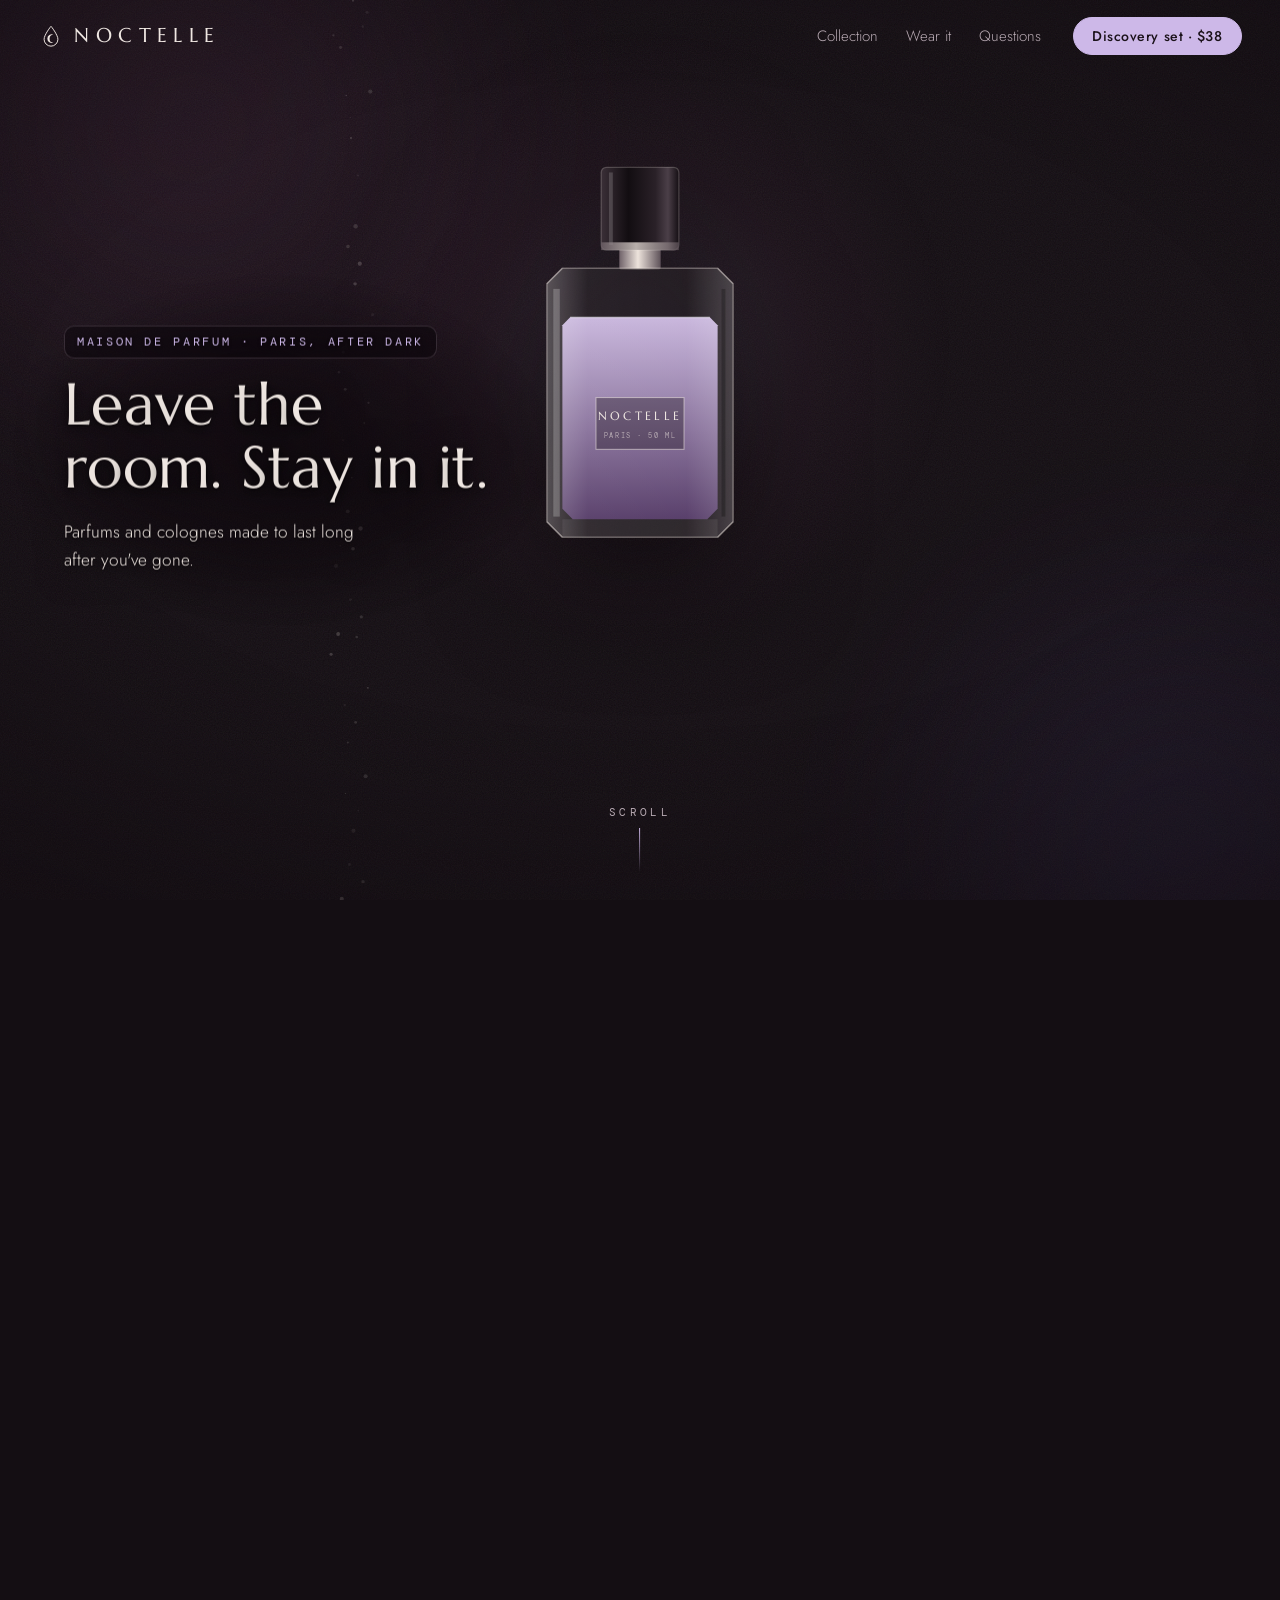
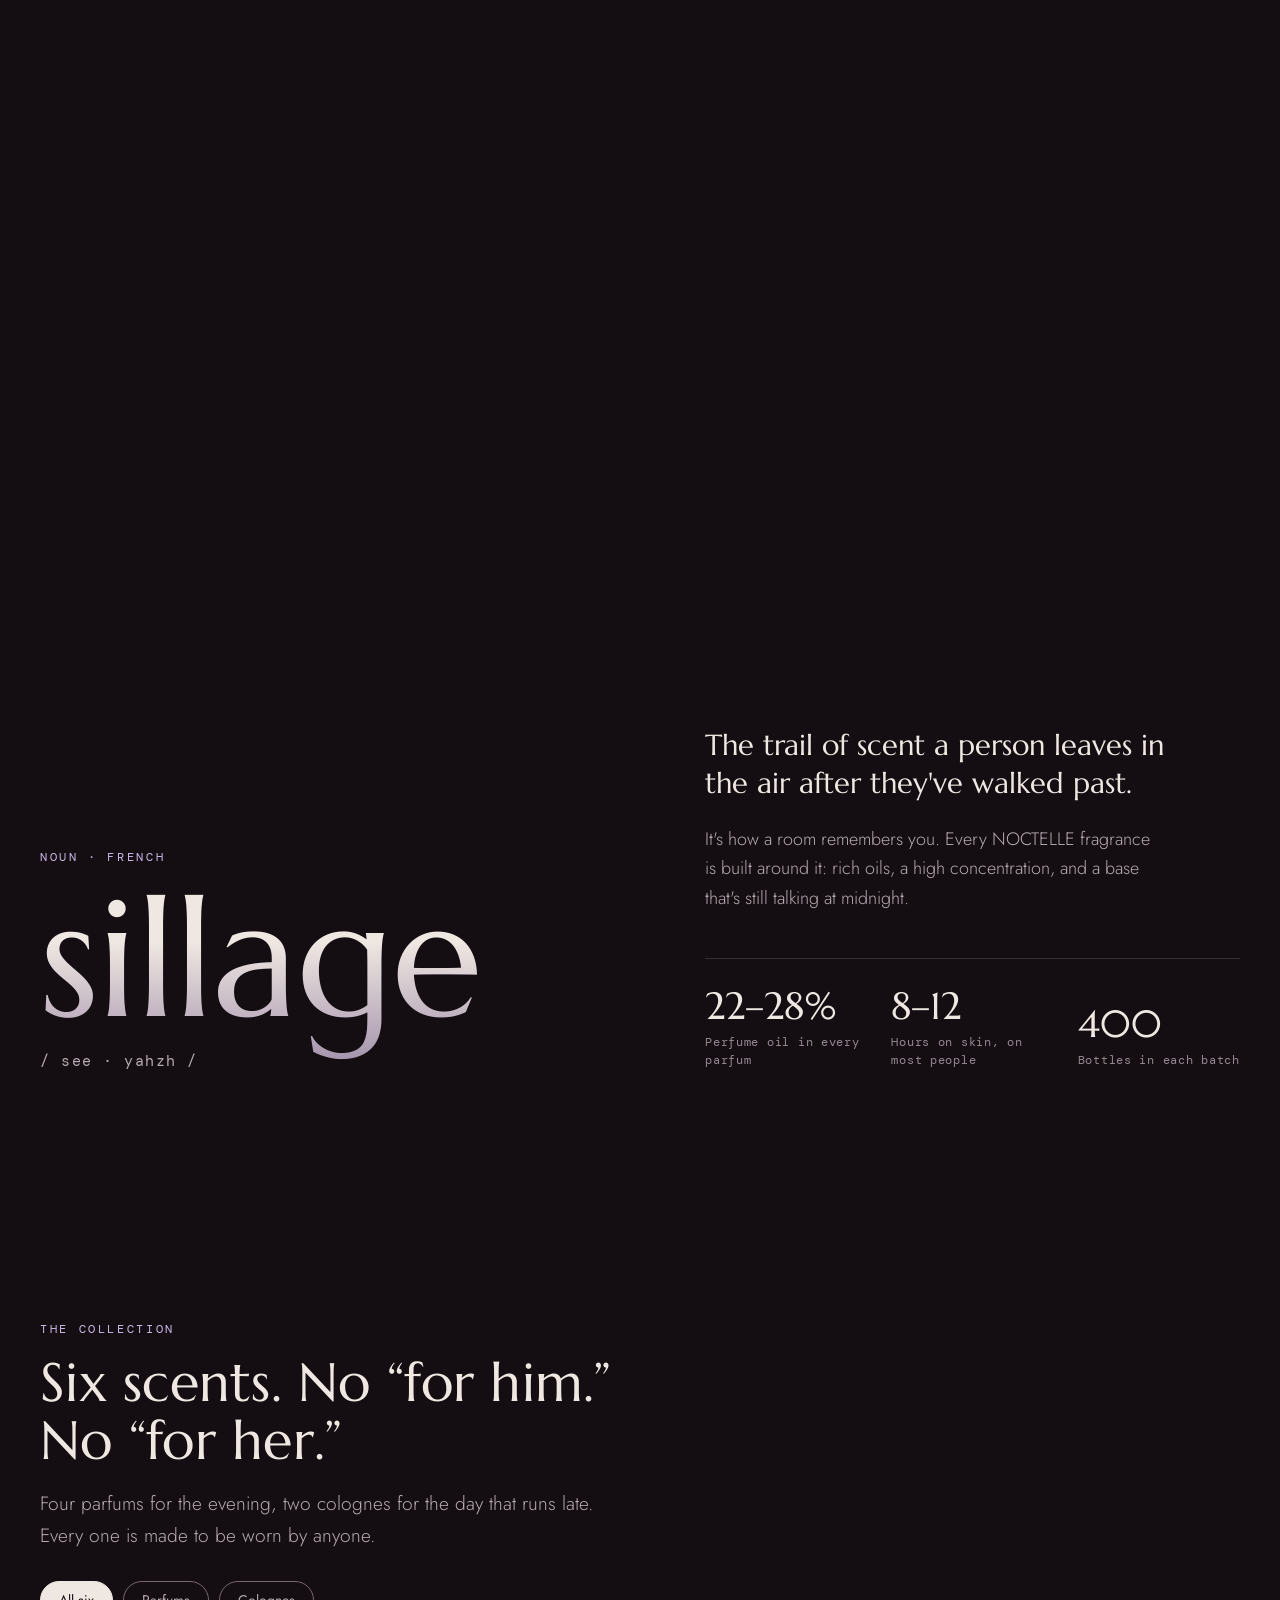
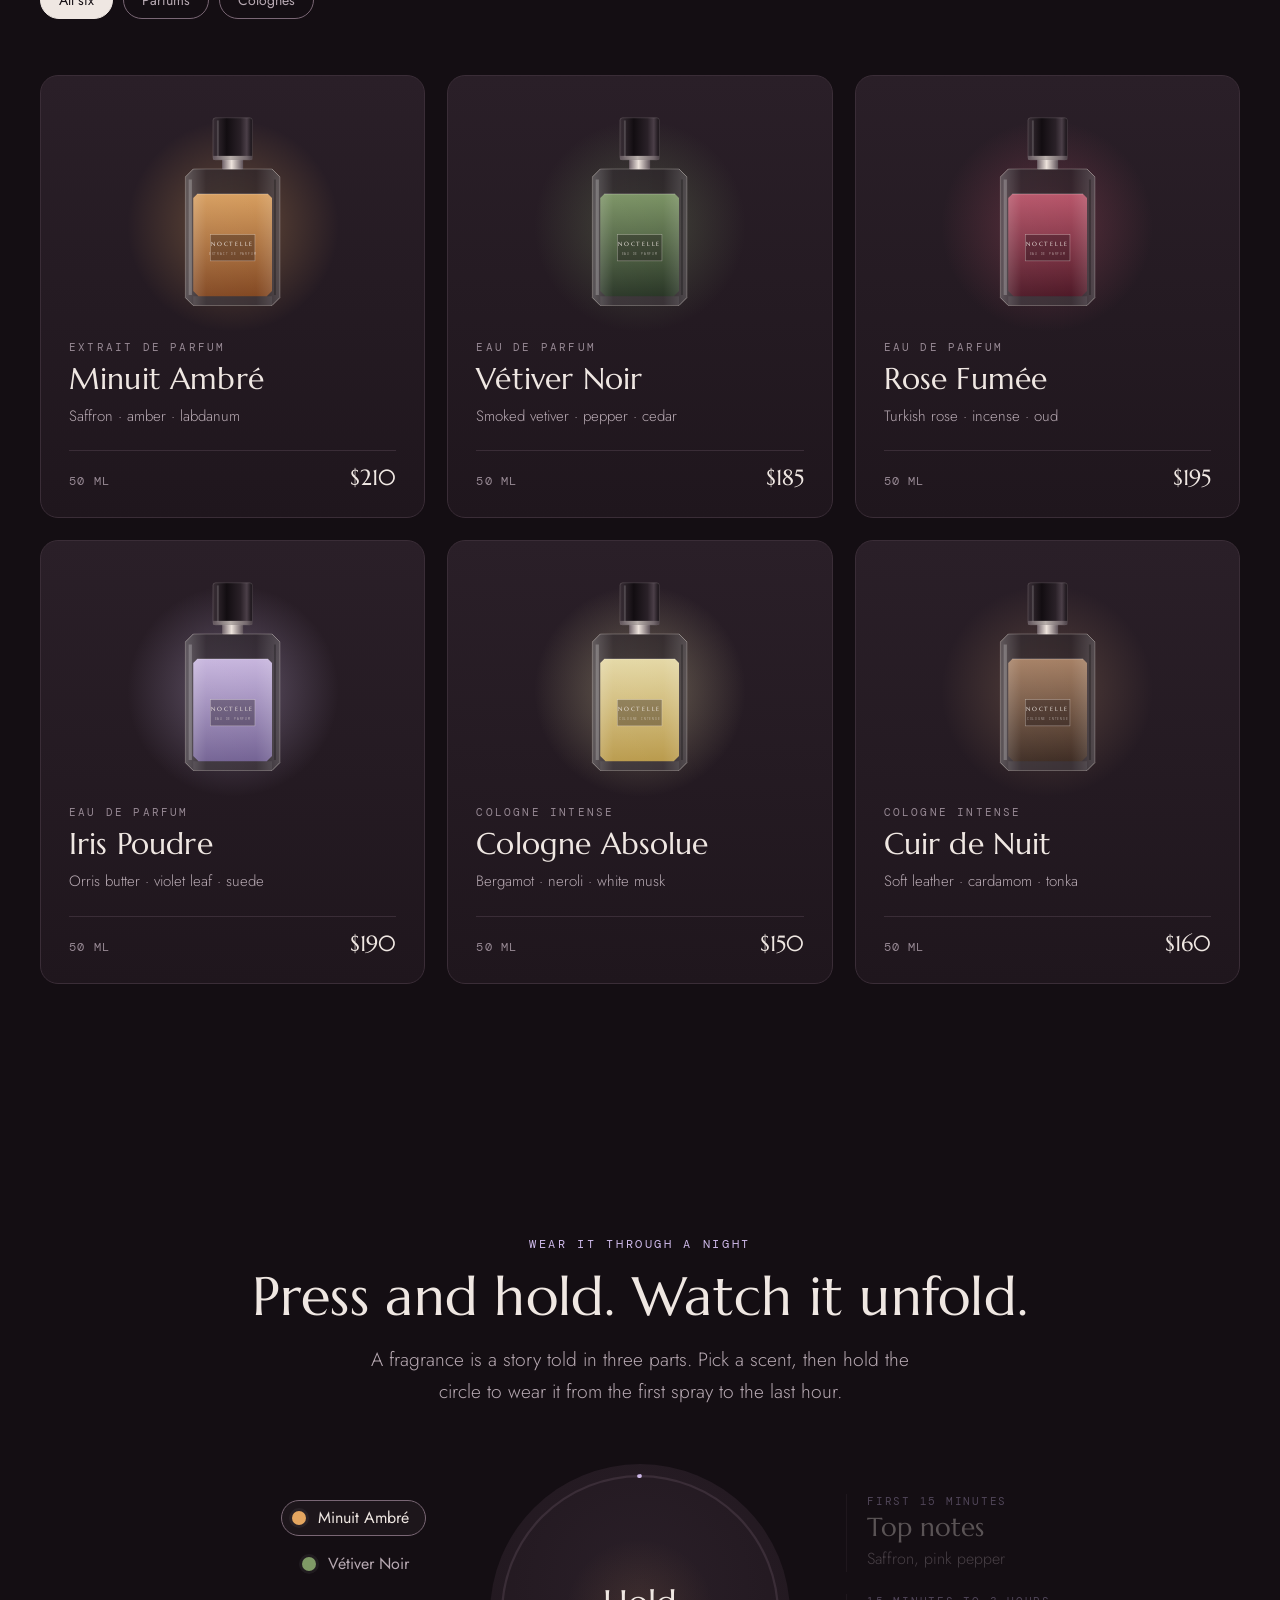
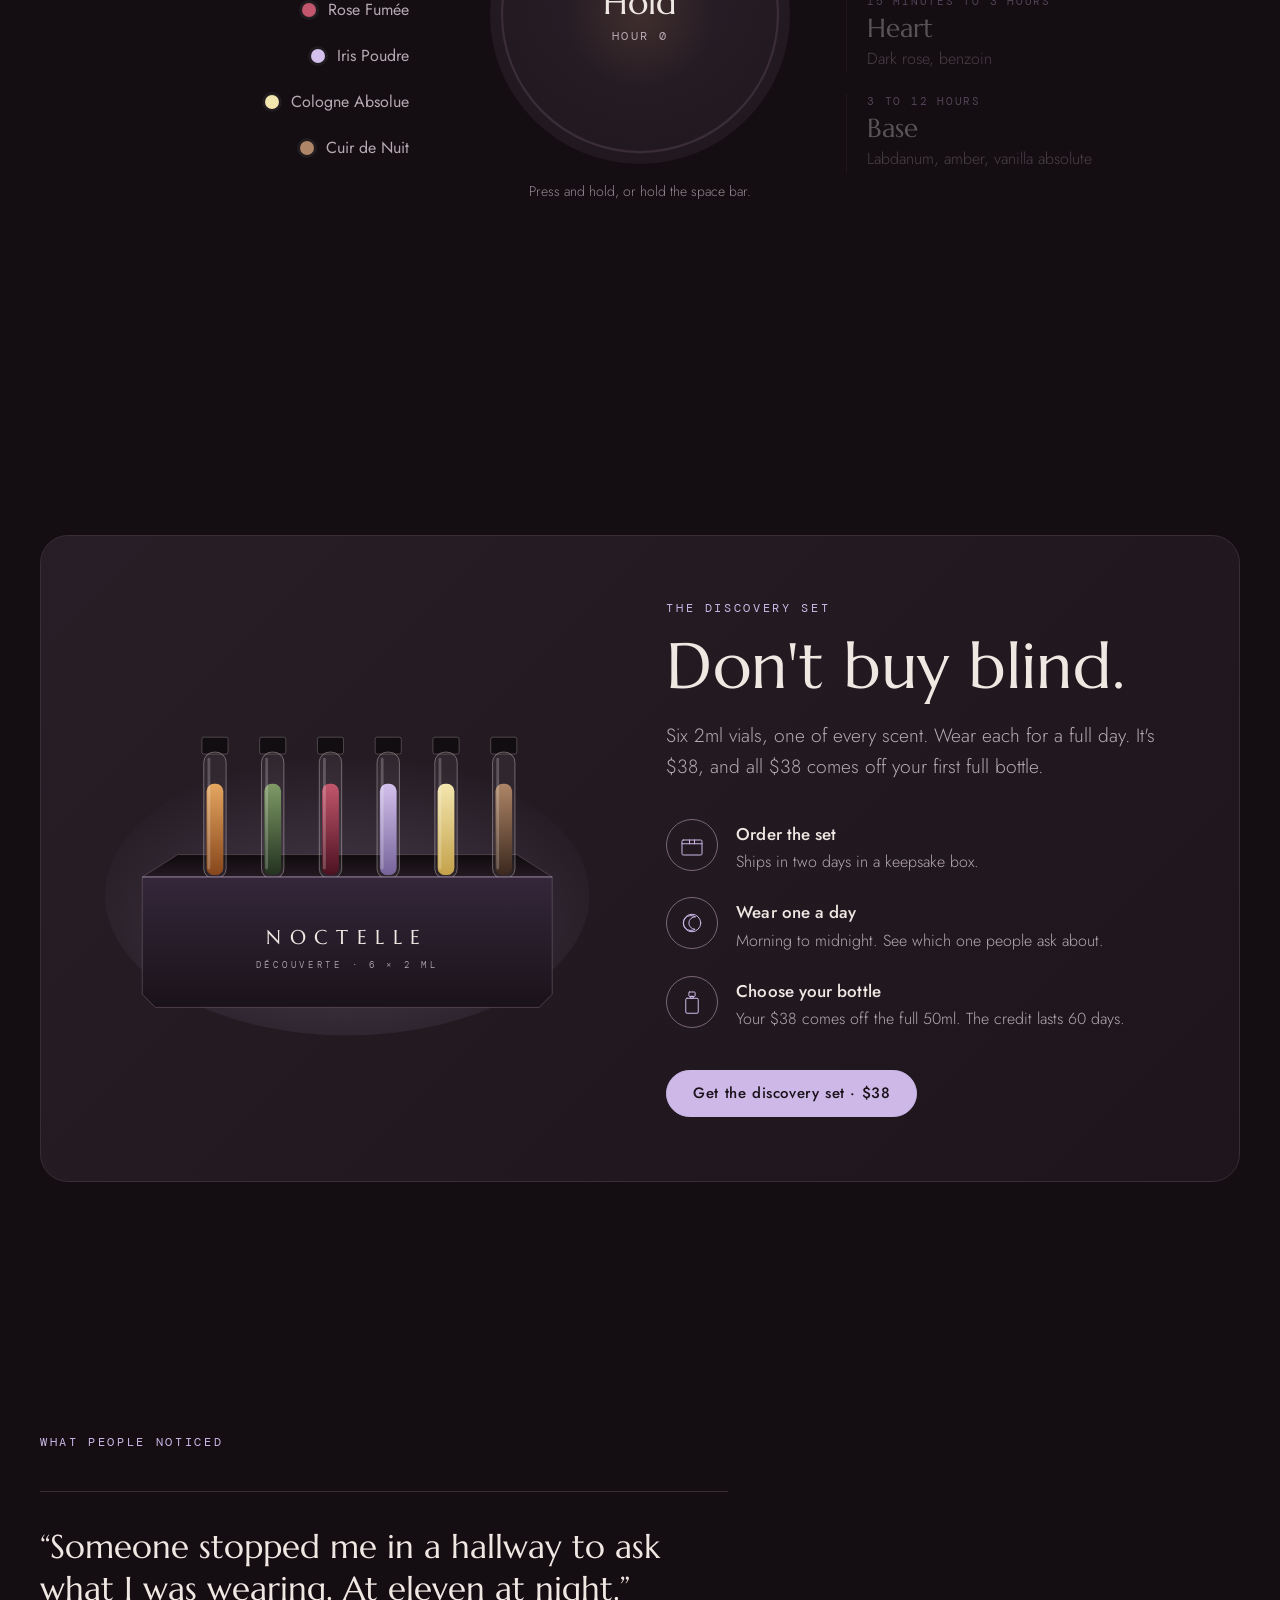
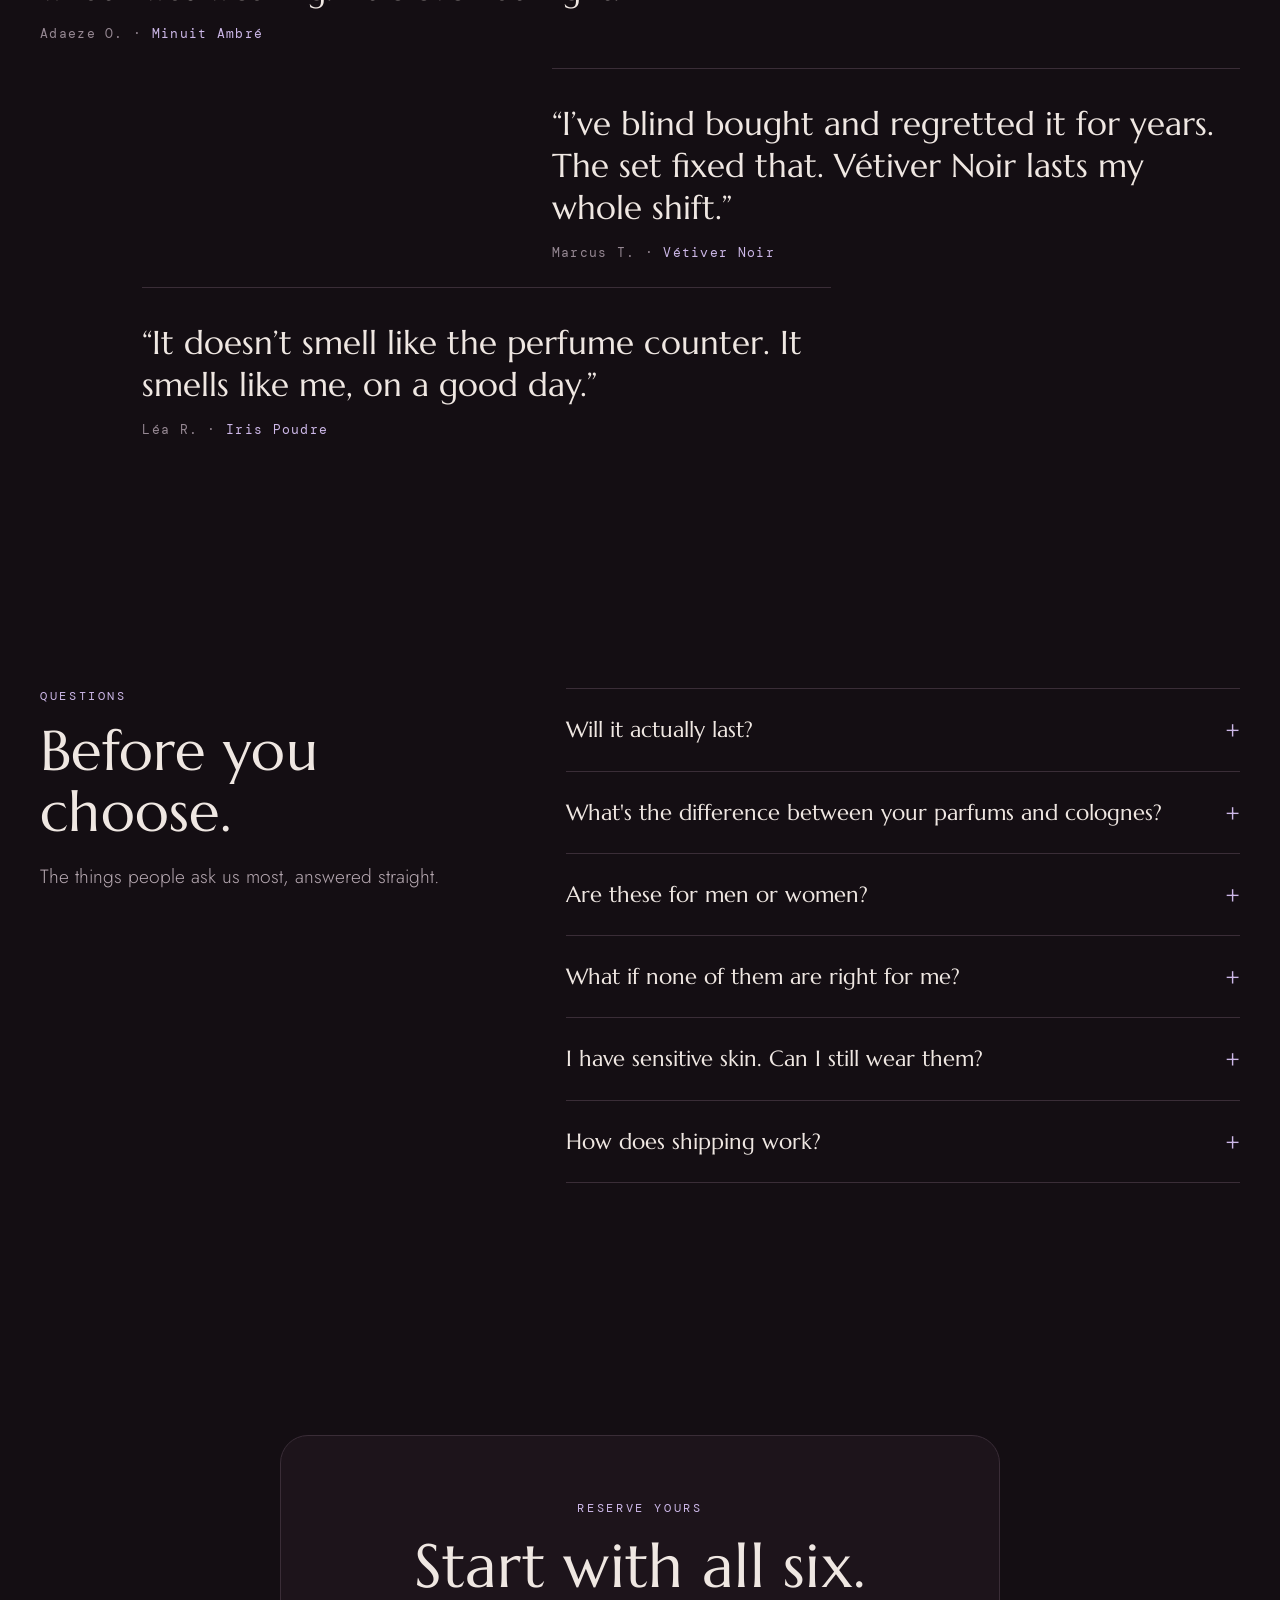
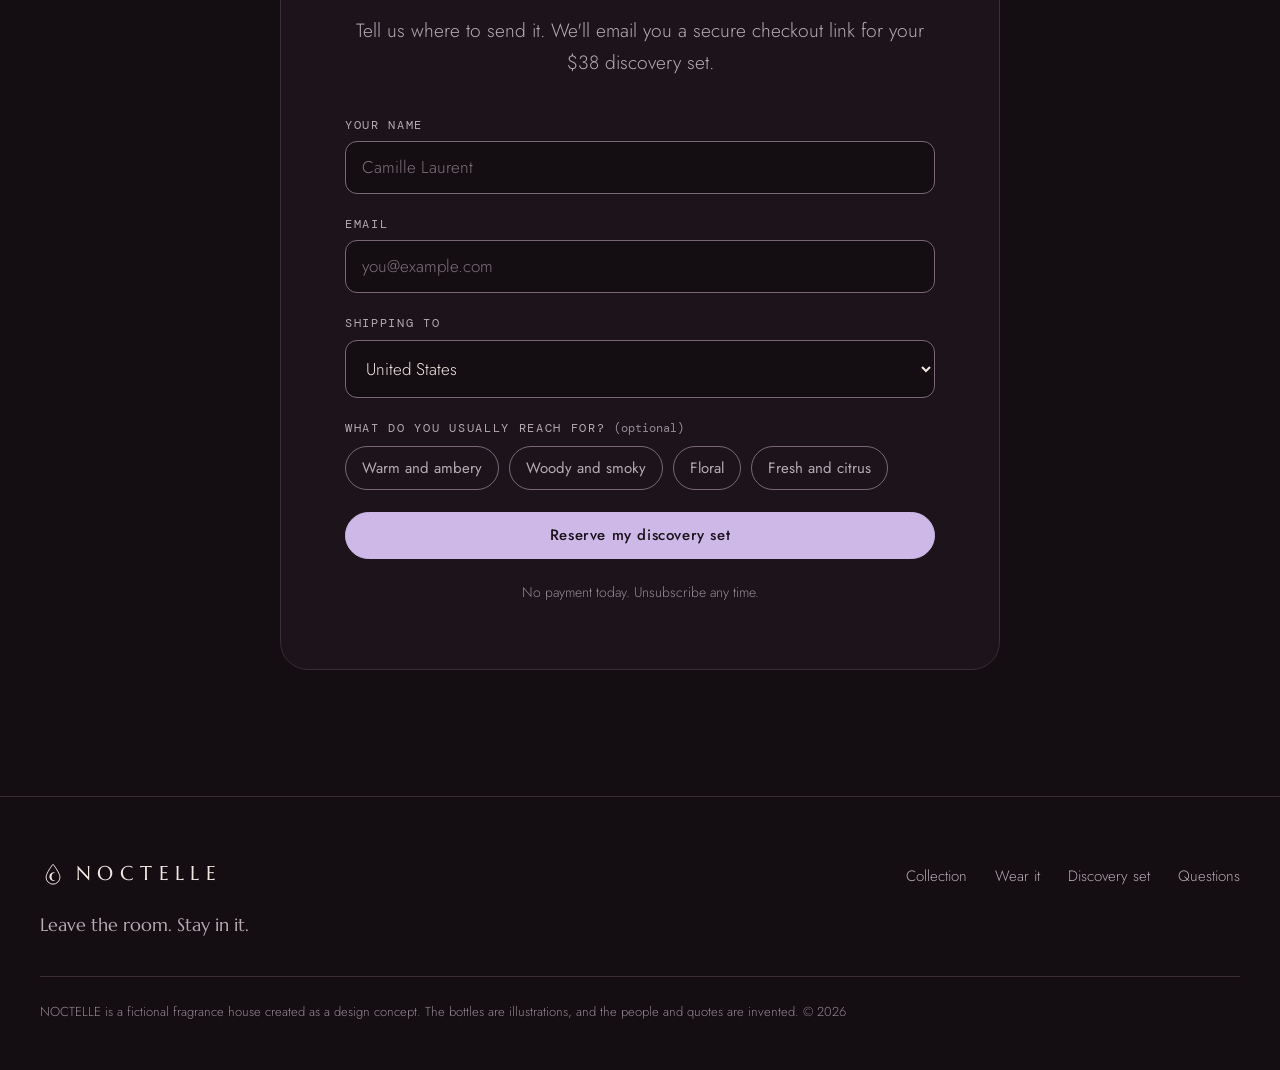
==== index.html @ 23123c74 "Launch NOCTELLE: cinematic fragrance house site Co-Authored-By: Claude Opus 5.5 <noreply@anthropic.c" ====
<!doctype html>
<html lang="en">
<head>
<meta charset="utf-8">
<meta name="viewport" content="width=device-width, initial-scale=1">
<title>NOCTELLE · Maison de Parfum</title>
<meta name="description" content="NOCTELLE makes parfums and colognes that last long after you've gone. Six scents, small batches. Try all six at home with the $38 discovery set.">
<meta name="theme-color" content="#140E13">
<meta property="og:type" content="website">
<meta property="og:title" content="NOCTELLE · Leave the room. Stay in it.">
<meta property="og:description" content="Parfums and colognes made to last long after you've gone. Try all six at home.">
<!-- DEPLOY STEP: replace both URLs below with the live absolute address -->
<meta property="og:url" content="https://noctelle.onrender.com/">
<meta property="og:image" content="https://noctelle.onrender.com/assets/og.jpg">
<meta name="twitter:card" content="summary_large_image">
<link rel="icon" type="image/svg+xml" href="data:image/svg+xml,%3Csvg xmlns='http://www.w3.org/2000/svg' viewBox='0 0 64 64'%3E%3Crect width='64' height='64' rx='14' fill='%23140E13'/%3E%3Cpath d='M32 10C32 10 16 30 16 40a16 16 0 0 0 32 0C48 30 32 10 32 10Z' fill='none' stroke='%23CDB8E8' stroke-width='3'/%3E%3Cpath d='M38 30a10 10 0 1 0 0 18 8 8 0 1 1 0-18Z' fill='%23EFE7E2'/%3E%3C/svg%3E">
<link rel="preconnect" href="https://fonts.googleapis.com">
<link rel="preconnect" href="https://fonts.gstatic.com" crossorigin>
<link href="https://fonts.googleapis.com/css2?family=DM+Mono&family=Jost:wght@300;400;500&family=Marcellus&display=swap" rel="stylesheet">
<link rel="stylesheet" href="assets/style.css">
</head>
<body>
<a class="skip" href="#main">Skip to content</a>

<!-- one environment: fixed background layer behind everything -->
<div class="env" aria-hidden="true"><div class="glow g1"></div><div class="glow g2"></div><div class="grain"></div></div>

<nav class="nav" aria-label="Main">
  <a class="brand" href="#top" aria-label="NOCTELLE home">
    <svg class="mark" viewBox="0 0 64 64" aria-hidden="true"><path d="M32 8C32 8 15 29 15 40a17 17 0 0 0 34 0C49 29 32 8 32 8Z" fill="none" stroke="currentColor" stroke-width="2.4"/><path d="M38 29a10.5 10.5 0 1 0 0 19 8.5 8.5 0 1 1 0-19Z" fill="currentColor"/></svg>
    <span>NOCTELLE</span>
  </a>
  <ul class="links">
    <li><a href="#collection">Collection</a></li>
    <li><a href="#wear">Wear it</a></li>
    <li><a href="#faq">Questions</a></li>
  </ul>
  <a class="btn btn-sm" href="#discovery">Discovery set · $38</a>
</nav>

<main id="main" tabindex="-1">

<!-- ============ HERO: the trail ============ -->
<section class="hero" id="top" aria-label="Introduction">
  <div class="stage">
    <div class="halo" aria-hidden="true"></div>
    <canvas class="mist" aria-hidden="true"></canvas>
    <svg class="ribbon" aria-hidden="true"><defs>
      <linearGradient id="ribbonGrad" x1="0" y1="0" x2="0" y2="1"><stop offset="0" stop-color="#EFE7E2" stop-opacity=".9"/><stop offset=".5" stop-color="#CDB8E8" stop-opacity=".85"/><stop offset="1" stop-color="#CDB8E8" stop-opacity=".35"/></linearGradient>
      <filter id="ribbonBlur" x="-20%" y="-20%" width="140%" height="140%"><feGaussianBlur stdDeviation="6"/></filter>
    </defs>
      <path class="r-glow" pathLength="1" d=""/>
      <path class="r-line" pathLength="1" d=""/>
    </svg>
    <div class="flacon" aria-hidden="true"></div>
    <video class="hero-video" muted playsinline preload="none" aria-hidden="true" tabindex="-1"></video>
    <div class="scrim" aria-hidden="true"></div>

    <div class="band band-1 side-l fx-blur" data-a="0" data-b="0.20">
      <p class="kicker chip">Maison de parfum · Paris, after dark</p>
      <h1 class="split">Leave the room. Stay in it.</h1>
      <p class="sub">Parfums and colognes made to last long after you've gone.</p>
    </div>
    <div class="band band-2 side-r fx-scatter" data-a="0.25" data-b="0.47" data-spread="0.5">
      <h2 class="split">Most scents fade by lunch.</h2>
      <p class="sub">Ours are still there at midnight.</p>
    </div>
    <div class="band band-3 side-l fx-drift" data-a="0.52" data-b="0.74">
      <h2 class="split">Not the department store haze.</h2>
      <p class="sub">Six scents. Small batches. Nothing that smells like everyone else.</p>
    </div>
    <div class="band band-4 settle fx-rise" data-a="0.79" data-b="1" data-ramp="0.06">
      <h2 class="split">Follow the trail.</h2>
      <p class="sub">Try all six at home before you choose a bottle.</p>
      <div class="cta-row">
        <a class="btn" href="#discovery">Get the discovery set · $38</a>
        <a class="btn btn-ghost" href="#collection">See the collection</a>
      </div>
    </div>

    <!-- static hero: phones, portrait tablets, reduced motion -->
    <div class="static-copy">
      <p class="kicker">Maison de parfum · Paris,&nbsp;after&nbsp;dark</p>
      <h1>Leave the room. Stay&nbsp;in&nbsp;it.</h1>
      <p class="sub">Parfums and colognes made to last long after you've gone.</p>
      <div class="cta-row">
        <a class="btn" href="#discovery">Get the discovery set · $38</a>
        <a class="btn btn-ghost" href="#collection">See the collection</a>
      </div>
    </div>

    <div class="cue" aria-hidden="true"><span>Scroll</span><i></i></div>
  </div>
</section>

<!-- everything below rides the sillage trail -->
<div class="journey">
  <svg class="trail" aria-hidden="true"><defs>
    <linearGradient id="trailGrad" gradientUnits="userSpaceOnUse" x1="0" y1="0" x2="0" y2="1000"><stop offset="0" stop-color="#CDB8E8" stop-opacity=".55"/><stop offset="1" stop-color="#EFE7E2" stop-opacity=".35"/></linearGradient>
  </defs><path class="t-glow" pathLength="1" d=""/><path class="t-line" pathLength="1" d=""/></svg>

  <!-- ============ SILLAGE ============ -->
  <section class="sec sillage" id="sillage" aria-labelledby="sillage-h">
    <div class="wrap sillage-grid reveal">
      <div class="word">
        <p class="label">Noun · French</p>
        <h2 id="sillage-h" class="huge">sillage</h2>
        <p class="phon">/ see · yahzh /</p>
      </div>
      <div class="def">
        <p class="lede">The trail of scent a person leaves in the air after they've walked past.</p>
        <p>It's how a room remembers you. Every NOCTELLE fragrance is built around it: rich oils, a high concentration, and a base that's still talking at midnight.</p>
        <dl class="stats">
          <div><dt>Perfume oil in every parfum</dt><dd><span data-count="28" data-prefix="22–">22–28</span>%</dd></div>
          <div><dt>Hours on skin, on most people</dt><dd><span data-count="12" data-prefix="8–">8–12</span></dd></div>
          <div><dt>Bottles in each batch</dt><dd><span data-count="400">400</span></dd></div>
        </dl>
      </div>
    </div>
  </section>

  <!-- ============ COLLECTION ============ -->
  <section class="sec collection" id="collection" aria-labelledby="col-h">
    <div class="wrap">
      <header class="sec-head reveal">
        <p class="label">The collection</p>
        <h2 id="col-h">Six scents. No&nbsp;“for&nbsp;him.” No&nbsp;“for&nbsp;her.”</h2>
        <p class="lede">Four parfums for the evening, two colognes for the day that runs late. Every one is made to be worn by anyone.</p>
        <div class="filters" role="group" aria-label="Filter the collection">
          <button type="button" class="chip-btn" aria-pressed="true" data-filter="all">All six</button>
          <button type="button" class="chip-btn" aria-pressed="false" data-filter="parfum">Parfums</button>
          <button type="button" class="chip-btn" aria-pressed="false" data-filter="cologne">Colognes</button>
        </div>
      </header>
      <ul class="cards" id="cards"></ul>
    </div>
  </section>

  <!-- ============ WEAR IT (the interactive moment) ============ -->
  <section class="sec wear" id="wear" aria-labelledby="wear-h">
    <div class="wrap">
      <header class="sec-head center reveal">
        <p class="label">Wear it through a night</p>
        <h2 id="wear-h">Press and hold. Watch it unfold.</h2>
        <p class="lede">A fragrance is a story told in three parts. Pick a scent, then hold the circle to wear it from the first spray to the last hour.</p>
      </header>
      <div class="wear-grid reveal">
        <div class="picker" role="radiogroup" aria-label="Choose a scent to wear" id="picker"></div>
        <div class="holder">
          <button type="button" class="hold" id="hold" aria-describedby="hold-help">
            <svg viewBox="0 0 200 200" aria-hidden="true">
              <circle class="h-track" cx="100" cy="100" r="92"/>
              <circle class="h-prog" cx="100" cy="100" r="92" pathLength="1"/>
            </svg>
            <span class="h-glow" aria-hidden="true"></span>
            <span class="h-label"><span class="h-verb">Hold</span><span class="h-hour" id="hour">Hour 0</span></span>
          </button>
          <p class="hold-help" id="hold-help">Press and hold, or hold the space bar.</p>
        </div>
        <ol class="layers" id="layers">
          <li data-at="0.06"><span class="l-when">First 15 minutes</span><span class="l-name">Top notes</span><span class="l-notes"></span></li>
          <li data-at="0.36"><span class="l-when">15 minutes to 3 hours</span><span class="l-name">Heart</span><span class="l-notes"></span></li>
          <li data-at="0.72"><span class="l-when">3 to 12 hours</span><span class="l-name">Base</span><span class="l-notes"></span></li>
        </ol>
      </div>
      <p class="wear-done" id="wear-done" aria-live="polite"></p>
    </div>
  </section>

  <!-- ============ DISCOVERY SET (the one CTA) ============ -->
  <section class="sec discovery" id="discovery" aria-labelledby="disc-h">
    <div class="wrap disc-panel reveal">
      <div class="disc-art" id="disc-art" aria-hidden="true"></div>
      <div class="disc-copy">
        <p class="label">The discovery set</p>
        <h2 id="disc-h">Don't buy blind.</h2>
        <p class="lede">Six 2ml vials, one of every scent. Wear each for a full day. It's $38, and all $38 comes off your first full bottle.</p>
        <ol class="steps">
          <li><svg viewBox="0 0 48 48" aria-hidden="true"><rect x="8" y="16" width="32" height="24" rx="2"/><path d="M8 22h32M20 16v6M28 16v6"/></svg><div><h3>Order the set</h3><p>Ships in two days in a keepsake box.</p></div></li>
          <li><svg viewBox="0 0 48 48" aria-hidden="true"><circle cx="24" cy="24" r="14"/><path d="M29 14a10 10 0 1 0 0 20 12 12 0 1 1 0-20Z"/></svg><div><h3>Wear one a day</h3><p>Morning to midnight. See which one people ask about.</p></div></li>
          <li><svg viewBox="0 0 48 48" aria-hidden="true"><rect x="14" y="18" width="20" height="24" rx="2"/><rect x="19" y="8" width="10" height="7" rx="1"/><path d="M22 15h4v3h-4z"/></svg><div><h3>Choose your bottle</h3><p>Your $38 comes off the full 50ml. The credit lasts 60 days.</p></div></li>
        </ol>
        <a class="btn" href="#order">Get the discovery set · $38</a>
      </div>
    </div>
  </section>

  <!-- ============ VOICES ============ -->
  <section class="sec voices" aria-labelledby="voices-h">
    <div class="wrap">
      <h2 id="voices-h" class="label reveal">What people noticed</h2>
      <div class="quotes">
        <figure class="q reveal"><blockquote>“Someone stopped me in a hallway to ask what I was wearing. At eleven at&nbsp;night.”</blockquote><figcaption>Adaeze O. · <span>Minuit Ambré</span></figcaption></figure>
        <figure class="q reveal"><blockquote>“I’ve blind bought and regretted it for years. The set fixed that. Vétiver Noir lasts my whole&nbsp;shift.”</blockquote><figcaption>Marcus T. · <span>Vétiver Noir</span></figcaption></figure>
        <figure class="q reveal"><blockquote>“It doesn’t smell like the perfume counter. It smells like me, on a good&nbsp;day.”</blockquote><figcaption>Léa R. · <span>Iris Poudre</span></figcaption></figure>
      </div>
    </div>
  </section>

  <!-- ============ FAQ ============ -->
  <section class="sec faq" id="faq" aria-labelledby="faq-h">
    <div class="wrap faq-grid">
      <header class="reveal">
        <p class="label">Questions</p>
        <h2 id="faq-h">Before you choose.</h2>
        <p class="lede">The things people ask us most, answered straight.</p>
      </header>
      <div class="qa reveal">
        <details><summary>Will it actually last?</summary><p>Yes. Our parfums are 22 to 28 percent perfume oil. Most designer eau de toilettes sit under 15. On most skin you'll get 8 to 12 hours, and longer on clothes.</p></details>
        <details><summary>What's the difference between your parfums and colognes?</summary><p>The parfums are deeper and warmer, made for evenings. The colognes are brighter and fresher, but they're cologne intense at 15 to 18 percent oil, so they still last 6 to 8 hours instead of the usual two.</p></details>
        <details><summary>Are these for men or women?</summary><p>Both. We don't split the collection by gender. Wear the one that smells like you.</p></details>
        <details><summary>What if none of them are right for me?</summary><p>Then you've spent $38 instead of $185, and you keep the set. Unopened full bottles can be returned within 30 days for a full refund.</p></details>
        <details><summary>I have sensitive skin. Can I still wear them?</summary><p>Every formula meets IFRA safety standards and we publish the full ingredient list for each scent. If your skin is reactive, spray on your clothes or scarf. The trail is just as strong.</p></details>
        <details><summary>How does shipping work?</summary><p>The discovery set ships in two business days. Full bottles ship free on orders over $150.</p></details>
      </div>
    </div>
  </section>

  <!-- ============ ORDER FORM ============ -->
  <section class="sec order" id="order" aria-labelledby="order-h">
    <div class="wrap">
      <div class="order-card reveal">
        <p class="label">Reserve yours</p>
        <h2 id="order-h">Start with all six.</h2>
        <p class="lede">Tell us where to send it. We'll email you a secure checkout link for your $38 discovery set.</p>
        <form id="order-form" novalidate>
          <div class="field"><label for="f-name">Your name</label><input id="f-name" name="name" type="text" autocomplete="name" placeholder="Camille Laurent" required></div>
          <div class="field"><label for="f-email">Email</label><input id="f-email" name="email" type="email" autocomplete="email" placeholder="you@example.com" required></div>
          <div class="field"><label for="f-country">Shipping to</label>
            <select id="f-country" name="country" autocomplete="country-name">
              <option>United States</option><option>Canada</option><option>United Kingdom</option><option>France</option><option>Germany</option><option>Australia</option><option>Somewhere else</option>
            </select>
          </div>
          <fieldset class="field fams"><legend>What do you usually reach for? <span>(optional)</span></legend>
            <label><input type="checkbox" name="family" value="warm"><span>Warm and ambery</span></label>
            <label><input type="checkbox" name="family" value="woody"><span>Woody and smoky</span></label>
            <label><input type="checkbox" name="family" value="floral"><span>Floral</span></label>
            <label><input type="checkbox" name="family" value="fresh"><span>Fresh and citrus</span></label>
          </fieldset>
          <p class="form-error" id="form-error" role="alert"></p>
          <button class="btn btn-wide" type="submit">Reserve my discovery set</button>
          <p class="fine">No payment today. Unsubscribe any time.</p>
        </form>
        <div class="success" id="success" tabindex="-1" hidden>
          <svg viewBox="0 0 64 64" aria-hidden="true"><path d="M32 8C32 8 15 29 15 40a17 17 0 0 0 34 0C49 29 32 8 32 8Z"/></svg>
          <h3 id="success-h">Your set is reserved.</h3>
          <p id="success-p">Check your inbox for the checkout link.</p>
        </div>
      </div>
    </div>
  </section>
</div>
</main>

<footer class="foot">
  <div class="wrap foot-grid">
    <div>
      <a class="brand" href="#top"><svg class="mark" viewBox="0 0 64 64" aria-hidden="true"><path d="M32 8C32 8 15 29 15 40a17 17 0 0 0 34 0C49 29 32 8 32 8Z" fill="none" stroke="currentColor" stroke-width="2.4"/><path d="M38 29a10.5 10.5 0 1 0 0 19 8.5 8.5 0 1 1 0-19Z" fill="currentColor"/></svg><span>NOCTELLE</span></a>
      <p class="foot-line">Leave the room. Stay in it.</p>
    </div>
    <ul class="foot-links">
      <li><a href="#collection">Collection</a></li>
      <li><a href="#wear">Wear it</a></li>
      <li><a href="#discovery">Discovery set</a></li>
      <li><a href="#faq">Questions</a></li>
    </ul>
    <p class="disclose">NOCTELLE is a fictional fragrance house created as a design concept. The bottles are illustrations, and the people and quotes are invented. © 2026</p>
  </div>
</footer>

<script src="assets/main.js"></script>
</body>
</html>
---- assets/style.css ----
/* NOCTELLE · smoked plum and iris */
:root{
  --canvas:#140E13;
  --panel:#1F161D;
  --panel-2:#2A1F28;
  --line:#3A2D37;
  --line-strong:#7A6775;
  --accent:#CDB8E8;
  --accent-hover:#DDCEF3;
  --accent-muted:rgba(205,184,232,.16);
  --on-accent:#1A1119;
  --text-primary:#EFE7E2;
  --text-secondary:#B7A9B2;
  --text-dim:#968893;
  --ease-out:cubic-bezier(.16,1,.3,1);
  --ease-soft:cubic-bezier(.45,.05,.2,1);
  --f-display:'Marcellus',Georgia,serif;
  --f-body:'Jost',system-ui,sans-serif;
  --f-mono:'DM Mono',ui-monospace,monospace;
  --tshadow:0 1px 2px rgba(10,6,10,.95),0 3px 12px rgba(10,6,10,.78),0 10px 44px rgba(10,6,10,.8);
  --nav-h:72px;
}
*,*::before,*::after{box-sizing:border-box}
html{overflow-x:hidden;overflow-x:clip;scroll-behavior:smooth;scroll-padding-top:var(--nav-h)}
body{margin:0;overflow-x:hidden;overflow-x:clip;background:var(--canvas);color:var(--text-primary);font:300 18px/1.65 var(--f-body);-webkit-font-smoothing:antialiased;animation:pageIn 1.2s var(--ease-out) both}
@keyframes pageIn{from{opacity:0}to{opacity:1}}
img,svg{display:block}
a{color:inherit}
h1,h2,h3{font-family:var(--f-display);font-weight:400;line-height:1.08;margin:0;letter-spacing:.005em}
p{margin:0}
.wrap{width:min(1200px,100% - 48px);margin-inline:auto}
.label,.kicker{font:400 12px/1.4 var(--f-mono);letter-spacing:.22em;text-transform:uppercase;color:var(--accent)}
.lede{font-size:clamp(18px,1.5vw,21px);color:var(--text-secondary);max-width:52ch}
.skip{position:fixed;left:16px;top:-60px;z-index:100;background:var(--accent);color:var(--on-accent);padding:10px 16px;border-radius:6px;text-decoration:none;transition:top .3s var(--ease-out)}
.skip:focus{top:16px}
:focus-visible{outline:2px solid var(--accent);outline-offset:3px;border-radius:4px}
main:focus{outline:none}
.sr{position:absolute;width:1px;height:1px;overflow:hidden;clip:rect(0 0 0 0);white-space:nowrap}

/* ---------- environment ---------- */
.env{position:fixed;inset:0;z-index:-1;pointer-events:none;overflow:hidden}
.glow{position:absolute;border-radius:50%;filter:blur(90px);opacity:.55;will-change:transform}
.g1{width:70vmax;height:70vmax;left:-20vmax;top:-25vmax;background:radial-gradient(circle,#3A2135 0%,transparent 65%);animation:drift1 80s var(--ease-soft) -20s infinite alternate}
.g2{width:60vmax;height:60vmax;right:-22vmax;bottom:-25vmax;background:radial-gradient(circle,#2B2340 0%,transparent 65%);animation:drift2 96s var(--ease-soft) -35s infinite alternate}
@keyframes drift1{to{transform:translate(18vmax,22vmax) scale(1.15)}}
@keyframes drift2{to{transform:translate(-20vmax,-16vmax) scale(1.1)}}
.grain{position:absolute;inset:-50%;opacity:.07;background-image:url("data:image/svg+xml,%3Csvg xmlns='http://www.w3.org/2000/svg' width='200' height='200'%3E%3Cfilter id='n'%3E%3CfeTurbulence type='fractalNoise' baseFrequency='.85' numOctaves='3' stitchTiles='stitch'/%3E%3C/filter%3E%3Crect width='100%25' height='100%25' filter='url(%23n)'/%3E%3C/svg%3E")}
body.paused *,body.paused *::before,body.paused *::after{animation-play-state:paused!important}

/* ---------- nav ---------- */
.nav{position:fixed;top:0;left:0;right:0;z-index:50;height:var(--nav-h);display:flex;align-items:center;gap:32px;padding:0 clamp(16px,3vw,40px);transition:background .5s var(--ease-out),border-color .5s var(--ease-out);border-bottom:1px solid transparent}
.nav.solid{background:rgba(20,14,19,.82);backdrop-filter:blur(14px);-webkit-backdrop-filter:blur(14px);border-color:var(--line)}
.brand{display:inline-flex;align-items:center;gap:10px;text-decoration:none;font:400 20px/1 var(--f-display);letter-spacing:.32em}
.mark{width:26px;height:26px;color:var(--text-primary)}
.links{display:flex;gap:28px;list-style:none;margin:0 0 0 auto;padding:0}
.links a{text-decoration:none;font-size:15px;color:var(--text-secondary);transition:color .3s var(--ease-out)}
.links a:hover{color:var(--text-primary)}

/* ---------- buttons ---------- */
.btn{display:inline-flex;align-items:center;justify-content:center;gap:10px;padding:15px 26px;border-radius:999px;background:var(--accent);color:var(--on-accent);font:500 15px/1 var(--f-body);letter-spacing:.04em;text-decoration:none;border:1px solid var(--accent);cursor:pointer;text-shadow:none;transition:background .35s var(--ease-out),transform .35s var(--ease-out),box-shadow .35s var(--ease-out)}
.btn:hover{background:var(--accent-hover);transform:translateY(-2px);box-shadow:0 10px 30px -10px rgba(205,184,232,.55)}
.btn-sm{padding:11px 18px;font-size:14px}
.btn-ghost{background:transparent;color:var(--text-primary);border-color:var(--line-strong)}
.btn-ghost:hover{background:rgba(239,231,226,.06);border-color:var(--text-primary);box-shadow:none}
.btn-wide{width:100%}
@media (pointer:coarse){.btn,.chip-btn{min-height:44px}}

/* ---------- hero ---------- */
.hero{position:relative;height:600vh}
.stage{position:sticky;top:0;height:100vh;height:100svh;overflow:hidden}
.halo{position:absolute;left:50%;top:38%;width:min(70vh,80vw);height:min(70vh,80vw);transform:translate(-50%,-50%);border-radius:50%;background:radial-gradient(circle,rgba(205,184,232,.3) 0%,rgba(122,70,110,.2) 38%,transparent 70%);opacity:var(--halo,.55)}
.mist,.ribbon{position:absolute;inset:0;width:100%;height:100%;pointer-events:none}
.ribbon path{fill:none;stroke-linecap:round;stroke-dasharray:1 1;stroke-dashoffset:1}
.ribbon .r-line{stroke:url(#ribbonGrad);stroke-width:1.6}
.ribbon .r-glow{stroke:#CDB8E8;stroke-opacity:.45;stroke-width:7;filter:url(#ribbonBlur)}
.flacon{position:absolute;left:50%;top:16vh;height:46vh;aspect-ratio:200/320;transform:translateX(-50%) scale(var(--bs,1));transform-origin:50% 100%;filter:drop-shadow(0 40px 60px rgba(0,0,0,.55))}
.flacon svg{width:100%;height:100%;overflow:visible}
.flacon .cap{transition:none}
.hero-video{position:absolute;inset:0;width:100%;height:100%;object-fit:cover;opacity:0;transition:opacity 1s var(--ease-out);will-change:transform;transform:translateZ(0)}
.hero.has-video .hero-video{opacity:1}
.hero.has-video .flacon,.hero.has-video .ribbon,.hero.has-video .mist,.hero.has-video .halo{opacity:0;transition:opacity 1s var(--ease-out)}
.scrim{position:absolute;inset:0;pointer-events:none;background:radial-gradient(ellipse 120% 90% at 50% 45%,rgba(14,8,13,0) 40%,rgba(14,8,13,.7) 100%)}

.band{position:absolute;opacity:0;text-shadow:var(--tshadow);will-change:opacity}
.band::before{content:"";position:absolute;inset:-30% -18%;z-index:-1;pointer-events:none;opacity:calc(.25 + .75*var(--k,1));background:radial-gradient(ellipse 60% 58% at 50% 50%,rgba(14,8,13,.66) 0%,rgba(14,8,13,.42) 46%,rgba(14,8,13,0) 76%)}
.band h1,.band h2{font-size:clamp(40px,4.6vw,76px);margin:14px 0 18px}
.band h1{max-width:9ch}
.band .sub{font-size:clamp(17px,1.35vw,21px);color:var(--text-primary);max-width:30ch;opacity:clamp(0,calc((var(--k,0) - .45)*2.4),1);transform:translateY(calc((1 - clamp(0,calc((var(--k,0) - .45)*2.4),1))*10px))}
.band .btn{text-shadow:none}
.side-l{left:max(24px,5vw);top:50%;transform:translateY(-50%);width:min(34vw,520px)}
.side-r{right:max(24px,5vw);top:50%;transform:translateY(-50%);width:min(30vw,460px);text-align:right}
.side-r .sub{margin-left:auto}
.band-2 h2{max-width:10ch;margin-left:auto}
.band-3 h2{max-width:11ch}
.settle{left:50%;bottom:7vh;transform:translateX(-50%);width:min(900px,92vw);text-align:center}
.settle h2{font-size:clamp(46px,5.6vw,92px);margin:0 0 12px}
.settle .sub{margin:0 auto 26px;max-width:none}
.settle .sub{opacity:var(--ks,0);transform:translateY(calc((1 - var(--ks,0))*12px))}
.settle .cta-row{opacity:var(--kb,0);transform:translateY(calc((1 - var(--kb,0))*14px))}
.settle{--ks:clamp(0,calc((var(--k,0) - .5)*3.2),1);--kb:clamp(0,calc((var(--k,0) - .7)*4),1)}
.cta-row{display:flex;gap:14px;justify-content:center;flex-wrap:wrap}
.chip{display:inline-block;padding:7px 12px;background:rgba(14,8,13,.55);border:1px solid rgba(122,103,117,.35);border-radius:10px;backdrop-filter:blur(10px);-webkit-backdrop-filter:blur(10px);text-shadow:0 1px 3px rgba(10,6,10,.85)}

/* split text */
.split .vis{display:inline}
.w{display:inline-block;white-space:nowrap}
.c{display:inline-block}
/* (c) blur-to-sharp */
.fx-blur .split{position:relative}
.fx-blur .vis.sharp{opacity:var(--k,0)}
.fx-blur .vis.soft{position:absolute;inset:0;filter:blur(10px);opacity:calc(1 - var(--k,0))}
/* (a) scatter */
.fx-scatter .c{--kc:clamp(0,calc((var(--k,0) - var(--th,0))*2.6),1);opacity:var(--kc);transform:translate(calc((1 - var(--kc))*var(--jx,0px)),calc((1 - var(--kc))*var(--jy,0px))) rotate(calc((1 - var(--kc))*var(--jr,0deg)))}
/* (f) drift-down */
.fx-drift .w{--kc:clamp(0,calc((var(--k,0) - var(--th,0))*2.8),1);opacity:var(--kc);transform:translateY(calc((1 - var(--kc))*-28px))}
/* (e) rise */
.fx-rise .w{--kc:clamp(0,calc((var(--k,0) - var(--th,0))*3),1);opacity:var(--kc);transform:translateY(calc((1 - var(--kc))*.5em))}

.static-copy{display:none}
.cue{position:absolute;left:50%;bottom:28px;transform:translateX(-50%);display:flex;flex-direction:column;align-items:center;gap:10px;font:400 11px/1 var(--f-mono);letter-spacing:.3em;text-transform:uppercase;color:var(--text-secondary);transition:opacity .6s var(--ease-out)}
.cue i{width:1px;height:44px;background:linear-gradient(var(--accent),transparent);transform-origin:top;animation:cue 2.6s var(--ease-soft) -1s infinite}
@keyframes cue{0%{transform:scaleY(0);opacity:1}60%{transform:scaleY(1);opacity:1}100%{transform:scaleY(1);opacity:0}}
.hero.scrolled .cue{opacity:0}
@media (max-height:560px){.cue{display:none}}

/* ---------- static hero: the five gates (identical strings in main.js) ---------- */
@media (max-width: 720px), (orientation: portrait) and (max-width: 1024px), (orientation: portrait) and (pointer: coarse), (orientation: landscape) and (pointer: coarse) and (max-height: 560px), (prefers-reduced-motion: reduce){
  .hero{height:auto}
  .stage{position:relative;height:auto;min-height:100svh;display:flex;flex-direction:column;align-items:center;justify-content:flex-end;padding:calc(var(--nav-h) + 16px) 16px 56px}
  .band,.cue,.hero-video,.mist{display:none}
  .flacon{position:relative;left:auto;top:auto;transform:none;height:min(44svh,420px);margin:0 auto 8px}
  .halo{top:32%}
  .static-copy{display:block;position:relative;text-align:center;text-shadow:var(--tshadow);max-width:560px}
  .static-copy h1{font-size:clamp(40px,11vw,64px);margin:14px 0 16px}
  .static-copy .sub{color:var(--text-primary);margin-bottom:26px}
  .static-copy .kicker{letter-spacing:.16em}
  .ribbon{opacity:.6}
  .ribbon .r-line,.ribbon .r-glow{stroke-dashoffset:0}
}

/* ---------- journey + trail ---------- */
.journey{position:relative}
.trail{position:absolute;left:0;top:0;width:100%;height:100%;pointer-events:none;z-index:0;overflow:visible}
.trail path{fill:none;stroke-linecap:round;stroke-dasharray:1 1;stroke-dashoffset:1}
.trail .t-line{stroke:url(#trailGrad);stroke-width:1.3}
.trail .t-glow{stroke:#CDB8E8;stroke-opacity:.14;stroke-width:8}
.sec{position:relative;z-index:1;padding:clamp(96px,14vh,160px) 0}

/* reveal choreography */
.reveal{opacity:0;transform:translateY(28px);transition:opacity 1.1s var(--ease-out),transform 1.1s var(--ease-out)}
.reveal.in{opacity:1;transform:none}

/* ---------- sillage ---------- */
.sillage-grid{display:grid;grid-template-columns:1.1fr 1fr;gap:clamp(40px,6vw,96px);align-items:end}
.huge{font-size:clamp(84px,13vw,210px);line-height:.9;margin:18px 0 -.14em;letter-spacing:-.01em;padding:0 .04em .26em 0;background:linear-gradient(180deg,var(--text-primary) 30%,#9C8AA6);-webkit-background-clip:text;background-clip:text;color:transparent}
.phon{font:400 15px/1 var(--f-mono);color:var(--text-secondary);letter-spacing:.1em}
.def .lede{font:400 clamp(24px,2.3vw,34px)/1.3 var(--f-display);color:var(--text-primary);margin-bottom:22px;max-width:22ch}
.def p{color:var(--text-secondary);max-width:46ch}
.stats{display:grid;grid-template-columns:repeat(3,1fr);gap:24px;margin:44px 0 0;padding-top:28px;border-top:1px solid var(--line)}
.stats div{display:flex;flex-direction:column-reverse;gap:8px}
.stats dt{font:400 12px/1.5 var(--f-mono);color:var(--text-dim);letter-spacing:.06em}
.stats dd{margin:0;font:400 clamp(30px,3vw,44px)/1 var(--f-display);color:var(--text-primary)}

/* ---------- collection ---------- */
.sec-head{margin-bottom:56px}
.sec-head h2{font-size:clamp(36px,4.2vw,64px);margin:16px 0 18px;max-width:18ch}
.sec-head.center{text-align:center}
.sec-head.center h2,.sec-head.center .lede{margin-inline:auto}
.filters{display:flex;gap:10px;margin-top:30px;flex-wrap:wrap}
.chip-btn{font:400 14px/1 var(--f-body);color:var(--text-secondary);background:transparent;border:1px solid var(--line-strong);border-radius:999px;padding:11px 18px;cursor:pointer;transition:all .35s var(--ease-out)}
.chip-btn:hover{color:var(--text-primary);border-color:var(--text-primary)}
.chip-btn[aria-pressed="true"]{background:var(--text-primary);color:var(--canvas);border-color:var(--text-primary)}
.cards{list-style:none;margin:0;padding:0;display:grid;grid-template-columns:repeat(3,1fr);gap:22px}
.card{position:relative;background:linear-gradient(180deg,var(--panel-2),var(--panel));border:1px solid var(--line);border-radius:18px;padding:30px 28px 28px;overflow:hidden;transition:transform .6s var(--ease-out),border-color .6s var(--ease-out),opacity .5s var(--ease-out)}
.card::before{content:"";position:absolute;left:50%;top:40px;width:220px;height:220px;transform:translateX(-50%);border-radius:50%;background:radial-gradient(circle,var(--tint) 0%,transparent 68%);opacity:.35;transition:opacity .6s var(--ease-out)}
.card:hover{transform:translateY(-6px);border-color:var(--line-strong)}
.card:hover::before{opacity:.6}
.card .bottle{position:relative;height:210px;margin:0 auto 26px;aspect-ratio:200/320;transition:transform .8s var(--ease-out)}
.card:hover .bottle{transform:translateY(-6px) rotate(-2deg)}
.card .type{font:400 11px/1 var(--f-mono);letter-spacing:.2em;text-transform:uppercase;color:var(--text-dim)}
.card h3{font-size:30px;margin:10px 0 8px}
.card .notes{font-size:15px;color:var(--text-secondary);margin-bottom:22px}
.card .row{display:flex;justify-content:space-between;align-items:baseline;border-top:1px solid var(--line);padding-top:16px;font-size:15px}
.card .price{font:400 22px/1 var(--f-display)}
.card .size{font:400 12px/1 var(--f-mono);color:var(--text-dim);letter-spacing:.1em}
.cards .card{opacity:0;transform:translateY(30px)}
.cards.in .card{opacity:1;transform:none}
.cards.in .card:nth-child(2){transition-delay:.08s}.cards.in .card:nth-child(3){transition-delay:.16s}.cards.in .card:nth-child(4){transition-delay:.24s}.cards.in .card:nth-child(5){transition-delay:.32s}.cards.in .card:nth-child(6){transition-delay:.4s}
.cards.settled .card,.cards.settled .card:nth-child(n){transition-delay:0s!important}
.card.off{display:none}
.card.show{animation:cardIn .6s var(--ease-out) both}
@keyframes cardIn{from{opacity:0;transform:translateY(16px) scale(.98)}}

/* ---------- wear ---------- */
.wear-grid{display:grid;grid-template-columns:1fr auto 1fr;gap:clamp(28px,5vw,72px);align-items:center}
.picker{display:flex;flex-direction:column;gap:10px;align-items:flex-end}
.pick{display:flex;align-items:center;gap:12px;background:none;border:1px solid transparent;border-radius:999px;padding:9px 16px 9px 10px;color:var(--text-secondary);font:400 16px/1 var(--f-body);cursor:pointer;transition:all .35s var(--ease-out)}
.pick i{width:14px;height:14px;border-radius:50%;background:var(--tint);box-shadow:0 0 0 3px rgba(239,231,226,.06)}
.pick:hover{color:var(--text-primary)}
.pick[aria-checked="true"]{color:var(--text-primary);border-color:var(--line-strong);background:rgba(239,231,226,.04)}
.holder{text-align:center}
.hold{position:relative;width:clamp(220px,24vw,300px);aspect-ratio:1;border-radius:50%;border:none;background:radial-gradient(circle at 50% 40%,var(--panel-2),var(--panel));color:var(--text-primary);cursor:pointer;touch-action:none;-webkit-user-select:none;user-select:none;-webkit-touch-callout:none;transition:transform .5s var(--ease-out)}
.hold:active{transform:scale(.98)}
.hold svg{position:absolute;inset:0;width:100%;height:100%;transform:rotate(-90deg)}
.h-track{fill:none;stroke:var(--line);stroke-width:1.5}
.h-prog{fill:none;stroke:var(--accent);stroke-width:2.5;stroke-linecap:round;stroke-dasharray:1 1;stroke-dashoffset:calc(1 - var(--hp,0))}
.h-glow{position:absolute;inset:14%;border-radius:50%;background:radial-gradient(circle,var(--tint,#CDB8E8) 0%,transparent 70%);opacity:calc(.12 + .6*var(--hp,0));transform:scale(calc(.7 + .35*var(--hp,0)))}
.h-label{position:relative;display:flex;flex-direction:column;gap:10px;align-items:center}
.h-verb{font:400 34px/1 var(--f-display)}
.h-hour{font:400 12px/1 var(--f-mono);letter-spacing:.2em;text-transform:uppercase;color:var(--text-secondary)}
.hold-help{margin-top:16px;font-size:14px;color:var(--text-dim)}
.layers{list-style:none;margin:0;padding:0;display:flex;flex-direction:column;gap:22px}
.layers li{display:grid;gap:4px;padding-left:20px;border-left:1px solid var(--line);opacity:.32;transform:translateX(-8px);transition:opacity .8s var(--ease-out),transform .8s var(--ease-out),border-color .8s var(--ease-out)}
.layers li.lit{opacity:1;transform:none;border-color:var(--accent)}
.l-when{font:400 11px/1.4 var(--f-mono);letter-spacing:.16em;text-transform:uppercase;color:var(--accent)}
.l-name{font:400 26px/1.1 var(--f-display)}
.l-notes{color:var(--text-secondary);font-size:16px}
.wear-done{text-align:center;margin-top:44px;font:400 clamp(22px,2vw,28px)/1.3 var(--f-display);min-height:1.4em;opacity:0;transform:translateY(10px);transition:opacity .9s var(--ease-out),transform .9s var(--ease-out)}
.wear-done.on{opacity:1;transform:none}

/* ---------- discovery ---------- */
.disc-panel{display:grid;grid-template-columns:1fr 1.05fr;gap:clamp(40px,6vw,90px);align-items:center;background:linear-gradient(135deg,rgba(42,31,40,.92),rgba(31,22,29,.92));border:1px solid var(--line);border-radius:28px;padding:clamp(32px,5vw,72px)}
.disc-art svg{width:100%;height:auto}
.disc-copy h2{font-size:clamp(44px,5vw,78px);margin:16px 0 18px}
.steps{list-style:none;margin:36px 0 38px;padding:0;display:grid;gap:22px}
.steps li{display:grid;grid-template-columns:52px 1fr;gap:18px;align-items:start}
.steps svg{width:52px;height:52px;padding:10px;border:1px solid var(--line-strong);border-radius:50%;fill:none;stroke:var(--accent);stroke-width:1.6;stroke-linecap:round;stroke-linejoin:round}
.steps h3{font:500 17px/1.3 var(--f-body);margin:4px 0 4px}
.steps p{color:var(--text-secondary);font-size:16px}
.vial-liquid{animation:shimmer 7s var(--ease-soft) infinite alternate}
.vial-liquid:nth-of-type(2n){animation-delay:-2s}
@keyframes shimmer{to{opacity:.75}}

/* ---------- voices ---------- */
.quotes{display:grid;grid-template-columns:repeat(12,1fr);gap:28px;margin-top:40px}
.q{margin:0;padding:34px 0 0;border-top:1px solid var(--line)}
.q:nth-child(1){grid-column:1 / span 7}
.q:nth-child(2){grid-column:6 / span 7}
.q:nth-child(3){grid-column:2 / span 7}
.q blockquote{margin:0 0 18px;font:400 clamp(24px,2.6vw,38px)/1.25 var(--f-display)}
.q figcaption{font:400 13px/1 var(--f-mono);letter-spacing:.1em;color:var(--text-dim)}
.q figcaption span{color:var(--accent)}

/* ---------- faq ---------- */
.faq-grid{display:grid;grid-template-columns:.8fr 1.2fr;gap:clamp(40px,6vw,96px);align-items:start}
.faq-grid header{position:sticky;top:calc(var(--nav-h) + 40px)}
.faq-grid h2{font-size:clamp(40px,4.4vw,66px);margin:16px 0 18px}
.qa details{border-bottom:1px solid var(--line)}
.qa details:first-child{border-top:1px solid var(--line)}
.qa summary{list-style:none;cursor:pointer;display:flex;justify-content:space-between;align-items:baseline;gap:20px;padding:26px 0;font:400 clamp(20px,1.7vw,24px)/1.3 var(--f-display);transition:color .3s var(--ease-out)}
.qa summary::-webkit-details-marker{display:none}
.qa summary::after{content:"+";font:300 26px/1 var(--f-body);color:var(--accent);transition:transform .45s var(--ease-out)}
.qa details[open] summary::after{transform:rotate(45deg)}
.qa summary:hover{color:var(--accent-hover)}
.qa details p{color:var(--text-secondary);padding:0 0 26px;max-width:58ch;animation:ansIn .6s var(--ease-out)}
@keyframes ansIn{from{opacity:0;transform:translateY(-6px)}}

/* ---------- order ---------- */
.order-card{max-width:720px;margin:0 auto;background:rgba(31,22,29,.9);border:1px solid var(--line);border-radius:28px;padding:clamp(28px,5vw,64px);text-align:center}
.order-card h2{font-size:clamp(42px,4.8vw,72px);margin:16px 0 16px}
.order-card .lede{margin:0 auto 38px}
form{text-align:left;display:grid;gap:22px}
.field{display:grid;gap:8px;border:0;margin:0;padding:0;min-width:0}
.field label,.field legend{font:400 12px/1.4 var(--f-mono);letter-spacing:.14em;text-transform:uppercase;color:var(--text-secondary);padding:0}
.field legend span{text-transform:none;letter-spacing:0;color:var(--text-dim)}
input[type=text],input[type=email],select{width:100%;background:var(--canvas);color:var(--text-primary);border:1px solid var(--line-strong);border-radius:12px;padding:15px 16px;font:300 17px/1.2 var(--f-body);transition:border-color .3s var(--ease-out),box-shadow .3s var(--ease-out)}
input::placeholder{color:#7D6F79}
input:focus,select:focus{outline:none;border-color:var(--accent);box-shadow:0 0 0 3px var(--accent-muted)}
input[aria-invalid="true"]{border-color:#E59AA8}
.fams{display:flex;flex-wrap:wrap;gap:10px}
.fams legend{margin-bottom:10px;width:100%}
.fams label{position:relative;cursor:pointer;text-transform:none;letter-spacing:0;font:400 15px/1 var(--f-body)}
.fams input{position:absolute;opacity:0;pointer-events:none}
.fams label span{display:inline-flex;align-items:center;min-height:44px;padding:0 16px;border:1px solid var(--line-strong);border-radius:999px;color:var(--text-secondary);transition:all .3s var(--ease-out)}
.fams label input:checked + span{background:var(--accent-muted);border-color:var(--accent);color:var(--text-primary)}
.fams input:focus-visible + span{outline:2px solid var(--accent);outline-offset:3px}
.form-error{color:#F0B4BF;font-size:15px;min-height:0}
.form-error:empty{display:none}
.fine{text-align:center;font-size:14px;color:var(--text-dim)}
.success{padding:20px 0 6px}
.success svg{width:56px;height:56px;margin:0 auto 18px;fill:none;stroke:var(--accent);stroke-width:2;stroke-dasharray:1 1;stroke-dashoffset:1}
.success:not([hidden]) svg{animation:draw 1.4s var(--ease-out) forwards}
.success svg path{stroke-dasharray:130;stroke-dashoffset:130;animation:draw2 1.4s var(--ease-out) forwards}
@keyframes draw2{to{stroke-dashoffset:0}}
@keyframes draw{to{stroke-dashoffset:0}}
.success h3{font-size:clamp(30px,3vw,42px);margin-bottom:12px}
.success p{color:var(--text-secondary)}
.success .note{margin-top:14px;font:400 12px/1.5 var(--f-mono);color:var(--text-dim)}

/* ---------- footer ---------- */
.foot{position:relative;z-index:1;border-top:1px solid var(--line);padding:64px 0 48px;background:rgba(20,14,19,.7)}
.foot-grid{display:grid;grid-template-columns:1fr auto;gap:36px 60px;align-items:start}
.foot-line{margin-top:14px;color:var(--text-secondary);font-family:var(--f-display);font-size:18px}
.foot-links{list-style:none;margin:0;padding:0;display:flex;gap:28px;flex-wrap:wrap}
.foot-links a{text-decoration:none;color:var(--text-secondary);font-size:15px;transition:color .3s var(--ease-out)}
.foot-links a:hover{color:var(--text-primary)}
.disclose{grid-column:1 / -1;font-size:13px;color:var(--text-dim);border-top:1px solid var(--line);padding-top:24px;max-width:none}

/* ---------- responsive ---------- */
@media (max-width:1024px){
  .links{display:none}
  .nav .btn-sm{margin-left:auto}
  .cards{grid-template-columns:repeat(2,1fr)}
  .wear-grid{grid-template-columns:1fr;justify-items:center}
  .picker{flex-direction:row;flex-wrap:wrap;justify-content:center;order:0}
  .layers{width:min(460px,100%)}
  .disc-panel{grid-template-columns:1fr}
  .disc-art{max-width:520px;margin:0 auto;width:100%}
}
@media (max-width:720px){
  body{font-size:17px}
  .wrap{width:calc(100% - 32px)}
  .nav{gap:12px}
  .brand{font-size:17px;letter-spacing:.26em}
  .nav .btn-sm{padding:10px 14px;font-size:13px}
  .sillage-grid,.faq-grid{grid-template-columns:1fr}
  .faq-grid header{position:static}
  .stats{grid-template-columns:1fr;gap:20px}
  .cards{grid-template-columns:1fr}
  .quotes{grid-template-columns:1fr}
  .q:nth-child(n){grid-column:auto}
  .foot-grid{grid-template-columns:1fr}
  .card .bottle{height:180px}
}
@media (max-width:380px){.nav .btn-sm span.long{display:none}.brand span{letter-spacing:.2em}}

/* ---------- reduced motion ---------- */
@media (prefers-reduced-motion: reduce){
  html{scroll-behavior:auto}
  *,*::before,*::after{animation:none!important;transition:none!important;transition-delay:0s!important}
  .reveal,.cards .card{opacity:1!important;transform:none!important}
  .trail path{stroke-dashoffset:0!important}
  .layers li{opacity:1;transform:none;border-color:var(--accent)}
  .success svg path{stroke-dashoffset:0}
}
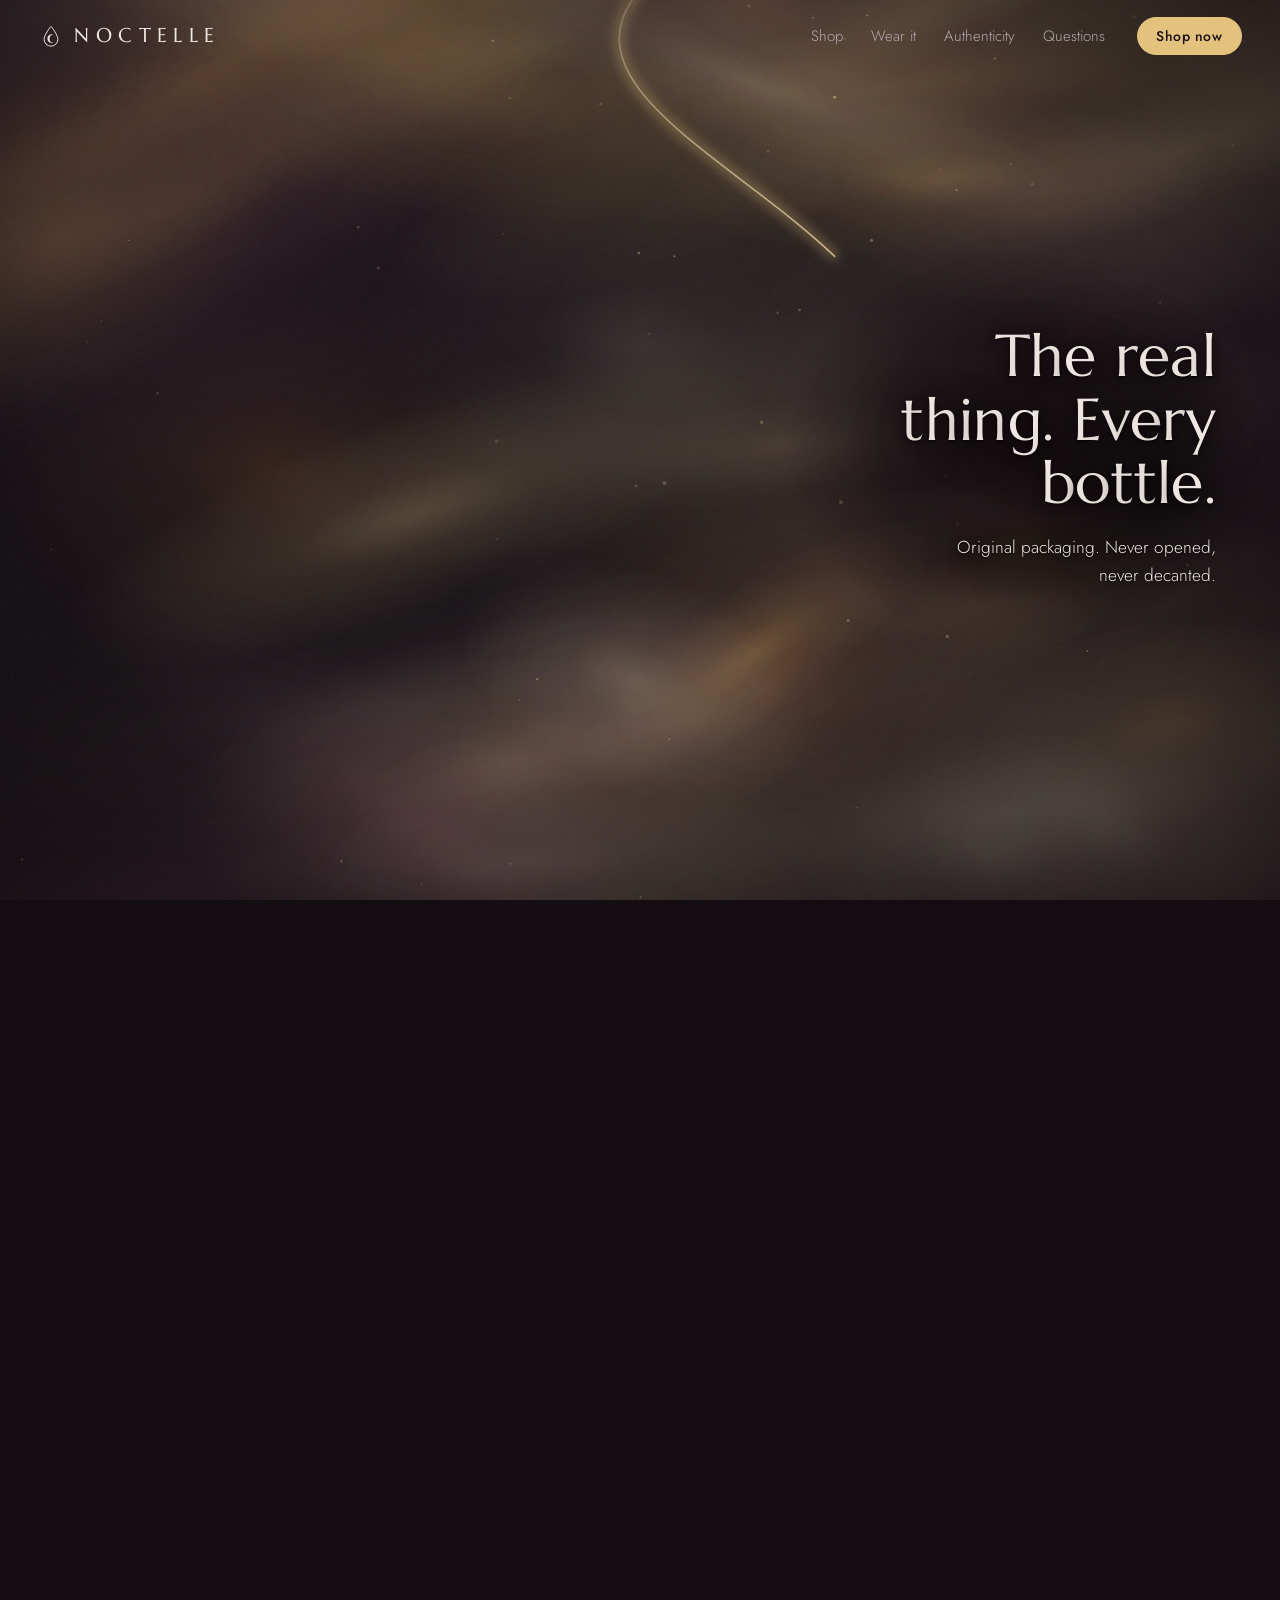
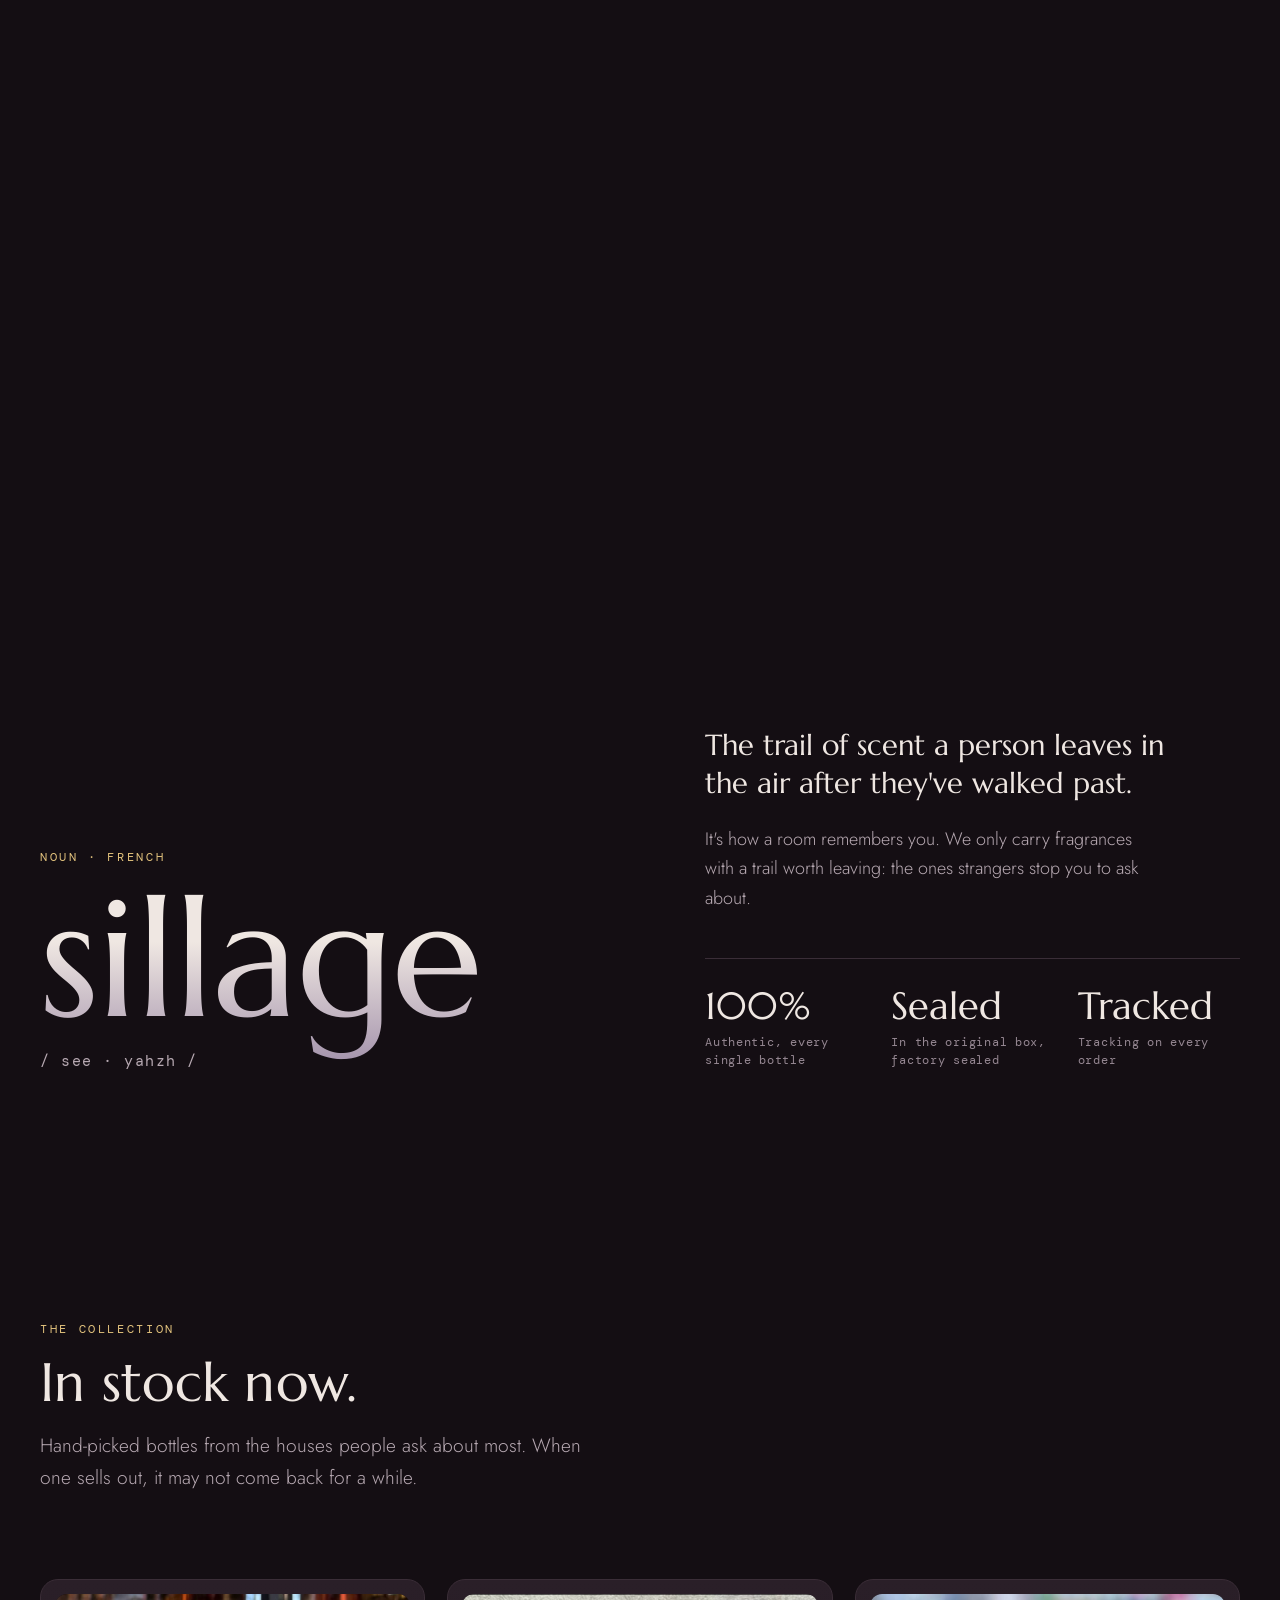
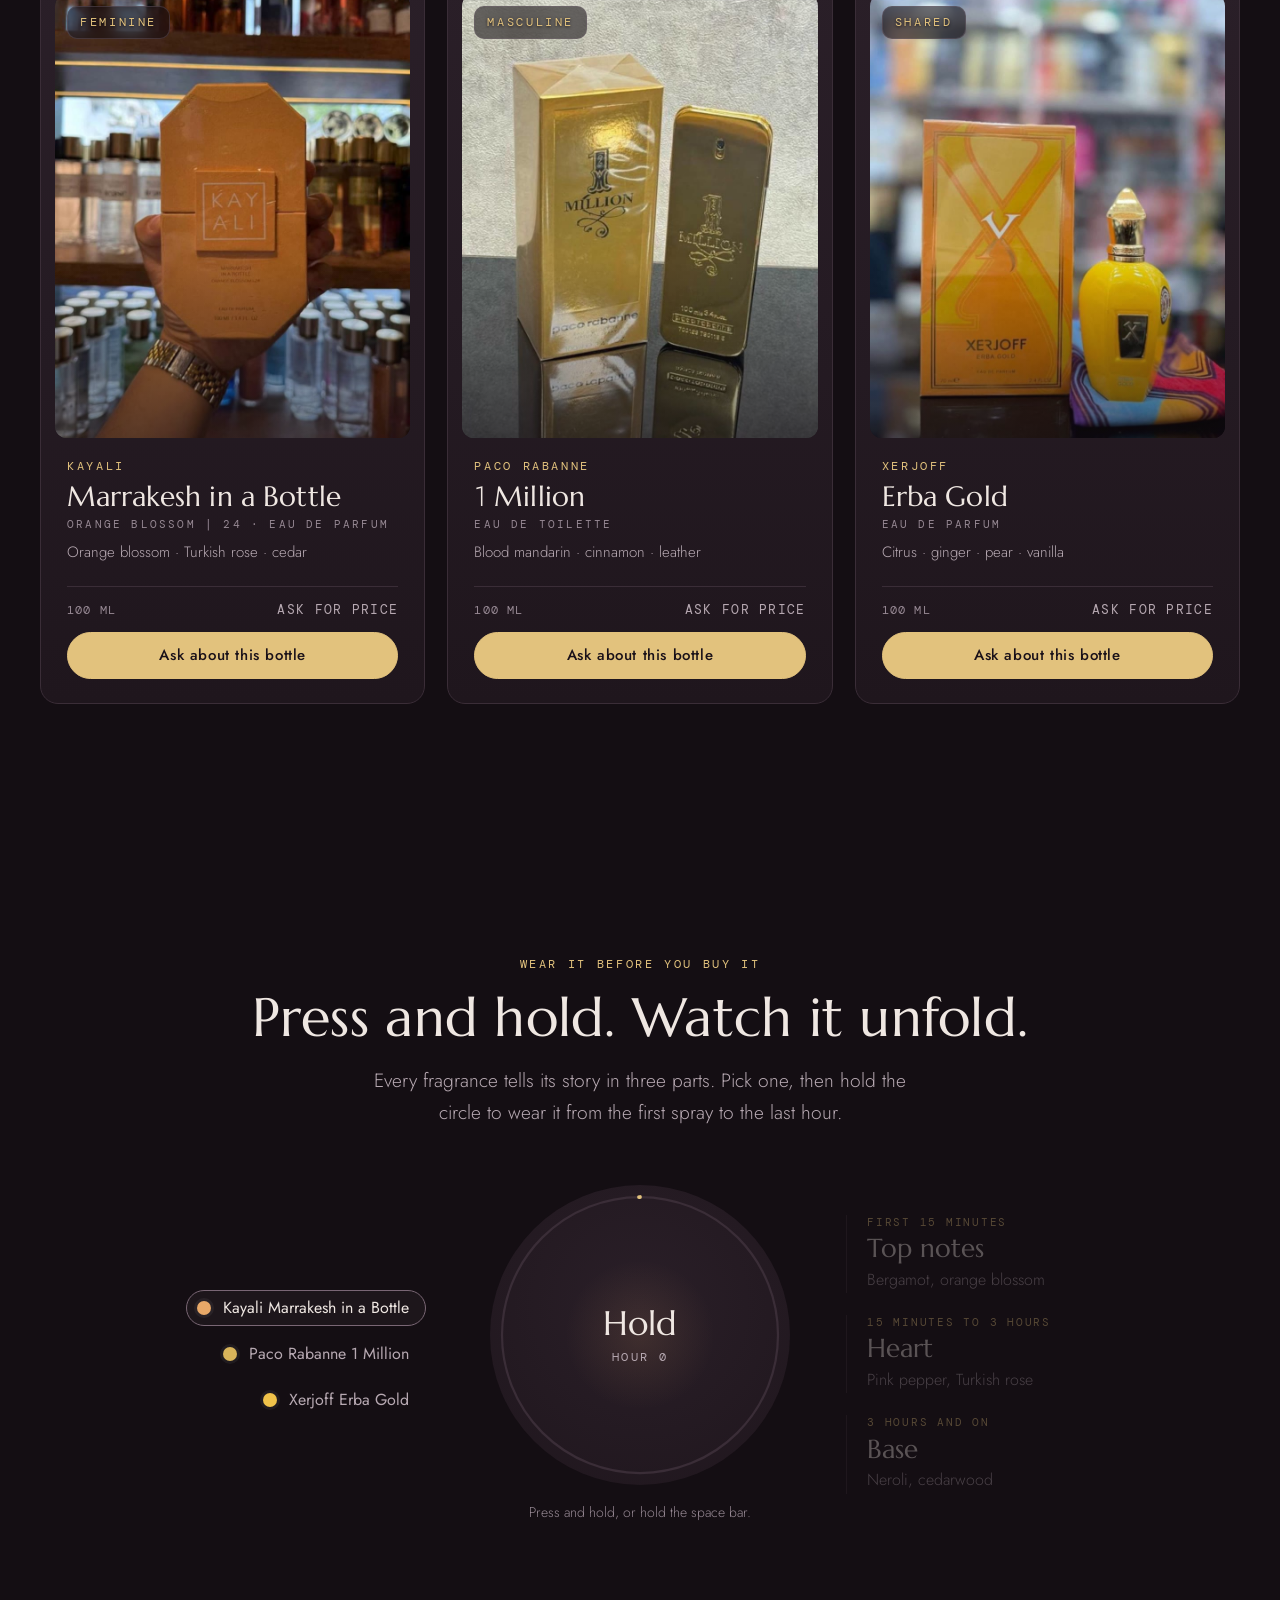
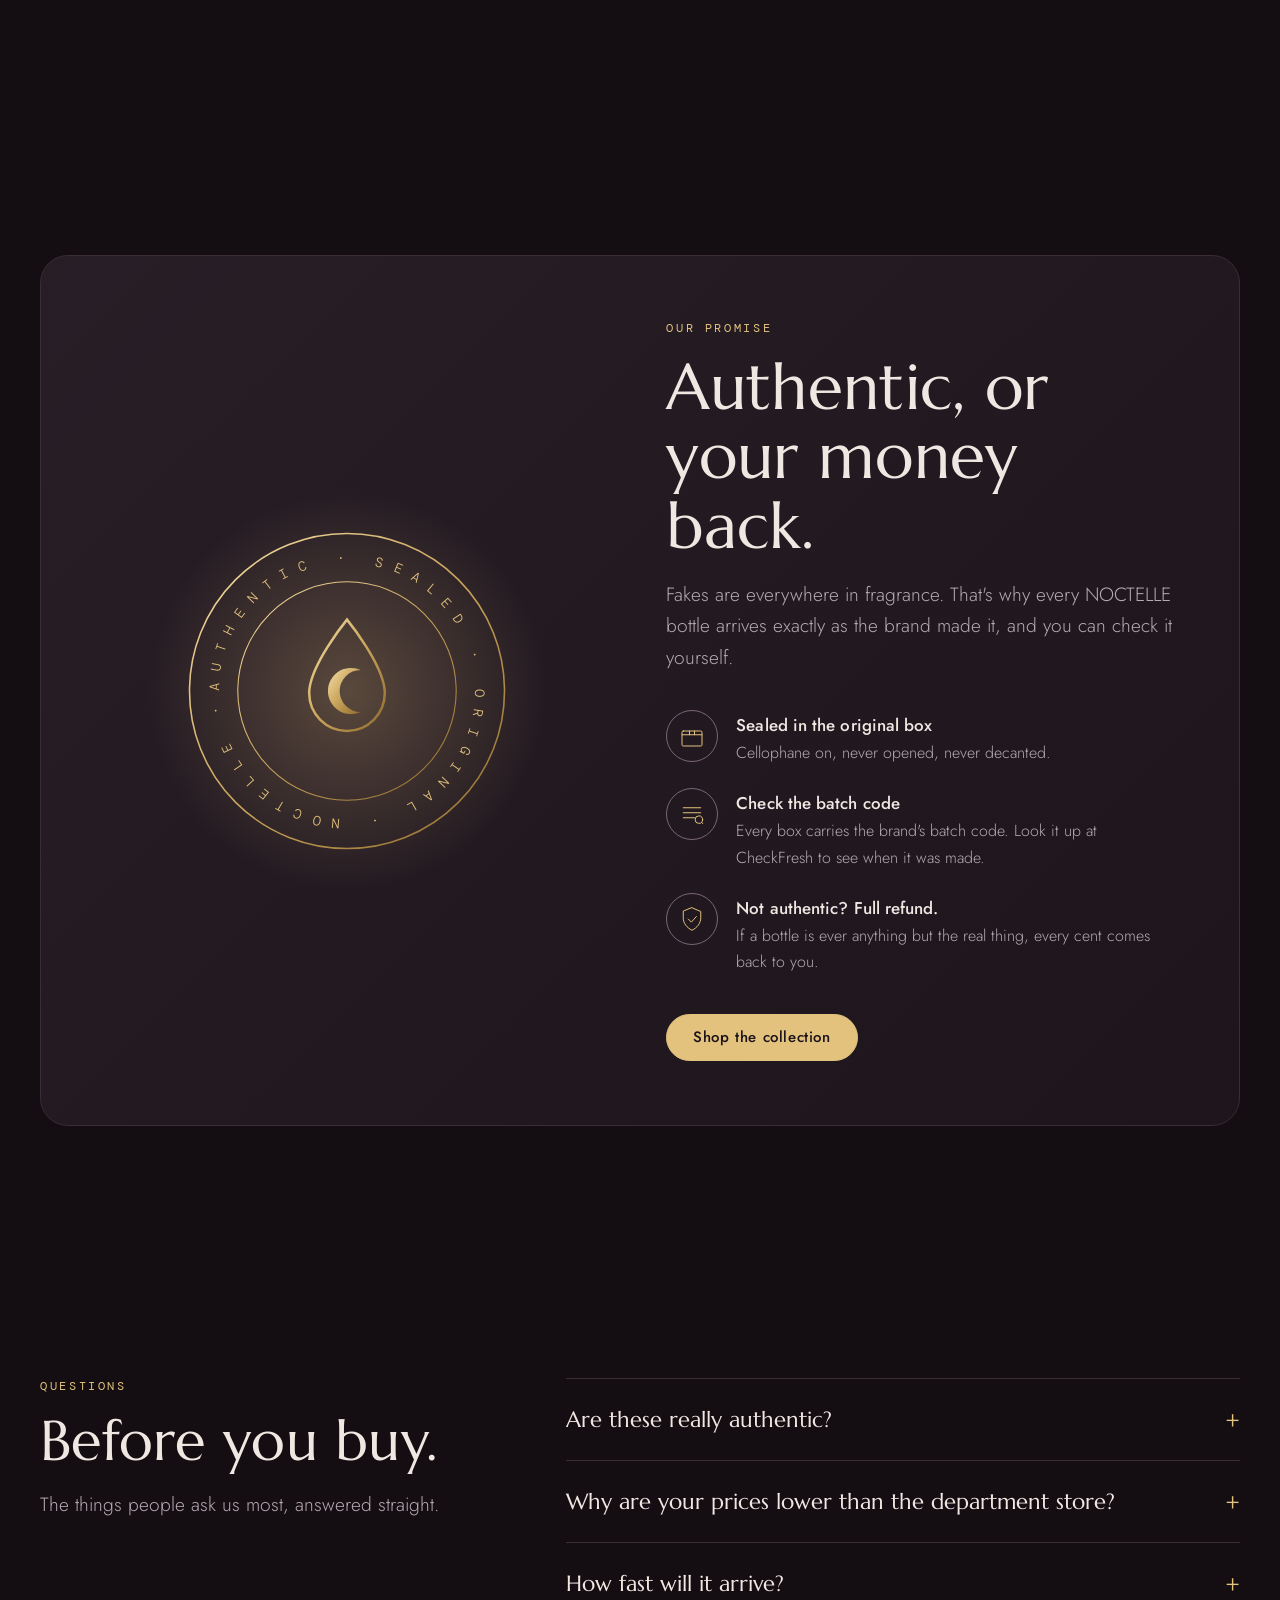
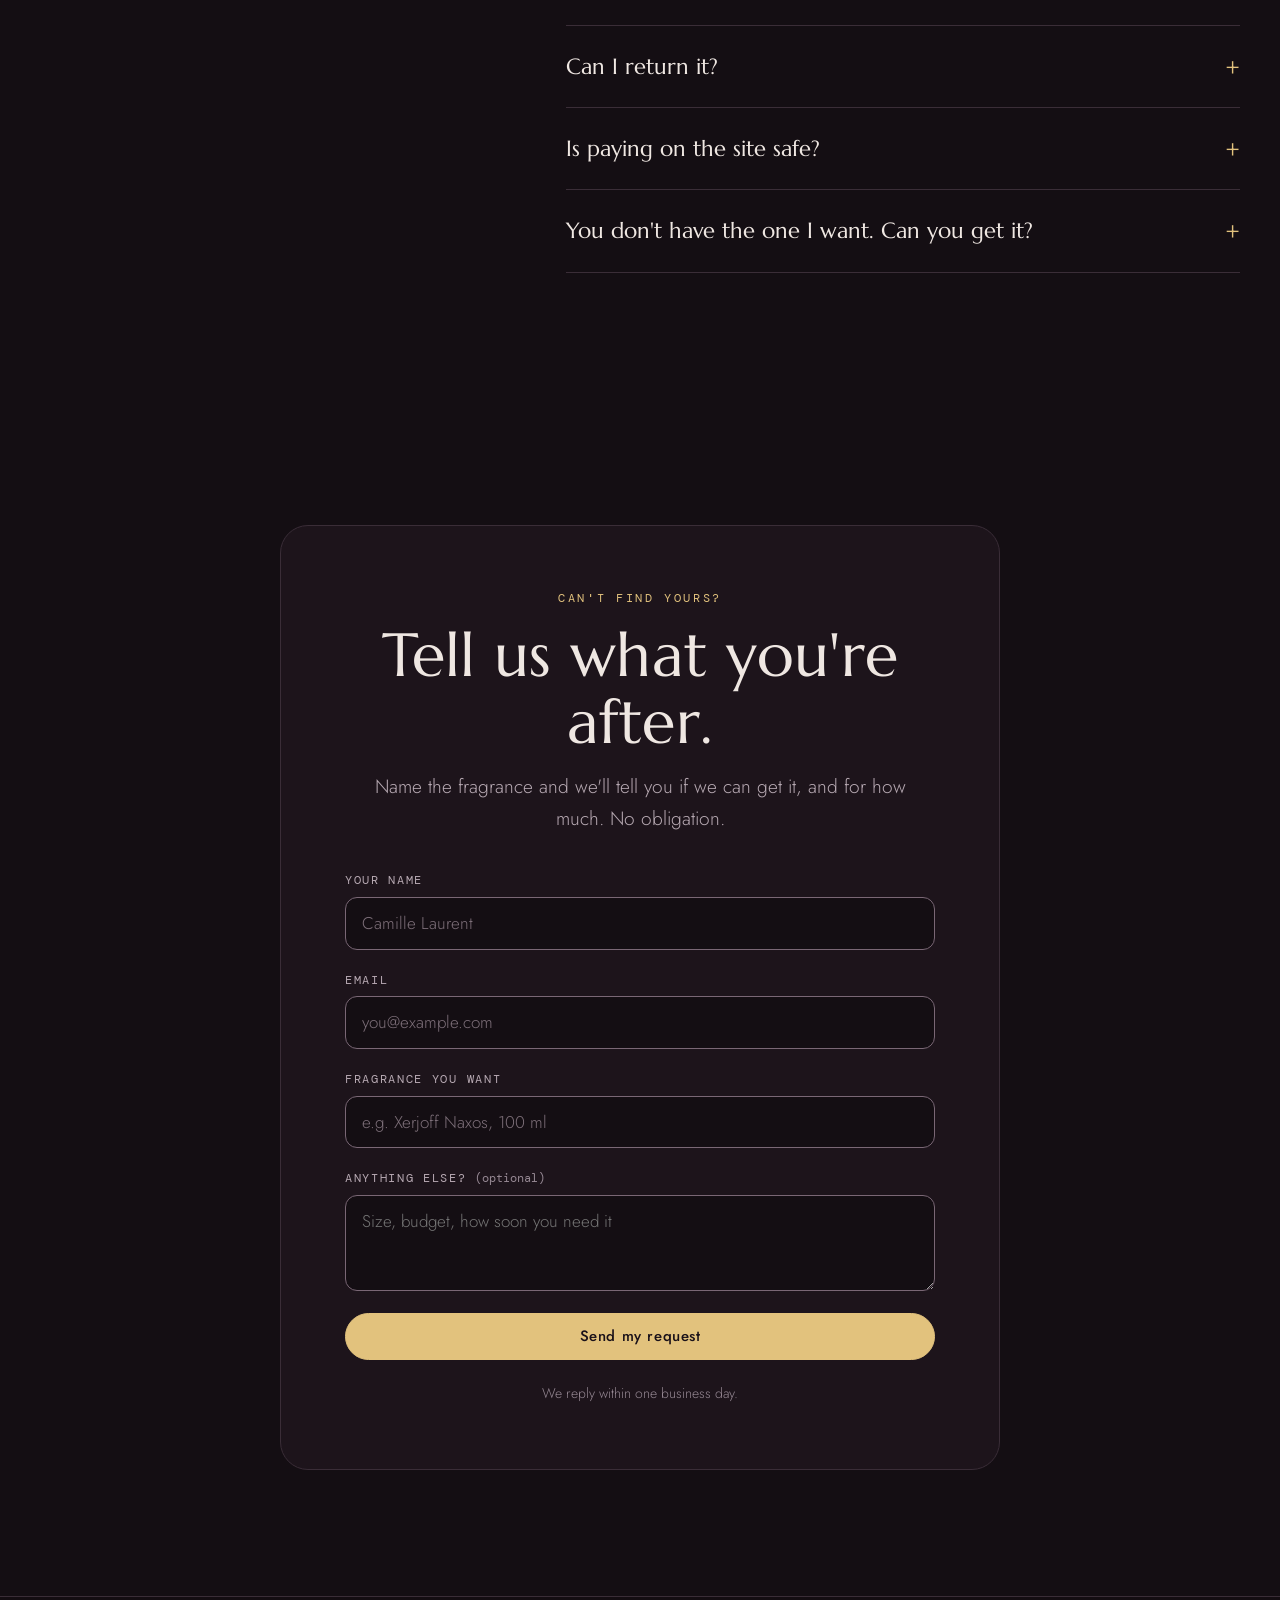
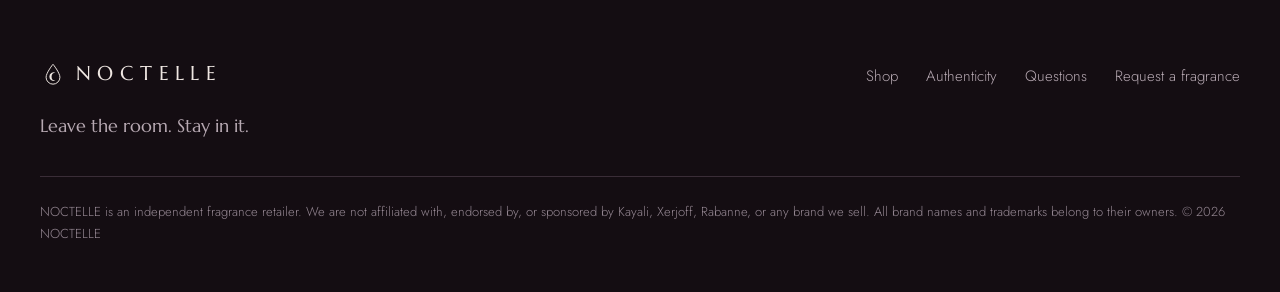
==== commit 14025e77: "Rebuild as authentic fragrance boutique: golden smoke hero, real products Replaces the invented frag" ====
--- a/index.html
+++ b/index.html
@@ -3,17 +3,17 @@
 <head>
 <meta charset="utf-8">
 <meta name="viewport" content="width=device-width, initial-scale=1">
-<title>NOCTELLE · Maison de Parfum</title>
-<meta name="description" content="NOCTELLE makes parfums and colognes that last long after you've gone. Six scents, small batches. Try all six at home with the $38 discovery set.">
+<title>NOCTELLE · Fragrance Boutique</title>
+<meta name="description" content="NOCTELLE is a fragrance boutique for authentic designer and niche perfume and cologne: Kayali, Xerjoff, Paco Rabanne and more. Sealed, original, shipped fast.">
 <meta name="theme-color" content="#140E13">
 <meta property="og:type" content="website">
 <meta property="og:title" content="NOCTELLE · Leave the room. Stay in it.">
-<meta property="og:description" content="Parfums and colognes made to last long after you've gone. Try all six at home.">
+<meta property="og:description" content="Authentic designer and niche fragrances. Sealed in the original box.">
 <!-- DEPLOY STEP: replace both URLs below with the live absolute address -->
 <meta property="og:url" content="https://noctelle.onrender.com/">
 <meta property="og:image" content="https://noctelle.onrender.com/assets/og.jpg">
 <meta name="twitter:card" content="summary_large_image">
-<link rel="icon" type="image/svg+xml" href="data:image/svg+xml,%3Csvg xmlns='http://www.w3.org/2000/svg' viewBox='0 0 64 64'%3E%3Crect width='64' height='64' rx='14' fill='%23140E13'/%3E%3Cpath d='M32 10C32 10 16 30 16 40a16 16 0 0 0 32 0C48 30 32 10 32 10Z' fill='none' stroke='%23CDB8E8' stroke-width='3'/%3E%3Cpath d='M38 30a10 10 0 1 0 0 18 8 8 0 1 1 0-18Z' fill='%23EFE7E2'/%3E%3C/svg%3E">
+<link rel="icon" type="image/svg+xml" href="data:image/svg+xml,%3Csvg xmlns='http://www.w3.org/2000/svg' viewBox='0 0 64 64'%3E%3Crect width='64' height='64' rx='14' fill='%23140E13'/%3E%3Cpath d='M32 10C32 10 16 30 16 40a16 16 0 0 0 32 0C48 30 32 10 32 10Z' fill='none' stroke='%23E2C27D' stroke-width='3'/%3E%3Cpath d='M38 30a10 10 0 1 0 0 18 8 8 0 1 1 0-18Z' fill='%23EFE7E2'/%3E%3C/svg%3E">
 <link rel="preconnect" href="https://fonts.googleapis.com">
 <link rel="preconnect" href="https://fonts.gstatic.com" crossorigin>
 <link href="https://fonts.googleapis.com/css2?family=DM+Mono&family=Jost:wght@300;400;500&family=Marcellus&display=swap" rel="stylesheet">
@@ -31,61 +31,60 @@
     <span>NOCTELLE</span>
   </a>
   <ul class="links">
-    <li><a href="#collection">Collection</a></li>
+    <li><a href="#shop">Shop</a></li>
     <li><a href="#wear">Wear it</a></li>
+    <li><a href="#authentic">Authenticity</a></li>
     <li><a href="#faq">Questions</a></li>
   </ul>
-  <a class="btn btn-sm" href="#discovery">Discovery set · $38</a>
+  <a class="btn btn-sm" href="#shop">Shop now</a>
 </nav>
 
 <main id="main" tabindex="-1">
 
-<!-- ============ HERO: the trail ============ -->
+<!-- ============ HERO: golden smoke ============ -->
 <section class="hero" id="top" aria-label="Introduction">
   <div class="stage">
-    <div class="halo" aria-hidden="true"></div>
-    <canvas class="mist" aria-hidden="true"></canvas>
+    <canvas class="smoke" aria-hidden="true"></canvas>
     <svg class="ribbon" aria-hidden="true"><defs>
-      <linearGradient id="ribbonGrad" x1="0" y1="0" x2="0" y2="1"><stop offset="0" stop-color="#EFE7E2" stop-opacity=".9"/><stop offset=".5" stop-color="#CDB8E8" stop-opacity=".85"/><stop offset="1" stop-color="#CDB8E8" stop-opacity=".35"/></linearGradient>
+      <linearGradient id="ribbonGrad" x1="0" y1="0" x2="0" y2="1"><stop offset="0" stop-color="#FFF1D6" stop-opacity=".2"/><stop offset=".35" stop-color="#F0D49A" stop-opacity=".9"/><stop offset="1" stop-color="#E2C27D" stop-opacity=".45"/></linearGradient>
       <filter id="ribbonBlur" x="-20%" y="-20%" width="140%" height="140%"><feGaussianBlur stdDeviation="6"/></filter>
     </defs>
       <path class="r-glow" pathLength="1" d=""/>
       <path class="r-line" pathLength="1" d=""/>
     </svg>
-    <div class="flacon" aria-hidden="true"></div>
     <video class="hero-video" muted playsinline preload="none" aria-hidden="true" tabindex="-1"></video>
     <div class="scrim" aria-hidden="true"></div>
 
     <div class="band band-1 side-l fx-blur" data-a="0" data-b="0.20">
-      <p class="kicker chip">Maison de parfum · Paris, after dark</p>
+      <p class="kicker chip">Fragrance boutique · 100% authentic</p>
       <h1 class="split">Leave the room. Stay in it.</h1>
-      <p class="sub">Parfums and colognes made to last long after you've gone.</p>
+      <p class="sub">Designer and niche fragrances, sealed in the original box.</p>
     </div>
     <div class="band band-2 side-r fx-scatter" data-a="0.25" data-b="0.47" data-spread="0.5">
-      <h2 class="split">Most scents fade by lunch.</h2>
-      <p class="sub">Ours are still there at midnight.</p>
+      <h2 class="split">The real thing. Every bottle.</h2>
+      <p class="sub">Original packaging. Never opened, never decanted.</p>
     </div>
     <div class="band band-3 side-l fx-drift" data-a="0.52" data-b="0.74">
-      <h2 class="split">Not the department store haze.</h2>
-      <p class="sub">Six scents. Small batches. Nothing that smells like everyone else.</p>
+      <h2 class="split">The names you already love.</h2>
+      <p class="sub">Kayali. Xerjoff. Paco Rabanne. More arriving every week.</p>
     </div>
     <div class="band band-4 settle fx-rise" data-a="0.79" data-b="1" data-ramp="0.06">
-      <h2 class="split">Follow the trail.</h2>
-      <p class="sub">Try all six at home before you choose a bottle.</p>
+      <h2 class="split">Find your trail.</h2>
+      <p class="sub">The scent people ask you about is one click away.</p>
       <div class="cta-row">
-        <a class="btn" href="#discovery">Get the discovery set · $38</a>
-        <a class="btn btn-ghost" href="#collection">See the collection</a>
+        <a class="btn" href="#shop">Shop the collection</a>
+        <a class="btn btn-ghost" href="#authentic">How we keep it real</a>
       </div>
     </div>
 
     <!-- static hero: phones, portrait tablets, reduced motion -->
     <div class="static-copy">
-      <p class="kicker">Maison de parfum · Paris,&nbsp;after&nbsp;dark</p>
+      <p class="kicker">Fragrance boutique · 100%&nbsp;authentic</p>
       <h1>Leave the room. Stay&nbsp;in&nbsp;it.</h1>
-      <p class="sub">Parfums and colognes made to last long after you've gone.</p>
+      <p class="sub">Designer and niche fragrances, sealed in the original box.</p>
       <div class="cta-row">
-        <a class="btn" href="#discovery">Get the discovery set · $38</a>
-        <a class="btn btn-ghost" href="#collection">See the collection</a>
+        <a class="btn" href="#shop">Shop the collection</a>
+        <a class="btn btn-ghost" href="#authentic">How we keep it real</a>
       </div>
     </div>
 
@@ -96,7 +95,7 @@
 <!-- everything below rides the sillage trail -->
 <div class="journey">
   <svg class="trail" aria-hidden="true"><defs>
-    <linearGradient id="trailGrad" gradientUnits="userSpaceOnUse" x1="0" y1="0" x2="0" y2="1000"><stop offset="0" stop-color="#CDB8E8" stop-opacity=".55"/><stop offset="1" stop-color="#EFE7E2" stop-opacity=".35"/></linearGradient>
+    <linearGradient id="trailGrad" gradientUnits="userSpaceOnUse" x1="0" y1="0" x2="0" y2="1000"><stop offset="0" stop-color="#E2C27D" stop-opacity=".6"/><stop offset="1" stop-color="#EFE7E2" stop-opacity=".35"/></linearGradient>
   </defs><path class="t-glow" pathLength="1" d=""/><path class="t-line" pathLength="1" d=""/></svg>
 
   <!-- ============ SILLAGE ============ -->
@@ -109,28 +108,24 @@
       </div>
       <div class="def">
         <p class="lede">The trail of scent a person leaves in the air after they've walked past.</p>
-        <p>It's how a room remembers you. Every NOCTELLE fragrance is built around it: rich oils, a high concentration, and a base that's still talking at midnight.</p>
+        <p>It's how a room remembers you. We only carry fragrances with a trail worth leaving: the ones strangers stop you to ask about.</p>
         <dl class="stats">
-          <div><dt>Perfume oil in every parfum</dt><dd><span data-count="28" data-prefix="22–">22–28</span>%</dd></div>
-          <div><dt>Hours on skin, on most people</dt><dd><span data-count="12" data-prefix="8–">8–12</span></dd></div>
-          <div><dt>Bottles in each batch</dt><dd><span data-count="400">400</span></dd></div>
+          <div><dt>Authentic, every single bottle</dt><dd>100%</dd></div>
+          <div><dt>In the original box, factory sealed</dt><dd>Sealed</dd></div>
+          <div><dt>Tracking on every order</dt><dd>Tracked</dd></div>
         </dl>
       </div>
     </div>
   </section>
 
-  <!-- ============ COLLECTION ============ -->
-  <section class="sec collection" id="collection" aria-labelledby="col-h">
+  <!-- ============ SHOP ============ -->
+  <section class="sec collection" id="shop" aria-labelledby="shop-h">
     <div class="wrap">
       <header class="sec-head reveal">
         <p class="label">The collection</p>
-        <h2 id="col-h">Six scents. No&nbsp;“for&nbsp;him.” No&nbsp;“for&nbsp;her.”</h2>
-        <p class="lede">Four parfums for the evening, two colognes for the day that runs late. Every one is made to be worn by anyone.</p>
-        <div class="filters" role="group" aria-label="Filter the collection">
-          <button type="button" class="chip-btn" aria-pressed="true" data-filter="all">All six</button>
-          <button type="button" class="chip-btn" aria-pressed="false" data-filter="parfum">Parfums</button>
-          <button type="button" class="chip-btn" aria-pressed="false" data-filter="cologne">Colognes</button>
-        </div>
+        <h2 id="shop-h">In stock now.</h2>
+        <p class="lede">Hand-picked bottles from the houses people ask about most. When one sells out, it may not come back for a while.</p>
+        <div class="filters" role="group" aria-label="Filter the collection" hidden></div>
       </header>
       <ul class="cards" id="cards"></ul>
     </div>
@@ -140,12 +135,12 @@
   <section class="sec wear" id="wear" aria-labelledby="wear-h">
     <div class="wrap">
       <header class="sec-head center reveal">
-        <p class="label">Wear it through a night</p>
+        <p class="label">Wear it before you buy it</p>
         <h2 id="wear-h">Press and hold. Watch it unfold.</h2>
-        <p class="lede">A fragrance is a story told in three parts. Pick a scent, then hold the circle to wear it from the first spray to the last hour.</p>
+        <p class="lede">Every fragrance tells its story in three parts. Pick one, then hold the circle to wear it from the first spray to the last hour.</p>
       </header>
       <div class="wear-grid reveal">
-        <div class="picker" role="radiogroup" aria-label="Choose a scent to wear" id="picker"></div>
+        <div class="picker" role="radiogroup" aria-label="Choose a fragrance to wear" id="picker"></div>
         <div class="holder">
           <button type="button" class="hold" id="hold" aria-describedby="hold-help">
             <svg viewBox="0 0 200 200" aria-hidden="true">
@@ -160,39 +155,43 @@
         <ol class="layers" id="layers">
           <li data-at="0.06"><span class="l-when">First 15 minutes</span><span class="l-name">Top notes</span><span class="l-notes"></span></li>
           <li data-at="0.36"><span class="l-when">15 minutes to 3 hours</span><span class="l-name">Heart</span><span class="l-notes"></span></li>
-          <li data-at="0.72"><span class="l-when">3 to 12 hours</span><span class="l-name">Base</span><span class="l-notes"></span></li>
+          <li data-at="0.72"><span class="l-when">3 hours and on</span><span class="l-name">Base</span><span class="l-notes"></span></li>
         </ol>
       </div>
       <p class="wear-done" id="wear-done" aria-live="polite"></p>
     </div>
   </section>
 
-  <!-- ============ DISCOVERY SET (the one CTA) ============ -->
-  <section class="sec discovery" id="discovery" aria-labelledby="disc-h">
+  <!-- ============ AUTHENTICITY ============ -->
+  <section class="sec discovery" id="authentic" aria-labelledby="auth-h">
     <div class="wrap disc-panel reveal">
-      <div class="disc-art" id="disc-art" aria-hidden="true"></div>
+      <div class="disc-art" aria-hidden="true">
+        <svg viewBox="0 0 400 400">
+          <defs>
+            <radialGradient id="sealGlow" cx=".5" cy=".5" r=".5"><stop offset="0" stop-color="#E2C27D" stop-opacity=".28"/><stop offset="1" stop-color="#E2C27D" stop-opacity="0"/></radialGradient>
+            <linearGradient id="sealGold" x1="0" y1="0" x2="1" y2="1"><stop offset="0" stop-color="#F6DFA8"/><stop offset=".5" stop-color="#C9A45C"/><stop offset="1" stop-color="#8E6B2E"/></linearGradient>
+            <path id="sealText" d="M200 200m-122 0a122 122 0 1 1 244 0a122 122 0 1 1-244 0"/>
+          </defs>
+          <circle cx="200" cy="200" r="190" fill="url(#sealGlow)"/>
+          <g class="seal-spin">
+            <circle cx="200" cy="200" r="150" fill="none" stroke="url(#sealGold)" stroke-width="1.5"/>
+            <circle cx="200" cy="200" r="104" fill="none" stroke="url(#sealGold)" stroke-width="1"/>
+            <text font-family="DM Mono, monospace" font-size="13" fill="#E2C27D"><textPath href="#sealText" textLength="752" lengthAdjust="spacing">AUTHENTIC · SEALED · ORIGINAL · NOCTELLE · </textPath></text>
+          </g>
+          <path d="M200 132C200 132 164 176 164 202a36 36 0 0 0 72 0C236 176 200 132 200 132Z" fill="none" stroke="url(#sealGold)" stroke-width="2.4"/>
+          <path d="M213 180a22 22 0 1 0 0 40 18 18 0 1 1 0-40Z" fill="url(#sealGold)"/>
+        </svg>
+      </div>
       <div class="disc-copy">
-        <p class="label">The discovery set</p>
-        <h2 id="disc-h">Don't buy blind.</h2>
-        <p class="lede">Six 2ml vials, one of every scent. Wear each for a full day. It's $38, and all $38 comes off your first full bottle.</p>
+        <p class="label">Our promise</p>
+        <h2 id="auth-h">Authentic, or your money back.</h2>
+        <p class="lede">Fakes are everywhere in fragrance. That's why every NOCTELLE bottle arrives exactly as the brand made it, and you can check it yourself.</p>
         <ol class="steps">
-          <li><svg viewBox="0 0 48 48" aria-hidden="true"><rect x="8" y="16" width="32" height="24" rx="2"/><path d="M8 22h32M20 16v6M28 16v6"/></svg><div><h3>Order the set</h3><p>Ships in two days in a keepsake box.</p></div></li>
-          <li><svg viewBox="0 0 48 48" aria-hidden="true"><circle cx="24" cy="24" r="14"/><path d="M29 14a10 10 0 1 0 0 20 12 12 0 1 1 0-20Z"/></svg><div><h3>Wear one a day</h3><p>Morning to midnight. See which one people ask about.</p></div></li>
-          <li><svg viewBox="0 0 48 48" aria-hidden="true"><rect x="14" y="18" width="20" height="24" rx="2"/><rect x="19" y="8" width="10" height="7" rx="1"/><path d="M22 15h4v3h-4z"/></svg><div><h3>Choose your bottle</h3><p>Your $38 comes off the full 50ml. The credit lasts 60 days.</p></div></li>
+          <li><svg viewBox="0 0 48 48" aria-hidden="true"><rect x="8" y="16" width="32" height="24" rx="2"/><path d="M8 22h32M20 16v6M28 16v6"/></svg><div><h3>Sealed in the original box</h3><p>Cellophane on, never opened, never decanted.</p></div></li>
+          <li><svg viewBox="0 0 48 48" aria-hidden="true"><path d="M10 14h28M10 22h28M10 30h18"/><circle cx="35" cy="33" r="6"/><path d="M39.5 37.5L43 41"/></svg><div><h3>Check the batch code</h3><p>Every box carries the brand's batch code. Look it up at CheckFresh to see when it was made.</p></div></li>
+          <li><svg viewBox="0 0 48 48" aria-hidden="true"><path d="M24 6l14 6v10c0 9-6 16-14 20-8-4-14-11-14-20V12z"/><path d="M18 24l5 5 8-9"/></svg><div><h3>Not authentic? Full refund.</h3><p>If a bottle is ever anything but the real thing, every cent comes back to you.</p></div></li>
         </ol>
-        <a class="btn" href="#order">Get the discovery set · $38</a>
-      </div>
-    </div>
-  </section>
-
-  <!-- ============ VOICES ============ -->
-  <section class="sec voices" aria-labelledby="voices-h">
-    <div class="wrap">
-      <h2 id="voices-h" class="label reveal">What people noticed</h2>
-      <div class="quotes">
-        <figure class="q reveal"><blockquote>“Someone stopped me in a hallway to ask what I was wearing. At eleven at&nbsp;night.”</blockquote><figcaption>Adaeze O. · <span>Minuit Ambré</span></figcaption></figure>
-        <figure class="q reveal"><blockquote>“I’ve blind bought and regretted it for years. The set fixed that. Vétiver Noir lasts my whole&nbsp;shift.”</blockquote><figcaption>Marcus T. · <span>Vétiver Noir</span></figcaption></figure>
-        <figure class="q reveal"><blockquote>“It doesn’t smell like the perfume counter. It smells like me, on a good&nbsp;day.”</blockquote><figcaption>Léa R. · <span>Iris Poudre</span></figcaption></figure>
+        <a class="btn" href="#shop">Shop the collection</a>
       </div>
     </div>
   </section>
@@ -202,49 +201,40 @@
     <div class="wrap faq-grid">
       <header class="reveal">
         <p class="label">Questions</p>
-        <h2 id="faq-h">Before you choose.</h2>
+        <h2 id="faq-h">Before you buy.</h2>
         <p class="lede">The things people ask us most, answered straight.</p>
       </header>
       <div class="qa reveal">
-        <details><summary>Will it actually last?</summary><p>Yes. Our parfums are 22 to 28 percent perfume oil. Most designer eau de toilettes sit under 15. On most skin you'll get 8 to 12 hours, and longer on clothes.</p></details>
-        <details><summary>What's the difference between your parfums and colognes?</summary><p>The parfums are deeper and warmer, made for evenings. The colognes are brighter and fresher, but they're cologne intense at 15 to 18 percent oil, so they still last 6 to 8 hours instead of the usual two.</p></details>
-        <details><summary>Are these for men or women?</summary><p>Both. We don't split the collection by gender. Wear the one that smells like you.</p></details>
-        <details><summary>What if none of them are right for me?</summary><p>Then you've spent $38 instead of $185, and you keep the set. Unopened full bottles can be returned within 30 days for a full refund.</p></details>
-        <details><summary>I have sensitive skin. Can I still wear them?</summary><p>Every formula meets IFRA safety standards and we publish the full ingredient list for each scent. If your skin is reactive, spray on your clothes or scarf. The trail is just as strong.</p></details>
-        <details><summary>How does shipping work?</summary><p>The discovery set ships in two business days. Full bottles ship free on orders over $150.</p></details>
-      </div>
-    </div>
-  </section>
-
-  <!-- ============ ORDER FORM ============ -->
-  <section class="sec order" id="order" aria-labelledby="order-h">
+        <details><summary>Are these really authentic?</summary><p>Yes. Every bottle is the original product, sealed in the brand's own box. You can check the batch code printed on the box at CheckFresh, and if anything is ever not authentic, you get a full refund.</p></details>
+        <details><summary>Why are your prices lower than the department store?</summary><p>We buy in bulk from wholesale distributors and don't pay for a shop on a high street. The savings go into the price, not the bottle.</p></details>
+        <details><summary>How fast will it arrive?</summary><p>Orders ship within 1 to 2 business days with tracking. Perfume ships by ground, so most orders arrive in 3 to 7 days.</p></details>
+        <details><summary>Can I return it?</summary><p>Unopened bottles in their sealed box can be returned within 14 days. Opened bottles can't be resold, so we can't take those back unless something is wrong with them.</p></details>
+        <details><summary>Is paying on the site safe?</summary><p>Checkout runs through Stripe, the same payment system used by Amazon and Shopify stores. We never see or store your card number.</p></details>
+        <details><summary>You don't have the one I want. Can you get it?</summary><p>Often, yes. Tell us what you're after in the form below and we'll let you know if we can source it and for how much.</p></details>
+      </div>
+    </div>
+  </section>
+
+  <!-- ============ REQUEST FORM ============ -->
+  <section class="sec order" id="request" aria-labelledby="order-h">
     <div class="wrap">
       <div class="order-card reveal">
-        <p class="label">Reserve yours</p>
-        <h2 id="order-h">Start with all six.</h2>
-        <p class="lede">Tell us where to send it. We'll email you a secure checkout link for your $38 discovery set.</p>
+        <p class="label">Can't find yours?</p>
+        <h2 id="order-h">Tell us what you're after.</h2>
+        <p class="lede">Name the fragrance and we'll tell you if we can get it, and for how much. No obligation.</p>
         <form id="order-form" novalidate>
           <div class="field"><label for="f-name">Your name</label><input id="f-name" name="name" type="text" autocomplete="name" placeholder="Camille Laurent" required></div>
           <div class="field"><label for="f-email">Email</label><input id="f-email" name="email" type="email" autocomplete="email" placeholder="you@example.com" required></div>
-          <div class="field"><label for="f-country">Shipping to</label>
-            <select id="f-country" name="country" autocomplete="country-name">
-              <option>United States</option><option>Canada</option><option>United Kingdom</option><option>France</option><option>Germany</option><option>Australia</option><option>Somewhere else</option>
-            </select>
-          </div>
-          <fieldset class="field fams"><legend>What do you usually reach for? <span>(optional)</span></legend>
-            <label><input type="checkbox" name="family" value="warm"><span>Warm and ambery</span></label>
-            <label><input type="checkbox" name="family" value="woody"><span>Woody and smoky</span></label>
-            <label><input type="checkbox" name="family" value="floral"><span>Floral</span></label>
-            <label><input type="checkbox" name="family" value="fresh"><span>Fresh and citrus</span></label>
-          </fieldset>
+          <div class="field"><label for="f-want">Fragrance you want</label><input id="f-want" name="fragrance" type="text" placeholder="e.g. Xerjoff Naxos, 100 ml" required></div>
+          <div class="field"><label for="f-note">Anything else? <span class="opt">(optional)</span></label><textarea id="f-note" name="message" rows="3" placeholder="Size, budget, how soon you need it"></textarea></div>
           <p class="form-error" id="form-error" role="alert"></p>
-          <button class="btn btn-wide" type="submit">Reserve my discovery set</button>
-          <p class="fine">No payment today. Unsubscribe any time.</p>
+          <button class="btn btn-wide" type="submit">Send my request</button>
+          <p class="fine">We reply within one business day.</p>
         </form>
         <div class="success" id="success" tabindex="-1" hidden>
           <svg viewBox="0 0 64 64" aria-hidden="true"><path d="M32 8C32 8 15 29 15 40a17 17 0 0 0 34 0C49 29 32 8 32 8Z"/></svg>
-          <h3 id="success-h">Your set is reserved.</h3>
-          <p id="success-p">Check your inbox for the checkout link.</p>
+          <h3 id="success-h">Request received.</h3>
+          <p id="success-p">We'll get back to you within one business day.</p>
         </div>
       </div>
     </div>
@@ -259,12 +249,12 @@
       <p class="foot-line">Leave the room. Stay in it.</p>
     </div>
     <ul class="foot-links">
-      <li><a href="#collection">Collection</a></li>
-      <li><a href="#wear">Wear it</a></li>
-      <li><a href="#discovery">Discovery set</a></li>
+      <li><a href="#shop">Shop</a></li>
+      <li><a href="#authentic">Authenticity</a></li>
       <li><a href="#faq">Questions</a></li>
+      <li><a href="#request">Request a fragrance</a></li>
     </ul>
-    <p class="disclose">NOCTELLE is a fictional fragrance house created as a design concept. The bottles are illustrations, and the people and quotes are invented. © 2026</p>
+    <p class="disclose">NOCTELLE is an independent fragrance retailer. We are not affiliated with, endorsed by, or sponsored by Kayali, Xerjoff, Rabanne, or any brand we sell. All brand names and trademarks belong to their owners. © 2026 NOCTELLE</p>
   </div>
 </footer>
 
--- a/assets/style.css
+++ b/assets/style.css
@@ -1,13 +1,13 @@
-/* NOCTELLE · smoked plum and iris */
+/* NOCTELLE · smoked plum and champagne gold */
 :root{
   --canvas:#140E13;
   --panel:#1F161D;
   --panel-2:#2A1F28;
   --line:#3A2D37;
   --line-strong:#7A6775;
-  --accent:#CDB8E8;
-  --accent-hover:#DDCEF3;
-  --accent-muted:rgba(205,184,232,.16);
+  --accent:#E2C27D;
+  --accent-hover:#EDD39C;
+  --accent-muted:rgba(226,194,125,.16);
   --on-accent:#1A1119;
   --text-primary:#EFE7E2;
   --text-secondary:#B7A9B2;
@@ -41,7 +41,7 @@
 .env{position:fixed;inset:0;z-index:-1;pointer-events:none;overflow:hidden}
 .glow{position:absolute;border-radius:50%;filter:blur(90px);opacity:.55;will-change:transform}
 .g1{width:70vmax;height:70vmax;left:-20vmax;top:-25vmax;background:radial-gradient(circle,#3A2135 0%,transparent 65%);animation:drift1 80s var(--ease-soft) -20s infinite alternate}
-.g2{width:60vmax;height:60vmax;right:-22vmax;bottom:-25vmax;background:radial-gradient(circle,#2B2340 0%,transparent 65%);animation:drift2 96s var(--ease-soft) -35s infinite alternate}
+.g2{width:60vmax;height:60vmax;right:-22vmax;bottom:-25vmax;background:radial-gradient(circle,#3A2A22 0%,transparent 65%);animation:drift2 96s var(--ease-soft) -35s infinite alternate}
 @keyframes drift1{to{transform:translate(18vmax,22vmax) scale(1.15)}}
 @keyframes drift2{to{transform:translate(-20vmax,-16vmax) scale(1.1)}}
 .grain{position:absolute;inset:-50%;opacity:.07;background-image:url("data:image/svg+xml,%3Csvg xmlns='http://www.w3.org/2000/svg' width='200' height='200'%3E%3Cfilter id='n'%3E%3CfeTurbulence type='fractalNoise' baseFrequency='.85' numOctaves='3' stitchTiles='stitch'/%3E%3C/filter%3E%3Crect width='100%25' height='100%25' filter='url(%23n)'/%3E%3C/svg%3E")}
@@ -58,7 +58,7 @@
 
 /* ---------- buttons ---------- */
 .btn{display:inline-flex;align-items:center;justify-content:center;gap:10px;padding:15px 26px;border-radius:999px;background:var(--accent);color:var(--on-accent);font:500 15px/1 var(--f-body);letter-spacing:.04em;text-decoration:none;border:1px solid var(--accent);cursor:pointer;text-shadow:none;transition:background .35s var(--ease-out),transform .35s var(--ease-out),box-shadow .35s var(--ease-out)}
-.btn:hover{background:var(--accent-hover);transform:translateY(-2px);box-shadow:0 10px 30px -10px rgba(205,184,232,.55)}
+.btn:hover{background:var(--accent-hover);transform:translateY(-2px);box-shadow:0 10px 30px -10px rgba(226,194,125,.55)}
 .btn-sm{padding:11px 18px;font-size:14px}
 .btn-ghost{background:transparent;color:var(--text-primary);border-color:var(--line-strong)}
 .btn-ghost:hover{background:rgba(239,231,226,.06);border-color:var(--text-primary);box-shadow:none}
@@ -68,17 +68,13 @@
 /* ---------- hero ---------- */
 .hero{position:relative;height:600vh}
 .stage{position:sticky;top:0;height:100vh;height:100svh;overflow:hidden}
-.halo{position:absolute;left:50%;top:38%;width:min(70vh,80vw);height:min(70vh,80vw);transform:translate(-50%,-50%);border-radius:50%;background:radial-gradient(circle,rgba(205,184,232,.3) 0%,rgba(122,70,110,.2) 38%,transparent 70%);opacity:var(--halo,.55)}
-.mist,.ribbon{position:absolute;inset:0;width:100%;height:100%;pointer-events:none}
+.smoke,.ribbon{position:absolute;inset:0;width:100%;height:100%;pointer-events:none}
 .ribbon path{fill:none;stroke-linecap:round;stroke-dasharray:1 1;stroke-dashoffset:1}
 .ribbon .r-line{stroke:url(#ribbonGrad);stroke-width:1.6}
-.ribbon .r-glow{stroke:#CDB8E8;stroke-opacity:.45;stroke-width:7;filter:url(#ribbonBlur)}
-.flacon{position:absolute;left:50%;top:16vh;height:46vh;aspect-ratio:200/320;transform:translateX(-50%) scale(var(--bs,1));transform-origin:50% 100%;filter:drop-shadow(0 40px 60px rgba(0,0,0,.55))}
-.flacon svg{width:100%;height:100%;overflow:visible}
-.flacon .cap{transition:none}
+.ribbon .r-glow{stroke:#E2C27D;stroke-opacity:.45;stroke-width:7;filter:url(#ribbonBlur)}
 .hero-video{position:absolute;inset:0;width:100%;height:100%;object-fit:cover;opacity:0;transition:opacity 1s var(--ease-out);will-change:transform;transform:translateZ(0)}
 .hero.has-video .hero-video{opacity:1}
-.hero.has-video .flacon,.hero.has-video .ribbon,.hero.has-video .mist,.hero.has-video .halo{opacity:0;transition:opacity 1s var(--ease-out)}
+.hero.has-video .ribbon,.hero.has-video .smoke{opacity:0;transition:opacity 1s var(--ease-out)}
 .scrim{position:absolute;inset:0;pointer-events:none;background:radial-gradient(ellipse 120% 90% at 50% 45%,rgba(14,8,13,0) 40%,rgba(14,8,13,.7) 100%)}
 
 .band{position:absolute;opacity:0;text-shadow:var(--tshadow);will-change:opacity}
@@ -92,7 +88,7 @@
 .side-r .sub{margin-left:auto}
 .band-2 h2{max-width:10ch;margin-left:auto}
 .band-3 h2{max-width:11ch}
-.settle{left:50%;bottom:7vh;transform:translateX(-50%);width:min(900px,92vw);text-align:center}
+.settle{left:50%;top:50%;transform:translate(-50%,-50%);transform:translateX(-50%);width:min(900px,92vw);text-align:center}
 .settle h2{font-size:clamp(46px,5.6vw,92px);margin:0 0 12px}
 .settle .sub{margin:0 auto 26px;max-width:none}
 .settle .sub{opacity:var(--ks,0);transform:translateY(calc((1 - var(--ks,0))*12px))}
@@ -126,15 +122,13 @@
 /* ---------- static hero: the five gates (identical strings in main.js) ---------- */
 @media (max-width: 720px), (orientation: portrait) and (max-width: 1024px), (orientation: portrait) and (pointer: coarse), (orientation: landscape) and (pointer: coarse) and (max-height: 560px), (prefers-reduced-motion: reduce){
   .hero{height:auto}
-  .stage{position:relative;height:auto;min-height:100svh;display:flex;flex-direction:column;align-items:center;justify-content:flex-end;padding:calc(var(--nav-h) + 16px) 16px 56px}
-  .band,.cue,.hero-video,.mist{display:none}
-  .flacon{position:relative;left:auto;top:auto;transform:none;height:min(44svh,420px);margin:0 auto 8px}
-  .halo{top:32%}
+  .stage{position:relative;height:auto;min-height:100svh;display:flex;flex-direction:column;align-items:center;justify-content:center;padding:calc(var(--nav-h) + 24px) 16px 64px}
+  .band,.cue,.hero-video{display:none}
   .static-copy{display:block;position:relative;text-align:center;text-shadow:var(--tshadow);max-width:560px}
   .static-copy h1{font-size:clamp(40px,11vw,64px);margin:14px 0 16px}
   .static-copy .sub{color:var(--text-primary);margin-bottom:26px}
   .static-copy .kicker{letter-spacing:.16em}
-  .ribbon{opacity:.6}
+  .ribbon{opacity:.5}
   .ribbon .r-line,.ribbon .r-glow{stroke-dashoffset:0}
 }
 
@@ -143,7 +137,7 @@
 .trail{position:absolute;left:0;top:0;width:100%;height:100%;pointer-events:none;z-index:0;overflow:visible}
 .trail path{fill:none;stroke-linecap:round;stroke-dasharray:1 1;stroke-dashoffset:1}
 .trail .t-line{stroke:url(#trailGrad);stroke-width:1.3}
-.trail .t-glow{stroke:#CDB8E8;stroke-opacity:.14;stroke-width:8}
+.trail .t-glow{stroke:#E2C27D;stroke-opacity:.14;stroke-width:8}
 .sec{position:relative;z-index:1;padding:clamp(96px,14vh,160px) 0}
 
 /* reveal choreography */
@@ -171,16 +165,24 @@
 .chip-btn:hover{color:var(--text-primary);border-color:var(--text-primary)}
 .chip-btn[aria-pressed="true"]{background:var(--text-primary);color:var(--canvas);border-color:var(--text-primary)}
 .cards{list-style:none;margin:0;padding:0;display:grid;grid-template-columns:repeat(3,1fr);gap:22px}
-.card{position:relative;background:linear-gradient(180deg,var(--panel-2),var(--panel));border:1px solid var(--line);border-radius:18px;padding:30px 28px 28px;overflow:hidden;transition:transform .6s var(--ease-out),border-color .6s var(--ease-out),opacity .5s var(--ease-out)}
-.card::before{content:"";position:absolute;left:50%;top:40px;width:220px;height:220px;transform:translateX(-50%);border-radius:50%;background:radial-gradient(circle,var(--tint) 0%,transparent 68%);opacity:.35;transition:opacity .6s var(--ease-out)}
+.card{position:relative;display:flex;flex-direction:column;background:linear-gradient(180deg,var(--panel-2),var(--panel));border:1px solid var(--line);border-radius:18px;padding:14px 14px 24px;overflow:hidden;transition:transform .6s var(--ease-out),border-color .6s var(--ease-out),opacity .5s var(--ease-out)}
 .card:hover{transform:translateY(-6px);border-color:var(--line-strong)}
-.card:hover::before{opacity:.6}
-.card .bottle{position:relative;height:210px;margin:0 auto 26px;aspect-ratio:200/320;transition:transform .8s var(--ease-out)}
-.card:hover .bottle{transform:translateY(-6px) rotate(-2deg)}
+.card .photo{position:relative;aspect-ratio:4/5;border-radius:12px;overflow:hidden;margin-bottom:22px;background:var(--canvas)}
+.card .photo img{width:100%;height:100%;object-fit:cover;transition:transform 1.2s var(--ease-out)}
+.card:hover .photo img{transform:scale(1.04)}
+.card .photo::after{content:"";position:absolute;inset:0;background:linear-gradient(180deg,transparent 60%,rgba(20,14,19,.55));pointer-events:none}
+.card .tag{position:absolute;left:12px;top:12px;z-index:1}
+.card .body{padding:0 12px;display:flex;flex-direction:column;flex:1}
+.card .brandname{font:400 12px/1 var(--f-mono);letter-spacing:.22em;text-transform:uppercase;color:var(--accent)}
+.card .buy{margin-top:16px}
+.card .notes{flex:1}
 .card .type{font:400 11px/1 var(--f-mono);letter-spacing:.2em;text-transform:uppercase;color:var(--text-dim)}
-.card h3{font-size:30px;margin:10px 0 8px}
+.card h3{font-size:28px;margin:10px 0 6px}
+.num{font-family:var(--f-body);font-weight:300;letter-spacing:-.01em}
+.card .type{margin-bottom:10px}
 .card .notes{font-size:15px;color:var(--text-secondary);margin-bottom:22px}
 .card .row{display:flex;justify-content:space-between;align-items:baseline;border-top:1px solid var(--line);padding-top:16px;font-size:15px}
+.card .price.ask{font:400 13px/1 var(--f-mono);letter-spacing:.1em;color:var(--text-secondary)}
 .card .price{font:400 22px/1 var(--f-display)}
 .card .size{font:400 12px/1 var(--f-mono);color:var(--text-dim);letter-spacing:.1em}
 .cards .card{opacity:0;transform:translateY(30px)}
@@ -227,9 +229,9 @@
 .steps svg{width:52px;height:52px;padding:10px;border:1px solid var(--line-strong);border-radius:50%;fill:none;stroke:var(--accent);stroke-width:1.6;stroke-linecap:round;stroke-linejoin:round}
 .steps h3{font:500 17px/1.3 var(--f-body);margin:4px 0 4px}
 .steps p{color:var(--text-secondary);font-size:16px}
-.vial-liquid{animation:shimmer 7s var(--ease-soft) infinite alternate}
-.vial-liquid:nth-of-type(2n){animation-delay:-2s}
-@keyframes shimmer{to{opacity:.75}}
+.disc-art svg{max-width:420px;margin:0 auto}
+.seal-spin{transform-origin:200px 200px;animation:spin 90s linear -20s infinite}
+@keyframes spin{to{transform:rotate(360deg)}}
 
 /* ---------- voices ---------- */
 .quotes{display:grid;grid-template-columns:repeat(12,1fr);gap:28px;margin-top:40px}
@@ -263,9 +265,11 @@
 .field{display:grid;gap:8px;border:0;margin:0;padding:0;min-width:0}
 .field label,.field legend{font:400 12px/1.4 var(--f-mono);letter-spacing:.14em;text-transform:uppercase;color:var(--text-secondary);padding:0}
 .field legend span{text-transform:none;letter-spacing:0;color:var(--text-dim)}
-input[type=text],input[type=email],select{width:100%;background:var(--canvas);color:var(--text-primary);border:1px solid var(--line-strong);border-radius:12px;padding:15px 16px;font:300 17px/1.2 var(--f-body);transition:border-color .3s var(--ease-out),box-shadow .3s var(--ease-out)}
+input[type=text],input[type=email],select,textarea{width:100%;background:var(--canvas);color:var(--text-primary);border:1px solid var(--line-strong);border-radius:12px;padding:15px 16px;font:300 17px/1.2 var(--f-body);transition:border-color .3s var(--ease-out),box-shadow .3s var(--ease-out)}
 input::placeholder{color:#7D6F79}
-input:focus,select:focus{outline:none;border-color:var(--accent);box-shadow:0 0 0 3px var(--accent-muted)}
+textarea{resize:vertical;min-height:96px;font-family:var(--f-body)}
+.field .opt{text-transform:none;letter-spacing:0;color:var(--text-dim)}
+input:focus,select:focus,textarea:focus{outline:none;border-color:var(--accent);box-shadow:0 0 0 3px var(--accent-muted)}
 input[aria-invalid="true"]{border-color:#E59AA8}
 .fams{display:flex;flex-wrap:wrap;gap:10px}
 .fams legend{margin-bottom:10px;width:100%}
@@ -320,7 +324,6 @@
   .quotes{grid-template-columns:1fr}
   .q:nth-child(n){grid-column:auto}
   .foot-grid{grid-template-columns:1fr}
-  .card .bottle{height:180px}
 }
 @media (max-width:380px){.nav .btn-sm span.long{display:none}.brand span{letter-spacing:.2em}}
 
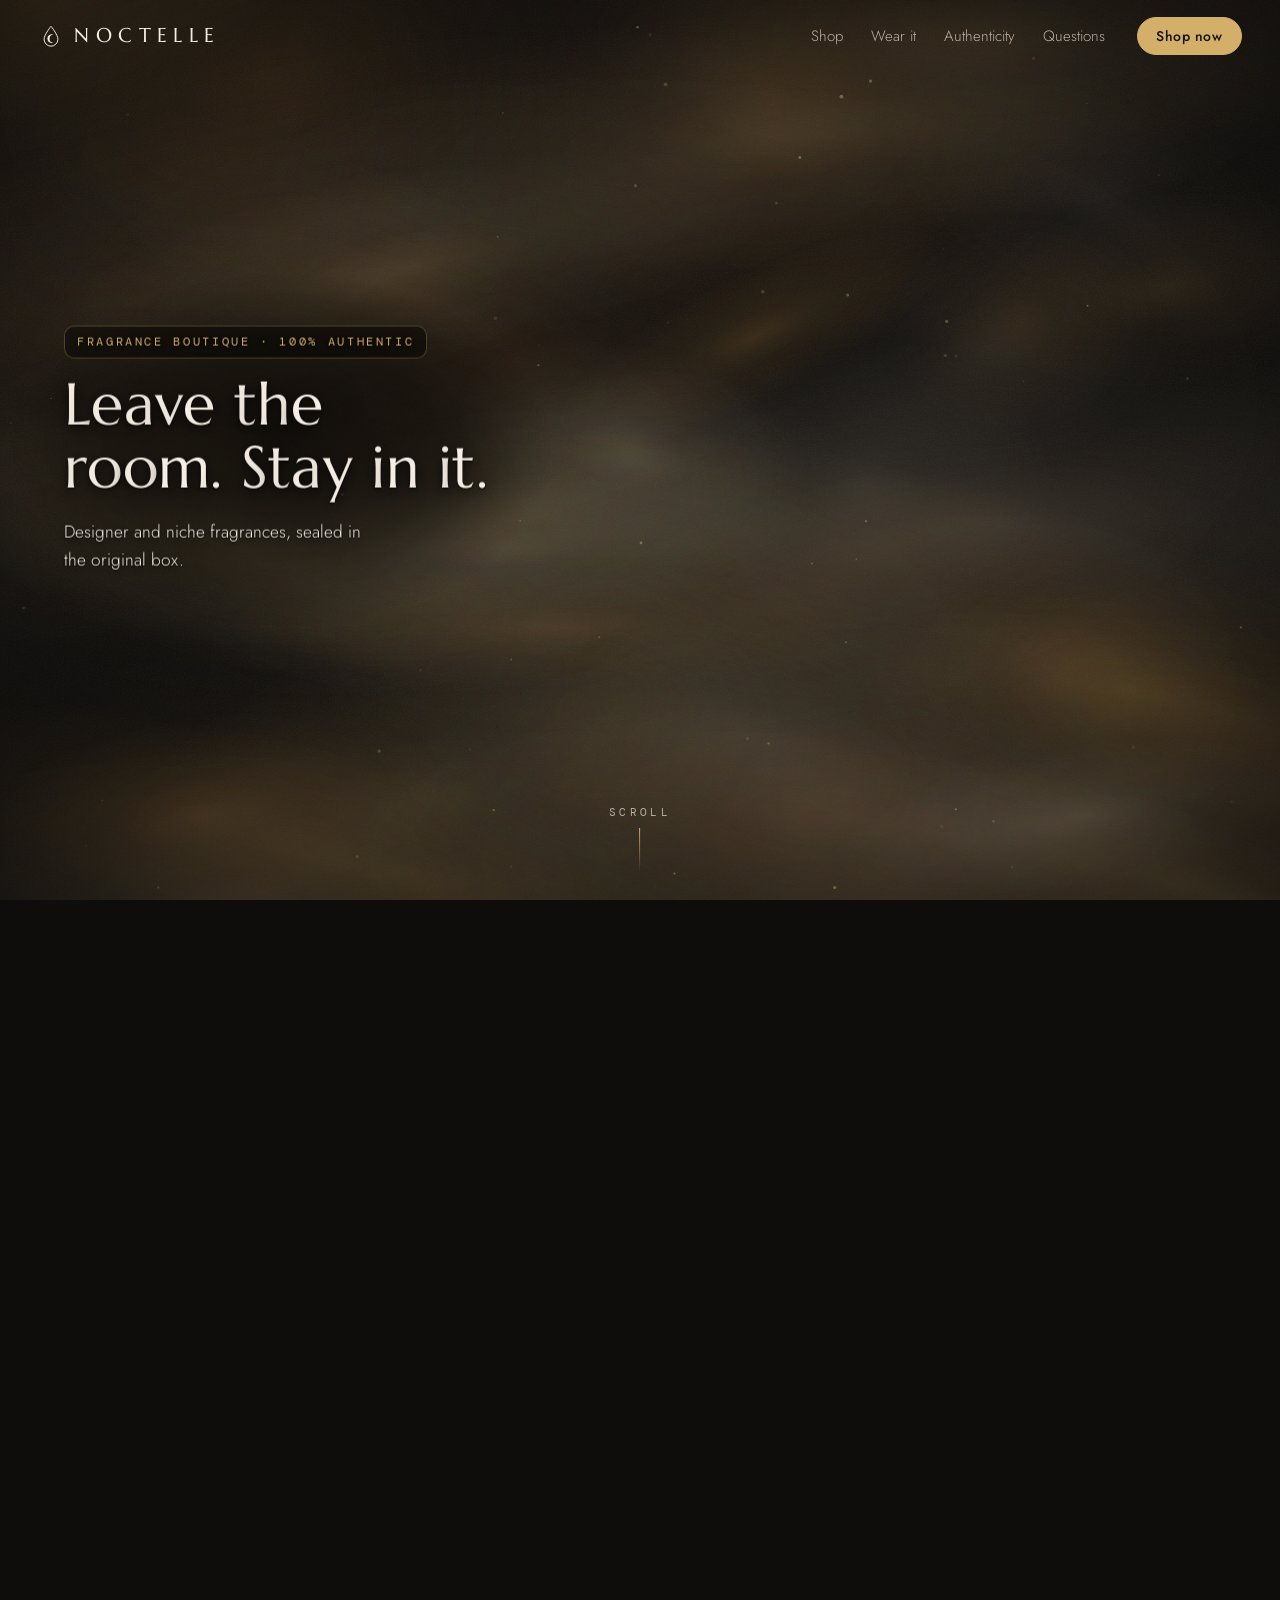
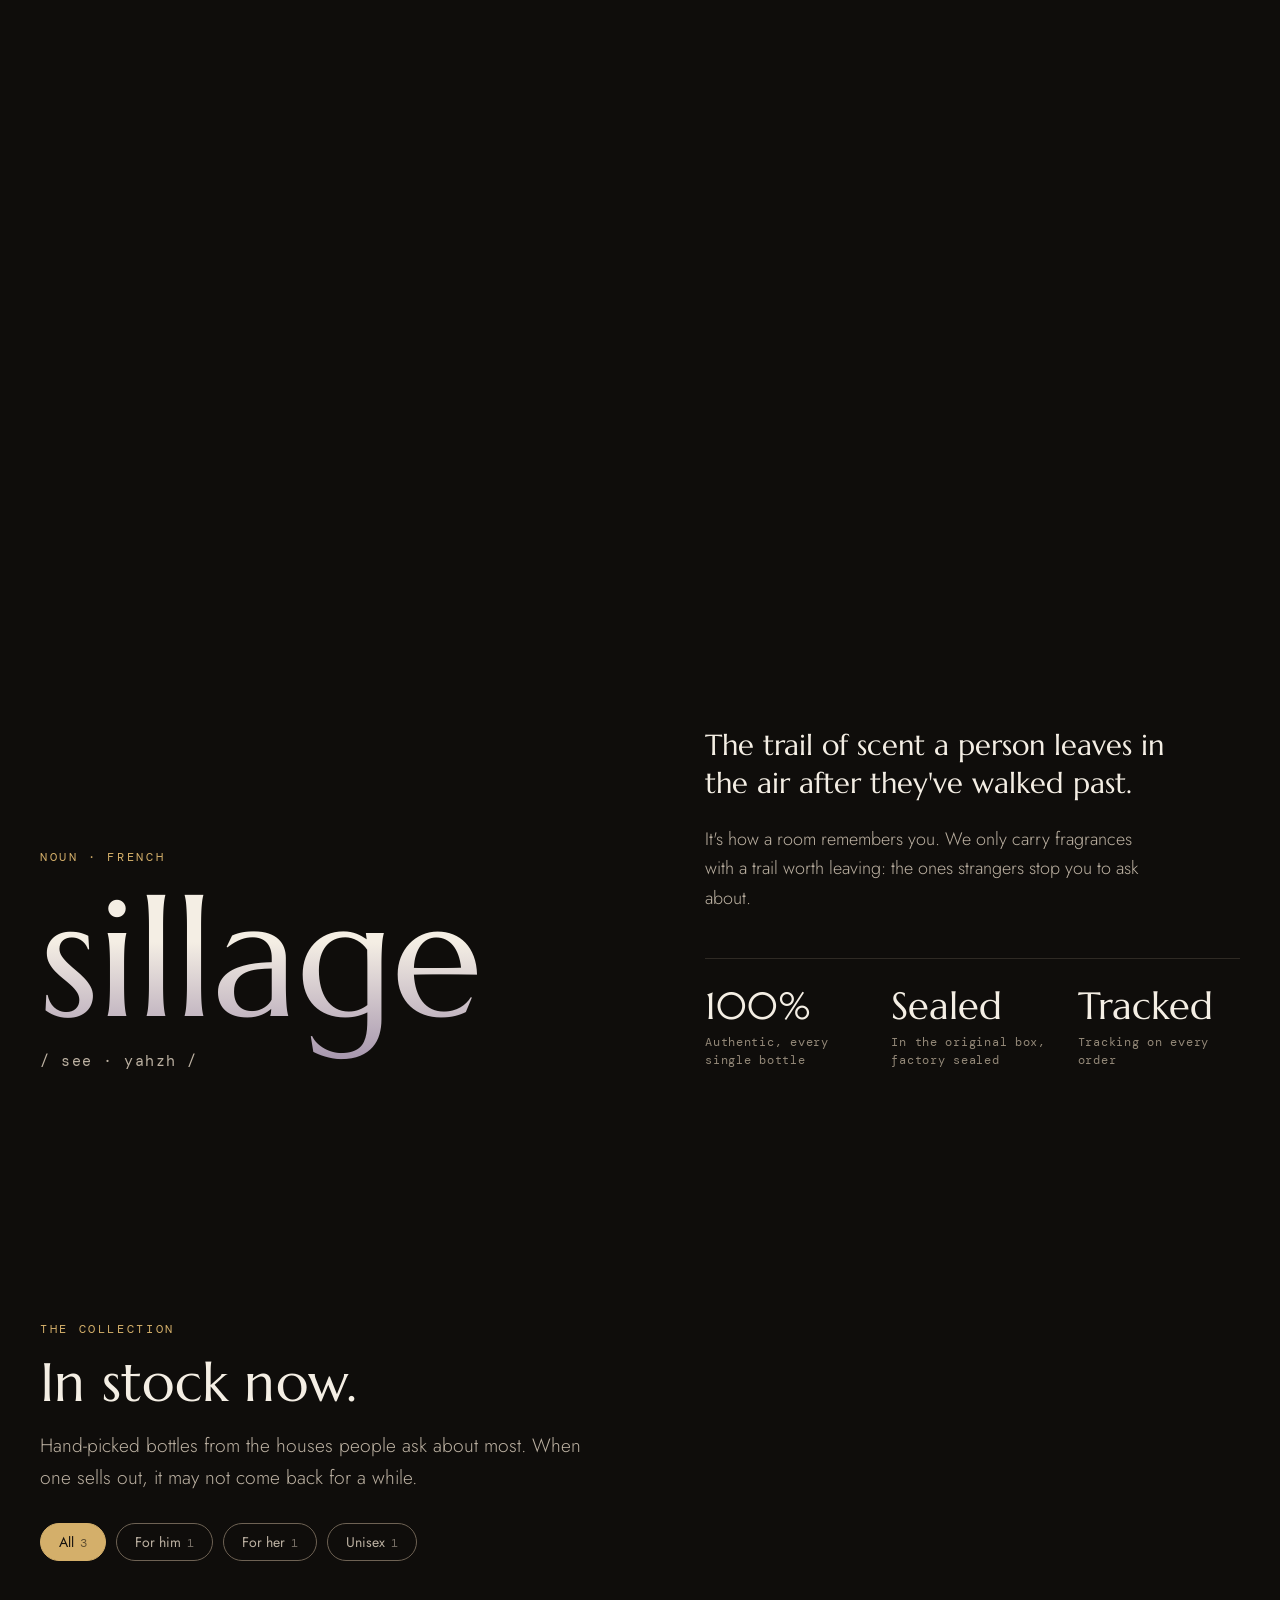
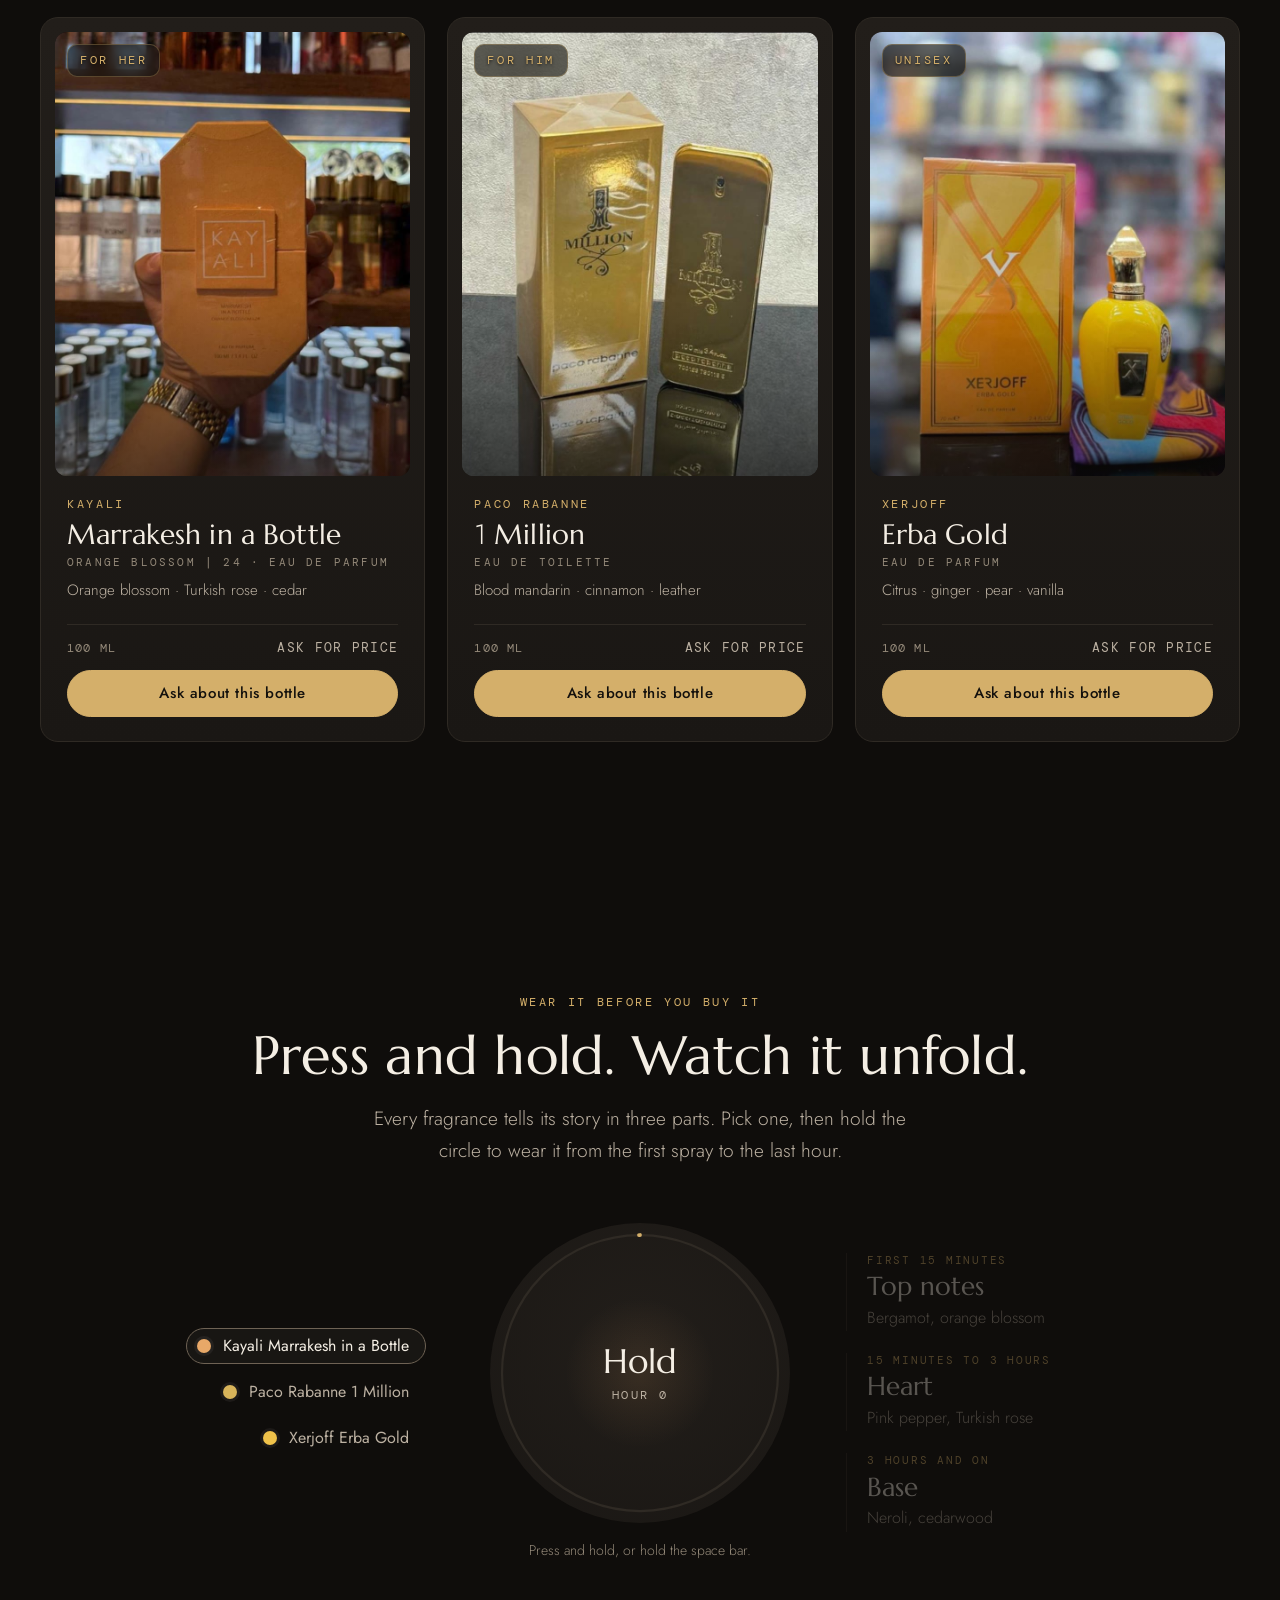
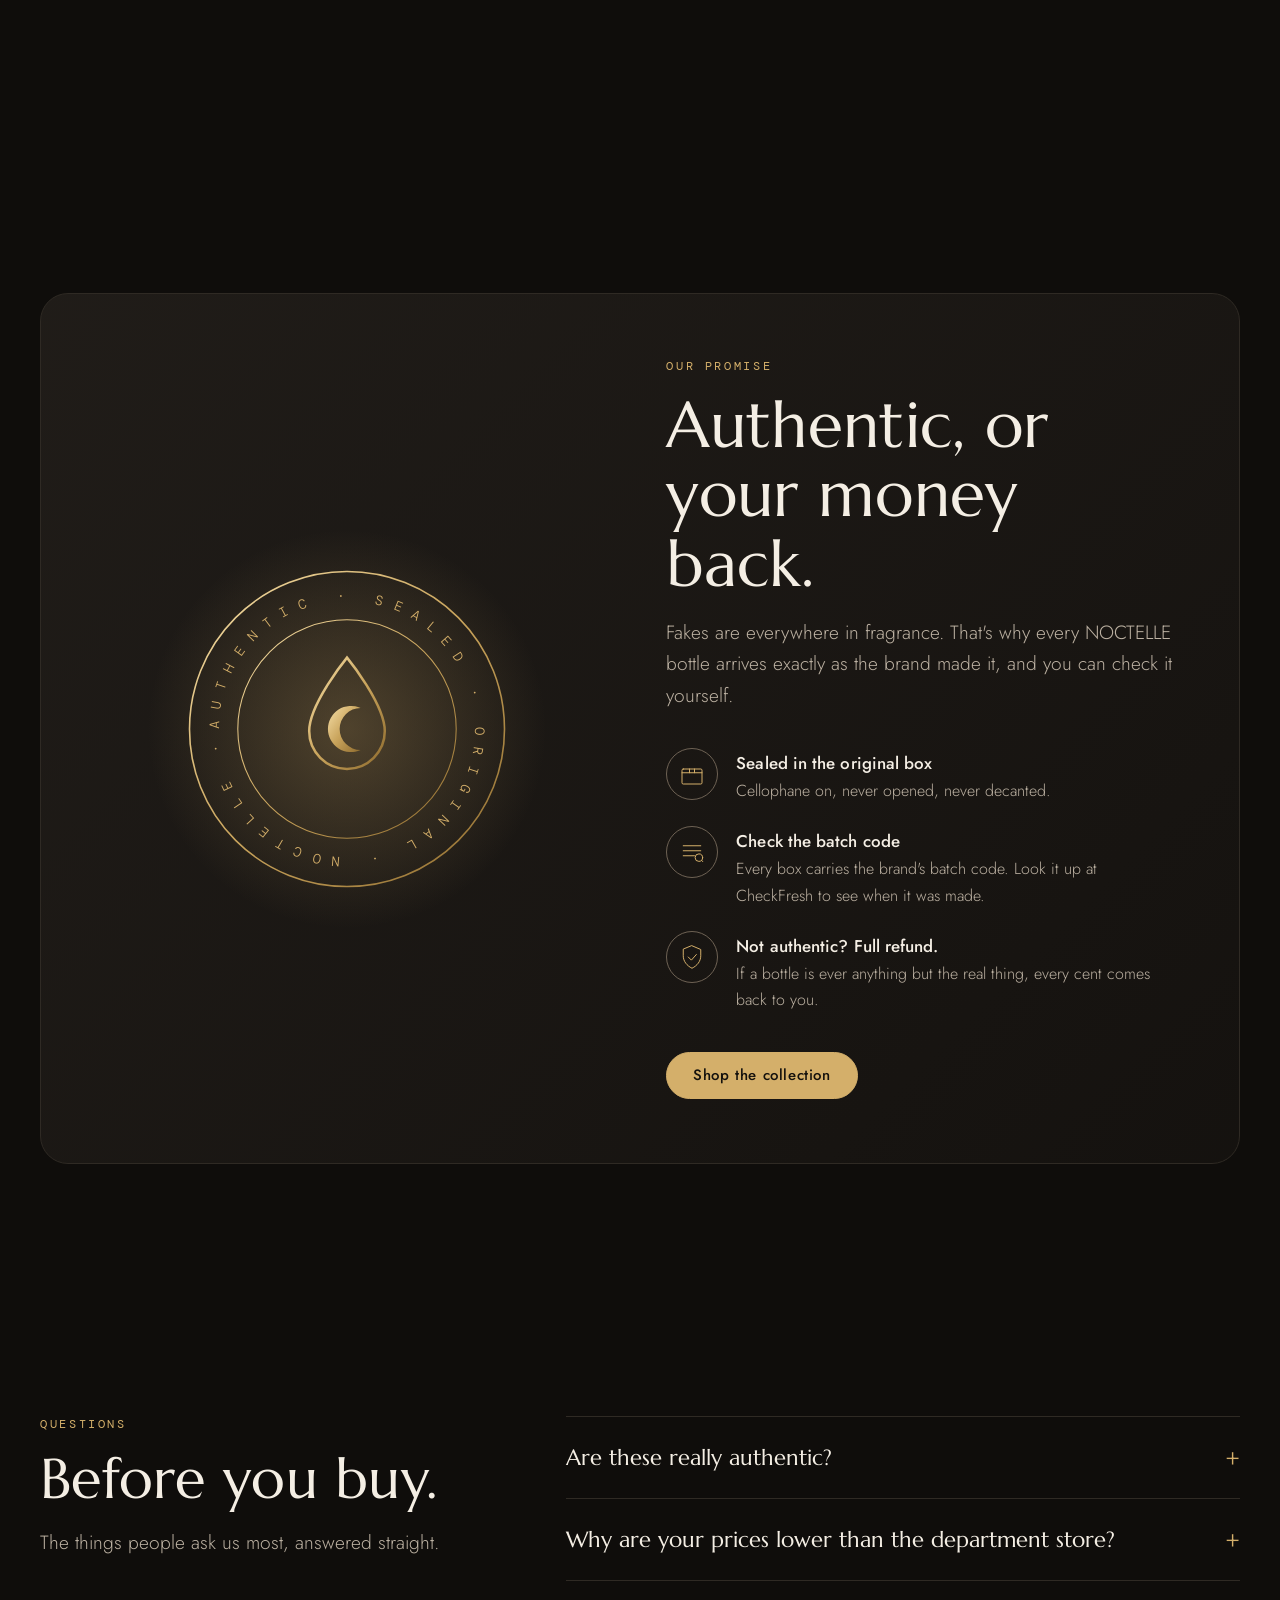
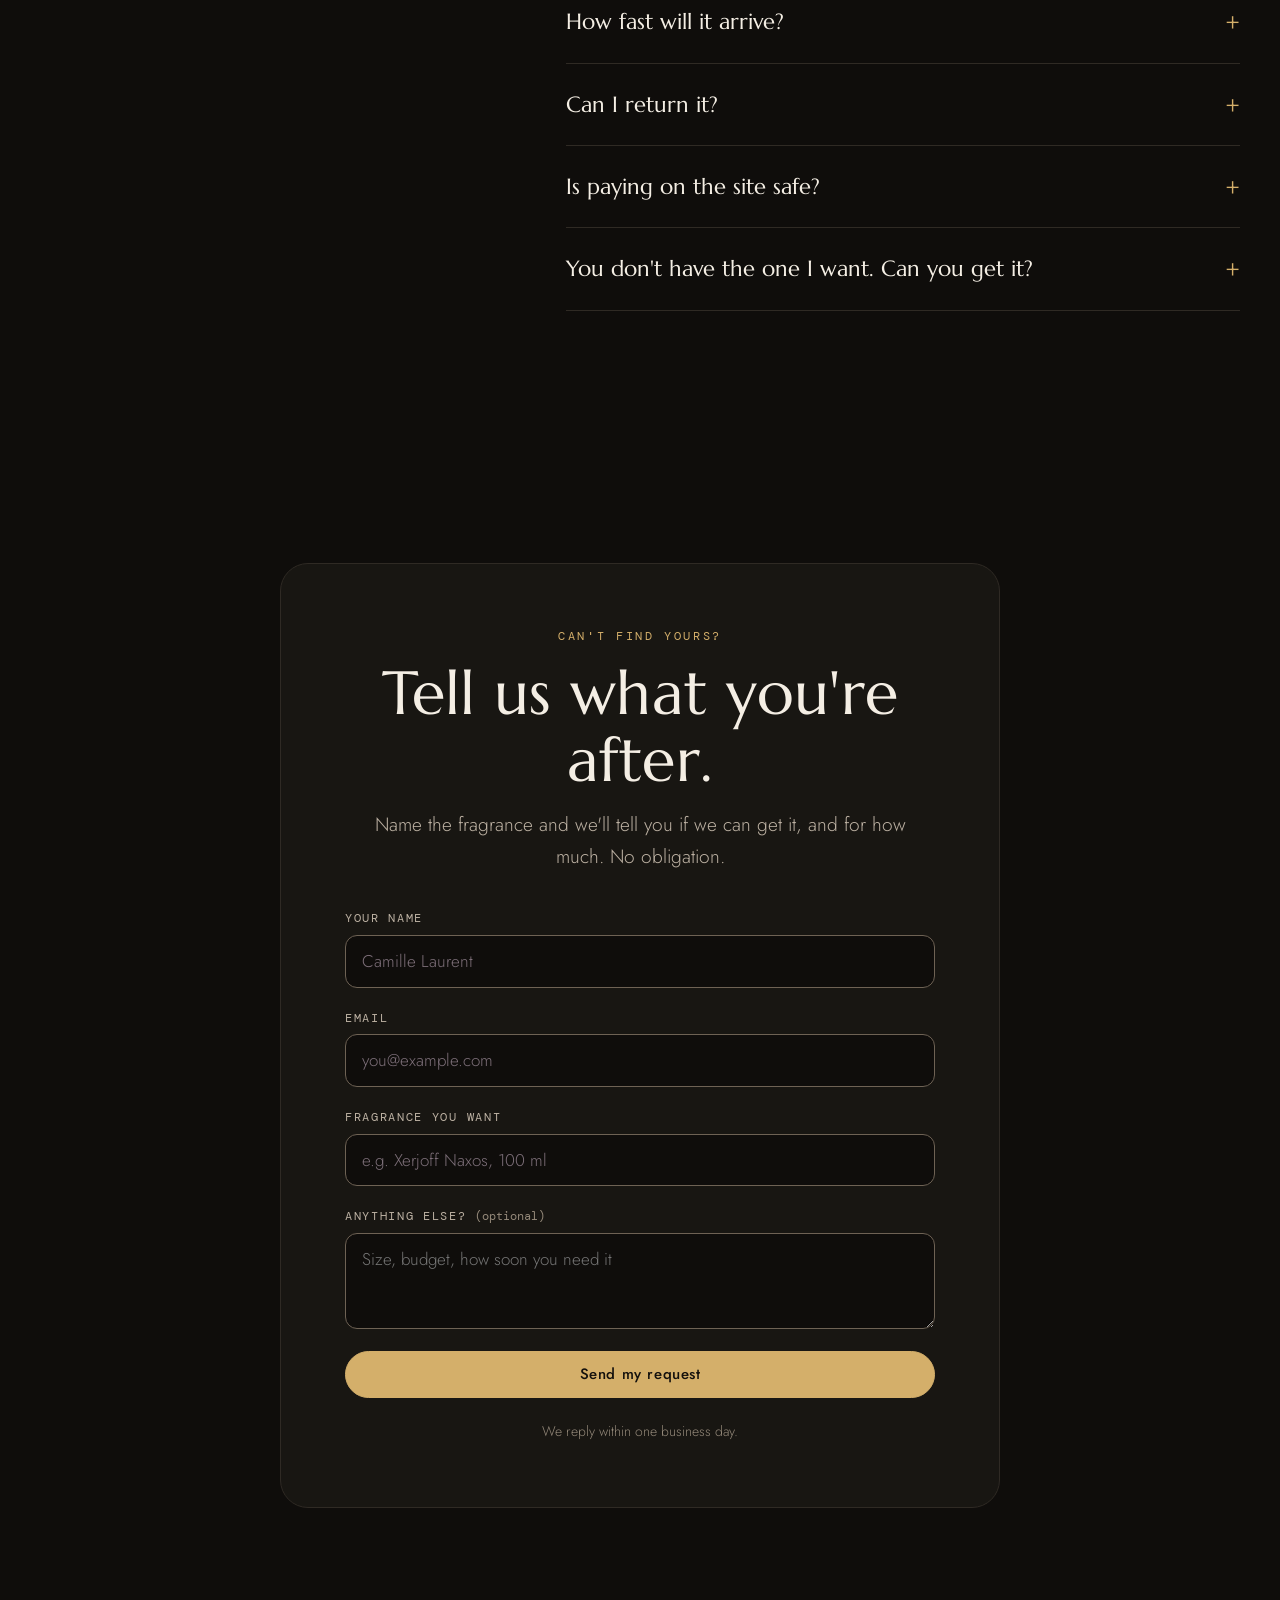
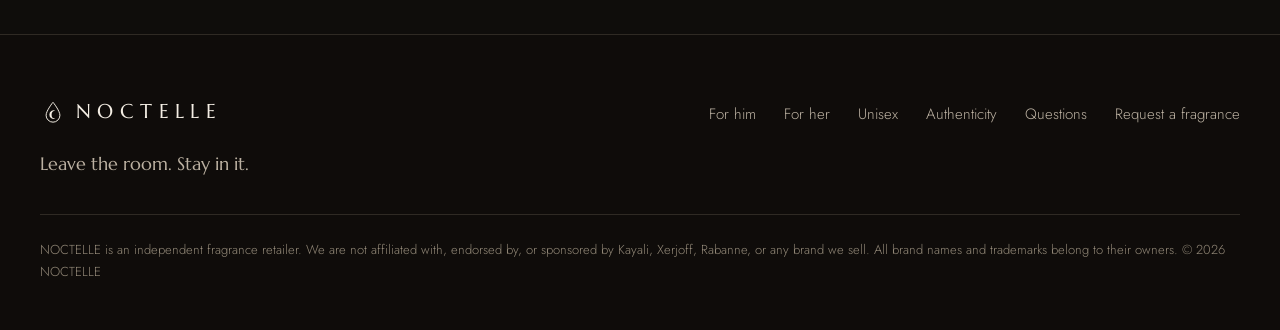
==== commit 4a9d96a0: "Black and gold palette, shop categories, Stripe checkout buttons, thank-you page Co-Authored-By: Cla" ====
--- a/index.html
+++ b/index.html
@@ -5,7 +5,7 @@
 <meta name="viewport" content="width=device-width, initial-scale=1">
 <title>NOCTELLE · Fragrance Boutique</title>
 <meta name="description" content="NOCTELLE is a fragrance boutique for authentic designer and niche perfume and cologne: Kayali, Xerjoff, Paco Rabanne and more. Sealed, original, shipped fast.">
-<meta name="theme-color" content="#140E13">
+<meta name="theme-color" content="#0F0D0B">
 <meta property="og:type" content="website">
 <meta property="og:title" content="NOCTELLE · Leave the room. Stay in it.">
 <meta property="og:description" content="Authentic designer and niche fragrances. Sealed in the original box.">
@@ -13,7 +13,7 @@
 <meta property="og:url" content="https://noctelle.onrender.com/">
 <meta property="og:image" content="https://noctelle.onrender.com/assets/og.jpg">
 <meta name="twitter:card" content="summary_large_image">
-<link rel="icon" type="image/svg+xml" href="data:image/svg+xml,%3Csvg xmlns='http://www.w3.org/2000/svg' viewBox='0 0 64 64'%3E%3Crect width='64' height='64' rx='14' fill='%23140E13'/%3E%3Cpath d='M32 10C32 10 16 30 16 40a16 16 0 0 0 32 0C48 30 32 10 32 10Z' fill='none' stroke='%23E2C27D' stroke-width='3'/%3E%3Cpath d='M38 30a10 10 0 1 0 0 18 8 8 0 1 1 0-18Z' fill='%23EFE7E2'/%3E%3C/svg%3E">
+<link rel="icon" type="image/svg+xml" href="data:image/svg+xml,%3Csvg xmlns='http://www.w3.org/2000/svg' viewBox='0 0 64 64'%3E%3Crect width='64' height='64' rx='14' fill='%230F0D0B'/%3E%3Cpath d='M32 10C32 10 16 30 16 40a16 16 0 0 0 32 0C48 30 32 10 32 10Z' fill='none' stroke='%23D4AF6A' stroke-width='3'/%3E%3Cpath d='M38 30a10 10 0 1 0 0 18 8 8 0 1 1 0-18Z' fill='%23F4EEE4'/%3E%3C/svg%3E">
 <link rel="preconnect" href="https://fonts.googleapis.com">
 <link rel="preconnect" href="https://fonts.gstatic.com" crossorigin>
 <link href="https://fonts.googleapis.com/css2?family=DM+Mono&family=Jost:wght@300;400;500&family=Marcellus&display=swap" rel="stylesheet">
@@ -46,7 +46,7 @@
   <div class="stage">
     <canvas class="smoke" aria-hidden="true"></canvas>
     <svg class="ribbon" aria-hidden="true"><defs>
-      <linearGradient id="ribbonGrad" x1="0" y1="0" x2="0" y2="1"><stop offset="0" stop-color="#FFF1D6" stop-opacity=".2"/><stop offset=".35" stop-color="#F0D49A" stop-opacity=".9"/><stop offset="1" stop-color="#E2C27D" stop-opacity=".45"/></linearGradient>
+      <linearGradient id="ribbonGrad" x1="0" y1="0" x2="0" y2="1"><stop offset="0" stop-color="#FFF1D6" stop-opacity=".2"/><stop offset=".35" stop-color="#F0D49A" stop-opacity=".9"/><stop offset="1" stop-color="#D4AF6A" stop-opacity=".45"/></linearGradient>
       <filter id="ribbonBlur" x="-20%" y="-20%" width="140%" height="140%"><feGaussianBlur stdDeviation="6"/></filter>
     </defs>
       <path class="r-glow" pathLength="1" d=""/>
@@ -95,7 +95,7 @@
 <!-- everything below rides the sillage trail -->
 <div class="journey">
   <svg class="trail" aria-hidden="true"><defs>
-    <linearGradient id="trailGrad" gradientUnits="userSpaceOnUse" x1="0" y1="0" x2="0" y2="1000"><stop offset="0" stop-color="#E2C27D" stop-opacity=".6"/><stop offset="1" stop-color="#EFE7E2" stop-opacity=".35"/></linearGradient>
+    <linearGradient id="trailGrad" gradientUnits="userSpaceOnUse" x1="0" y1="0" x2="0" y2="1000"><stop offset="0" stop-color="#D4AF6A" stop-opacity=".6"/><stop offset="1" stop-color="#F4EEE4" stop-opacity=".35"/></linearGradient>
   </defs><path class="t-glow" pathLength="1" d=""/><path class="t-line" pathLength="1" d=""/></svg>
 
   <!-- ============ SILLAGE ============ -->
@@ -125,7 +125,7 @@
         <p class="label">The collection</p>
         <h2 id="shop-h">In stock now.</h2>
         <p class="lede">Hand-picked bottles from the houses people ask about most. When one sells out, it may not come back for a while.</p>
-        <div class="filters" role="group" aria-label="Filter the collection" hidden></div>
+        <div class="filters" role="group" aria-label="Shop by category"></div>
       </header>
       <ul class="cards" id="cards"></ul>
     </div>
@@ -168,7 +168,7 @@
       <div class="disc-art" aria-hidden="true">
         <svg viewBox="0 0 400 400">
           <defs>
-            <radialGradient id="sealGlow" cx=".5" cy=".5" r=".5"><stop offset="0" stop-color="#E2C27D" stop-opacity=".28"/><stop offset="1" stop-color="#E2C27D" stop-opacity="0"/></radialGradient>
+            <radialGradient id="sealGlow" cx=".5" cy=".5" r=".5"><stop offset="0" stop-color="#D4AF6A" stop-opacity=".28"/><stop offset="1" stop-color="#D4AF6A" stop-opacity="0"/></radialGradient>
             <linearGradient id="sealGold" x1="0" y1="0" x2="1" y2="1"><stop offset="0" stop-color="#F6DFA8"/><stop offset=".5" stop-color="#C9A45C"/><stop offset="1" stop-color="#8E6B2E"/></linearGradient>
             <path id="sealText" d="M200 200m-122 0a122 122 0 1 1 244 0a122 122 0 1 1-244 0"/>
           </defs>
@@ -176,7 +176,7 @@
           <g class="seal-spin">
             <circle cx="200" cy="200" r="150" fill="none" stroke="url(#sealGold)" stroke-width="1.5"/>
             <circle cx="200" cy="200" r="104" fill="none" stroke="url(#sealGold)" stroke-width="1"/>
-            <text font-family="DM Mono, monospace" font-size="13" fill="#E2C27D"><textPath href="#sealText" textLength="752" lengthAdjust="spacing">AUTHENTIC · SEALED · ORIGINAL · NOCTELLE · </textPath></text>
+            <text font-family="DM Mono, monospace" font-size="13" fill="#D4AF6A"><textPath href="#sealText" textLength="752" lengthAdjust="spacing">AUTHENTIC · SEALED · ORIGINAL · NOCTELLE · </textPath></text>
           </g>
           <path d="M200 132C200 132 164 176 164 202a36 36 0 0 0 72 0C236 176 200 132 200 132Z" fill="none" stroke="url(#sealGold)" stroke-width="2.4"/>
           <path d="M213 180a22 22 0 1 0 0 40 18 18 0 1 1 0-40Z" fill="url(#sealGold)"/>
@@ -209,7 +209,7 @@
         <details><summary>Why are your prices lower than the department store?</summary><p>We buy in bulk from wholesale distributors and don't pay for a shop on a high street. The savings go into the price, not the bottle.</p></details>
         <details><summary>How fast will it arrive?</summary><p>Orders ship within 1 to 2 business days with tracking. Perfume ships by ground, so most orders arrive in 3 to 7 days.</p></details>
         <details><summary>Can I return it?</summary><p>Unopened bottles in their sealed box can be returned within 14 days. Opened bottles can't be resold, so we can't take those back unless something is wrong with them.</p></details>
-        <details><summary>Is paying on the site safe?</summary><p>Checkout runs through Stripe, the same payment system used by Amazon and Shopify stores. We never see or store your card number.</p></details>
+        <details><summary>Is paying on the site safe?</summary><p>Checkout runs on Stripe, the payment system behind millions of online stores. You can pay by card, Apple Pay or Google Pay, and we never see or store your card number.</p></details>
         <details><summary>You don't have the one I want. Can you get it?</summary><p>Often, yes. Tell us what you're after in the form below and we'll let you know if we can source it and for how much.</p></details>
       </div>
     </div>
@@ -249,7 +249,9 @@
       <p class="foot-line">Leave the room. Stay in it.</p>
     </div>
     <ul class="foot-links">
-      <li><a href="#shop">Shop</a></li>
+      <li><a href="#for-him">For him</a></li>
+      <li><a href="#for-her">For her</a></li>
+      <li><a href="#unisex">Unisex</a></li>
       <li><a href="#authentic">Authenticity</a></li>
       <li><a href="#faq">Questions</a></li>
       <li><a href="#request">Request a fragrance</a></li>
--- a/assets/style.css
+++ b/assets/style.css
@@ -1,23 +1,23 @@
-/* NOCTELLE · smoked plum and champagne gold */
+/* NOCTELLE · warm black and rich gold */
 :root{
-  --canvas:#140E13;
-  --panel:#1F161D;
-  --panel-2:#2A1F28;
-  --line:#3A2D37;
-  --line-strong:#7A6775;
-  --accent:#E2C27D;
-  --accent-hover:#EDD39C;
-  --accent-muted:rgba(226,194,125,.16);
-  --on-accent:#1A1119;
-  --text-primary:#EFE7E2;
-  --text-secondary:#B7A9B2;
-  --text-dim:#968893;
+  --canvas:#0F0D0B;
+  --panel:#1A1714;
+  --panel-2:#221E1A;
+  --line:#2F2A24;
+  --line-strong:#6E6254;
+  --accent:#D4AF6A;
+  --accent-hover:#E4C489;
+  --accent-muted:rgba(212,175,106,.16);
+  --on-accent:#14110D;
+  --text-primary:#F4EEE4;
+  --text-secondary:#BCB1A2;
+  --text-dim:#948979;
   --ease-out:cubic-bezier(.16,1,.3,1);
   --ease-soft:cubic-bezier(.45,.05,.2,1);
   --f-display:'Marcellus',Georgia,serif;
   --f-body:'Jost',system-ui,sans-serif;
   --f-mono:'DM Mono',ui-monospace,monospace;
-  --tshadow:0 1px 2px rgba(10,6,10,.95),0 3px 12px rgba(10,6,10,.78),0 10px 44px rgba(10,6,10,.8);
+  --tshadow:0 1px 2px rgba(8,6,4,.95),0 3px 12px rgba(8,6,4,.78),0 10px 44px rgba(8,6,4,.8);
   --nav-h:72px;
 }
 *,*::before,*::after{box-sizing:border-box}
@@ -40,8 +40,8 @@
 /* ---------- environment ---------- */
 .env{position:fixed;inset:0;z-index:-1;pointer-events:none;overflow:hidden}
 .glow{position:absolute;border-radius:50%;filter:blur(90px);opacity:.55;will-change:transform}
-.g1{width:70vmax;height:70vmax;left:-20vmax;top:-25vmax;background:radial-gradient(circle,#3A2135 0%,transparent 65%);animation:drift1 80s var(--ease-soft) -20s infinite alternate}
-.g2{width:60vmax;height:60vmax;right:-22vmax;bottom:-25vmax;background:radial-gradient(circle,#3A2A22 0%,transparent 65%);animation:drift2 96s var(--ease-soft) -35s infinite alternate}
+.g1{width:70vmax;height:70vmax;left:-20vmax;top:-25vmax;background:radial-gradient(circle,#2B2114 0%,transparent 65%);animation:drift1 80s var(--ease-soft) -20s infinite alternate}
+.g2{width:60vmax;height:60vmax;right:-22vmax;bottom:-25vmax;background:radial-gradient(circle,#231C12 0%,transparent 65%);animation:drift2 96s var(--ease-soft) -35s infinite alternate}
 @keyframes drift1{to{transform:translate(18vmax,22vmax) scale(1.15)}}
 @keyframes drift2{to{transform:translate(-20vmax,-16vmax) scale(1.1)}}
 .grain{position:absolute;inset:-50%;opacity:.07;background-image:url("data:image/svg+xml,%3Csvg xmlns='http://www.w3.org/2000/svg' width='200' height='200'%3E%3Cfilter id='n'%3E%3CfeTurbulence type='fractalNoise' baseFrequency='.85' numOctaves='3' stitchTiles='stitch'/%3E%3C/filter%3E%3Crect width='100%25' height='100%25' filter='url(%23n)'/%3E%3C/svg%3E")}
@@ -49,7 +49,7 @@
 
 /* ---------- nav ---------- */
 .nav{position:fixed;top:0;left:0;right:0;z-index:50;height:var(--nav-h);display:flex;align-items:center;gap:32px;padding:0 clamp(16px,3vw,40px);transition:background .5s var(--ease-out),border-color .5s var(--ease-out);border-bottom:1px solid transparent}
-.nav.solid{background:rgba(20,14,19,.82);backdrop-filter:blur(14px);-webkit-backdrop-filter:blur(14px);border-color:var(--line)}
+.nav.solid{background:rgba(15,13,11,.84);backdrop-filter:blur(14px);-webkit-backdrop-filter:blur(14px);border-color:var(--line)}
 .brand{display:inline-flex;align-items:center;gap:10px;text-decoration:none;font:400 20px/1 var(--f-display);letter-spacing:.32em}
 .mark{width:26px;height:26px;color:var(--text-primary)}
 .links{display:flex;gap:28px;list-style:none;margin:0 0 0 auto;padding:0}
@@ -58,10 +58,10 @@
 
 /* ---------- buttons ---------- */
 .btn{display:inline-flex;align-items:center;justify-content:center;gap:10px;padding:15px 26px;border-radius:999px;background:var(--accent);color:var(--on-accent);font:500 15px/1 var(--f-body);letter-spacing:.04em;text-decoration:none;border:1px solid var(--accent);cursor:pointer;text-shadow:none;transition:background .35s var(--ease-out),transform .35s var(--ease-out),box-shadow .35s var(--ease-out)}
-.btn:hover{background:var(--accent-hover);transform:translateY(-2px);box-shadow:0 10px 30px -10px rgba(226,194,125,.55)}
+.btn:hover{background:var(--accent-hover);transform:translateY(-2px);box-shadow:0 10px 30px -10px rgba(212,175,106,.55)}
 .btn-sm{padding:11px 18px;font-size:14px}
 .btn-ghost{background:transparent;color:var(--text-primary);border-color:var(--line-strong)}
-.btn-ghost:hover{background:rgba(239,231,226,.06);border-color:var(--text-primary);box-shadow:none}
+.btn-ghost:hover{background:rgba(244,238,228,.06);border-color:var(--text-primary);box-shadow:none}
 .btn-wide{width:100%}
 @media (pointer:coarse){.btn,.chip-btn{min-height:44px}}
 
@@ -71,14 +71,14 @@
 .smoke,.ribbon{position:absolute;inset:0;width:100%;height:100%;pointer-events:none}
 .ribbon path{fill:none;stroke-linecap:round;stroke-dasharray:1 1;stroke-dashoffset:1}
 .ribbon .r-line{stroke:url(#ribbonGrad);stroke-width:1.6}
-.ribbon .r-glow{stroke:#E2C27D;stroke-opacity:.45;stroke-width:7;filter:url(#ribbonBlur)}
+.ribbon .r-glow{stroke:#D4AF6A;stroke-opacity:.45;stroke-width:7;filter:url(#ribbonBlur)}
 .hero-video{position:absolute;inset:0;width:100%;height:100%;object-fit:cover;opacity:0;transition:opacity 1s var(--ease-out);will-change:transform;transform:translateZ(0)}
 .hero.has-video .hero-video{opacity:1}
 .hero.has-video .ribbon,.hero.has-video .smoke{opacity:0;transition:opacity 1s var(--ease-out)}
-.scrim{position:absolute;inset:0;pointer-events:none;background:radial-gradient(ellipse 120% 90% at 50% 45%,rgba(14,8,13,0) 40%,rgba(14,8,13,.7) 100%)}
+.scrim{position:absolute;inset:0;pointer-events:none;background:radial-gradient(ellipse 120% 90% at 50% 45%,rgba(12,10,8,0) 40%,rgba(12,10,8,.72) 100%)}
 
 .band{position:absolute;opacity:0;text-shadow:var(--tshadow);will-change:opacity}
-.band::before{content:"";position:absolute;inset:-30% -18%;z-index:-1;pointer-events:none;opacity:calc(.25 + .75*var(--k,1));background:radial-gradient(ellipse 60% 58% at 50% 50%,rgba(14,8,13,.66) 0%,rgba(14,8,13,.42) 46%,rgba(14,8,13,0) 76%)}
+.band::before{content:"";position:absolute;inset:-30% -18%;z-index:-1;pointer-events:none;opacity:calc(.25 + .75*var(--k,1));background:radial-gradient(ellipse 60% 58% at 50% 50%,rgba(12,10,8,.66) 0%,rgba(12,10,8,.42) 46%,rgba(12,10,8,0) 76%)}
 .band h1,.band h2{font-size:clamp(40px,4.6vw,76px);margin:14px 0 18px}
 .band h1{max-width:9ch}
 .band .sub{font-size:clamp(17px,1.35vw,21px);color:var(--text-primary);max-width:30ch;opacity:clamp(0,calc((var(--k,0) - .45)*2.4),1);transform:translateY(calc((1 - clamp(0,calc((var(--k,0) - .45)*2.4),1))*10px))}
@@ -95,7 +95,7 @@
 .settle .cta-row{opacity:var(--kb,0);transform:translateY(calc((1 - var(--kb,0))*14px))}
 .settle{--ks:clamp(0,calc((var(--k,0) - .5)*3.2),1);--kb:clamp(0,calc((var(--k,0) - .7)*4),1)}
 .cta-row{display:flex;gap:14px;justify-content:center;flex-wrap:wrap}
-.chip{display:inline-block;padding:7px 12px;background:rgba(14,8,13,.55);border:1px solid rgba(122,103,117,.35);border-radius:10px;backdrop-filter:blur(10px);-webkit-backdrop-filter:blur(10px);text-shadow:0 1px 3px rgba(10,6,10,.85)}
+.chip{display:inline-block;padding:7px 12px;background:rgba(12,10,8,.6);border:1px solid rgba(212,175,106,.3);border-radius:10px;backdrop-filter:blur(10px);-webkit-backdrop-filter:blur(10px);text-shadow:0 1px 3px rgba(8,6,4,.85)}
 
 /* split text */
 .split .vis{display:inline}
@@ -137,7 +137,7 @@
 .trail{position:absolute;left:0;top:0;width:100%;height:100%;pointer-events:none;z-index:0;overflow:visible}
 .trail path{fill:none;stroke-linecap:round;stroke-dasharray:1 1;stroke-dashoffset:1}
 .trail .t-line{stroke:url(#trailGrad);stroke-width:1.3}
-.trail .t-glow{stroke:#E2C27D;stroke-opacity:.14;stroke-width:8}
+.trail .t-glow{stroke:#D4AF6A;stroke-opacity:.14;stroke-width:8}
 .sec{position:relative;z-index:1;padding:clamp(96px,14vh,160px) 0}
 
 /* reveal choreography */
@@ -163,14 +163,18 @@
 .filters{display:flex;gap:10px;margin-top:30px;flex-wrap:wrap}
 .chip-btn{font:400 14px/1 var(--f-body);color:var(--text-secondary);background:transparent;border:1px solid var(--line-strong);border-radius:999px;padding:11px 18px;cursor:pointer;transition:all .35s var(--ease-out)}
 .chip-btn:hover{color:var(--text-primary);border-color:var(--text-primary)}
-.chip-btn[aria-pressed="true"]{background:var(--text-primary);color:var(--canvas);border-color:var(--text-primary)}
+.chip-btn[aria-pressed="true"]{background:var(--accent);color:var(--on-accent);border-color:var(--accent)}
+.chip-btn .count{opacity:.6;margin-left:6px;font-family:var(--f-mono);font-size:12px}
+.empty{grid-column:1 / -1;text-align:center;padding:48px 16px;border:1px dashed var(--line-strong);border-radius:18px;color:var(--text-secondary)}
+.empty a{color:var(--accent)}
+.card .secure{margin-top:10px;text-align:center;font:400 11px/1.4 var(--f-mono);letter-spacing:.12em;text-transform:uppercase;color:var(--text-dim)}
 .cards{list-style:none;margin:0;padding:0;display:grid;grid-template-columns:repeat(3,1fr);gap:22px}
 .card{position:relative;display:flex;flex-direction:column;background:linear-gradient(180deg,var(--panel-2),var(--panel));border:1px solid var(--line);border-radius:18px;padding:14px 14px 24px;overflow:hidden;transition:transform .6s var(--ease-out),border-color .6s var(--ease-out),opacity .5s var(--ease-out)}
 .card:hover{transform:translateY(-6px);border-color:var(--line-strong)}
 .card .photo{position:relative;aspect-ratio:4/5;border-radius:12px;overflow:hidden;margin-bottom:22px;background:var(--canvas)}
 .card .photo img{width:100%;height:100%;object-fit:cover;transition:transform 1.2s var(--ease-out)}
 .card:hover .photo img{transform:scale(1.04)}
-.card .photo::after{content:"";position:absolute;inset:0;background:linear-gradient(180deg,transparent 60%,rgba(20,14,19,.55));pointer-events:none}
+.card .photo::after{content:"";position:absolute;inset:0;background:linear-gradient(180deg,transparent 60%,rgba(15,13,11,.55));pointer-events:none}
 .card .tag{position:absolute;left:12px;top:12px;z-index:1}
 .card .body{padding:0 12px;display:flex;flex-direction:column;flex:1}
 .card .brandname{font:400 12px/1 var(--f-mono);letter-spacing:.22em;text-transform:uppercase;color:var(--accent)}
@@ -197,16 +201,16 @@
 .wear-grid{display:grid;grid-template-columns:1fr auto 1fr;gap:clamp(28px,5vw,72px);align-items:center}
 .picker{display:flex;flex-direction:column;gap:10px;align-items:flex-end}
 .pick{display:flex;align-items:center;gap:12px;background:none;border:1px solid transparent;border-radius:999px;padding:9px 16px 9px 10px;color:var(--text-secondary);font:400 16px/1 var(--f-body);cursor:pointer;transition:all .35s var(--ease-out)}
-.pick i{width:14px;height:14px;border-radius:50%;background:var(--tint);box-shadow:0 0 0 3px rgba(239,231,226,.06)}
+.pick i{width:14px;height:14px;border-radius:50%;background:var(--tint);box-shadow:0 0 0 3px rgba(244,238,228,.06)}
 .pick:hover{color:var(--text-primary)}
-.pick[aria-checked="true"]{color:var(--text-primary);border-color:var(--line-strong);background:rgba(239,231,226,.04)}
+.pick[aria-checked="true"]{color:var(--text-primary);border-color:var(--line-strong);background:rgba(244,238,228,.04)}
 .holder{text-align:center}
 .hold{position:relative;width:clamp(220px,24vw,300px);aspect-ratio:1;border-radius:50%;border:none;background:radial-gradient(circle at 50% 40%,var(--panel-2),var(--panel));color:var(--text-primary);cursor:pointer;touch-action:none;-webkit-user-select:none;user-select:none;-webkit-touch-callout:none;transition:transform .5s var(--ease-out)}
 .hold:active{transform:scale(.98)}
 .hold svg{position:absolute;inset:0;width:100%;height:100%;transform:rotate(-90deg)}
 .h-track{fill:none;stroke:var(--line);stroke-width:1.5}
 .h-prog{fill:none;stroke:var(--accent);stroke-width:2.5;stroke-linecap:round;stroke-dasharray:1 1;stroke-dashoffset:calc(1 - var(--hp,0))}
-.h-glow{position:absolute;inset:14%;border-radius:50%;background:radial-gradient(circle,var(--tint,#CDB8E8) 0%,transparent 70%);opacity:calc(.12 + .6*var(--hp,0));transform:scale(calc(.7 + .35*var(--hp,0)))}
+.h-glow{position:absolute;inset:14%;border-radius:50%;background:radial-gradient(circle,var(--tint,#D4AF6A) 0%,transparent 70%);opacity:calc(.12 + .6*var(--hp,0));transform:scale(calc(.7 + .35*var(--hp,0)))}
 .h-label{position:relative;display:flex;flex-direction:column;gap:10px;align-items:center}
 .h-verb{font:400 34px/1 var(--f-display)}
 .h-hour{font:400 12px/1 var(--f-mono);letter-spacing:.2em;text-transform:uppercase;color:var(--text-secondary)}
@@ -221,7 +225,7 @@
 .wear-done.on{opacity:1;transform:none}
 
 /* ---------- discovery ---------- */
-.disc-panel{display:grid;grid-template-columns:1fr 1.05fr;gap:clamp(40px,6vw,90px);align-items:center;background:linear-gradient(135deg,rgba(42,31,40,.92),rgba(31,22,29,.92));border:1px solid var(--line);border-radius:28px;padding:clamp(32px,5vw,72px)}
+.disc-panel{display:grid;grid-template-columns:1fr 1.05fr;gap:clamp(40px,6vw,90px);align-items:center;background:linear-gradient(135deg,rgba(34,30,26,.94),rgba(22,19,16,.94));border:1px solid var(--line);border-radius:28px;padding:clamp(32px,5vw,72px)}
 .disc-art svg{width:100%;height:auto}
 .disc-copy h2{font-size:clamp(44px,5vw,78px);margin:16px 0 18px}
 .steps{list-style:none;margin:36px 0 38px;padding:0;display:grid;gap:22px}
@@ -258,7 +262,7 @@
 @keyframes ansIn{from{opacity:0;transform:translateY(-6px)}}
 
 /* ---------- order ---------- */
-.order-card{max-width:720px;margin:0 auto;background:rgba(31,22,29,.9);border:1px solid var(--line);border-radius:28px;padding:clamp(28px,5vw,64px);text-align:center}
+.order-card{max-width:720px;margin:0 auto;background:rgba(26,23,20,.92);border:1px solid var(--line);border-radius:28px;padding:clamp(28px,5vw,64px);text-align:center}
 .order-card h2{font-size:clamp(42px,4.8vw,72px);margin:16px 0 16px}
 .order-card .lede{margin:0 auto 38px}
 form{text-align:left;display:grid;gap:22px}
@@ -292,7 +296,7 @@
 .success .note{margin-top:14px;font:400 12px/1.5 var(--f-mono);color:var(--text-dim)}
 
 /* ---------- footer ---------- */
-.foot{position:relative;z-index:1;border-top:1px solid var(--line);padding:64px 0 48px;background:rgba(20,14,19,.7)}
+.foot{position:relative;z-index:1;border-top:1px solid var(--line);padding:64px 0 48px;background:rgba(15,13,11,.8)}
 .foot-grid{display:grid;grid-template-columns:1fr auto;gap:36px 60px;align-items:start}
 .foot-line{margin-top:14px;color:var(--text-secondary);font-family:var(--f-display);font-size:18px}
 .foot-links{list-style:none;margin:0;padding:0;display:flex;gap:28px;flex-wrap:wrap}
